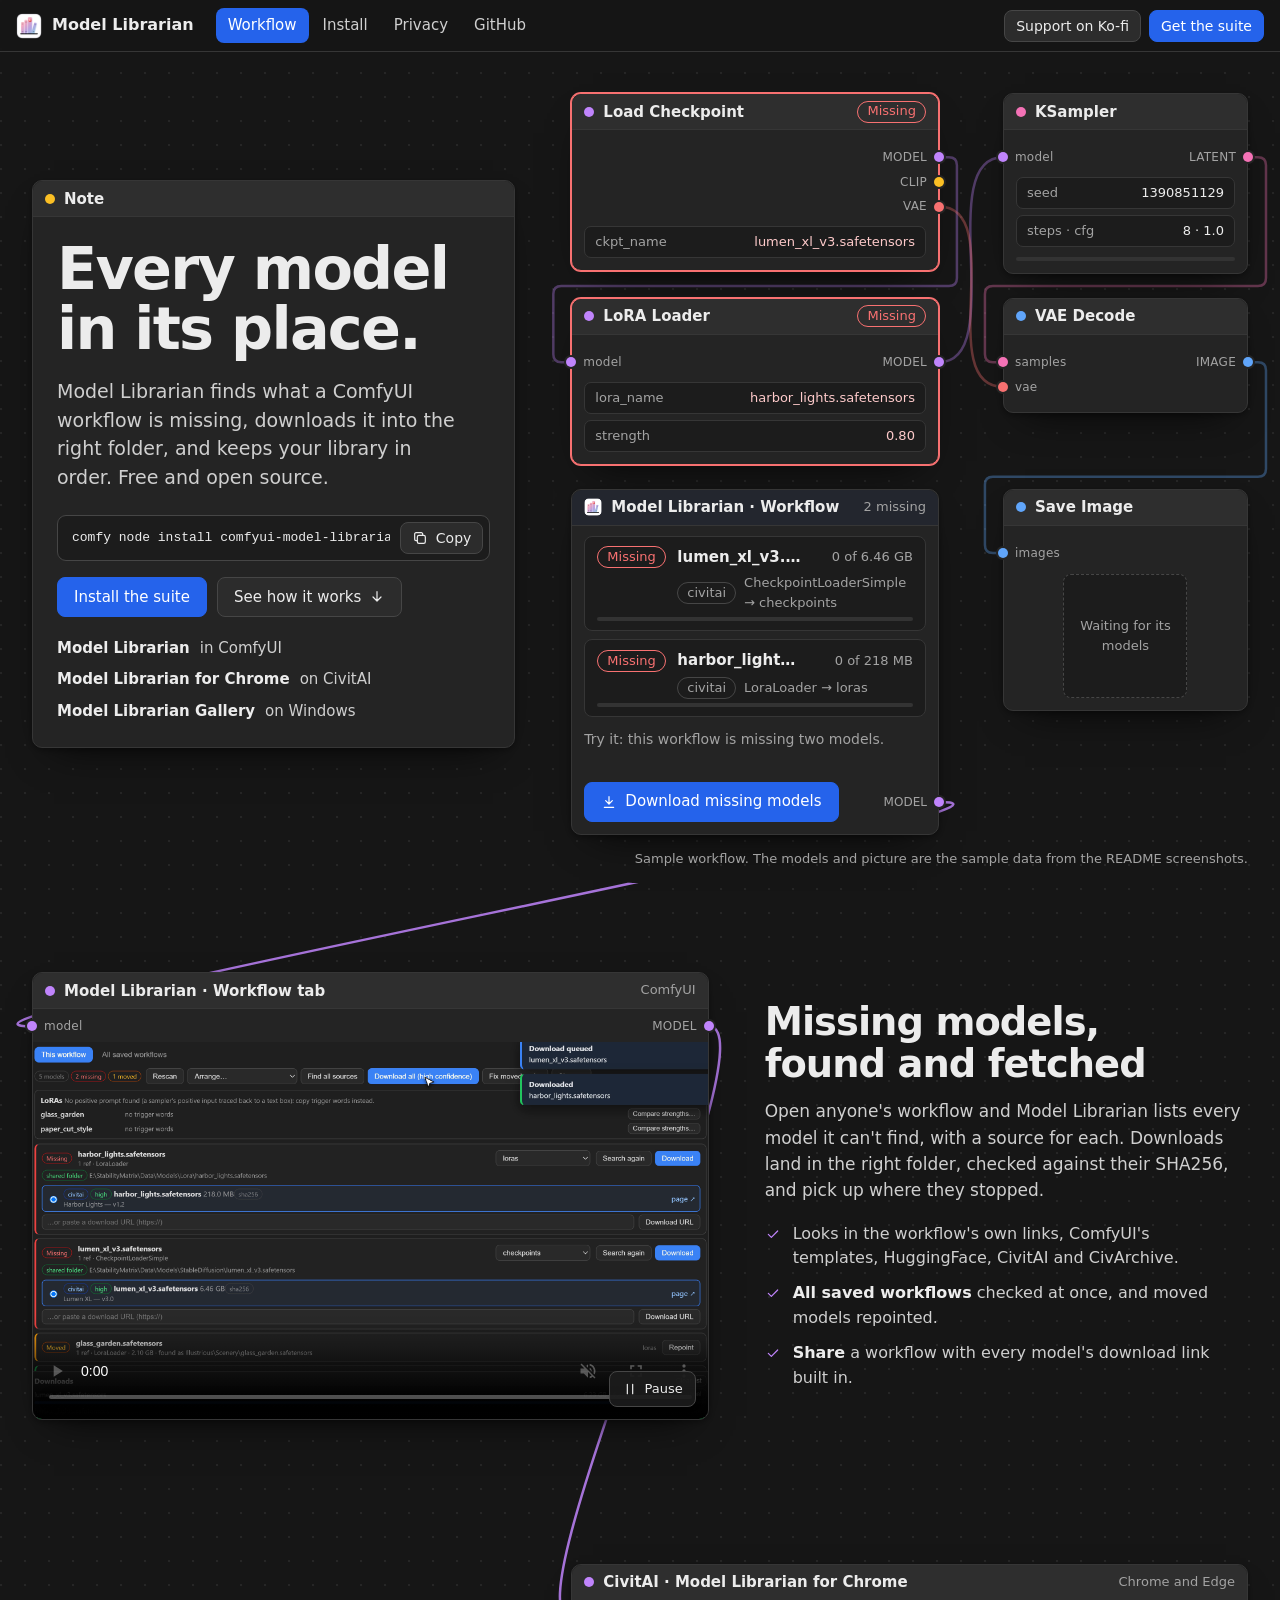
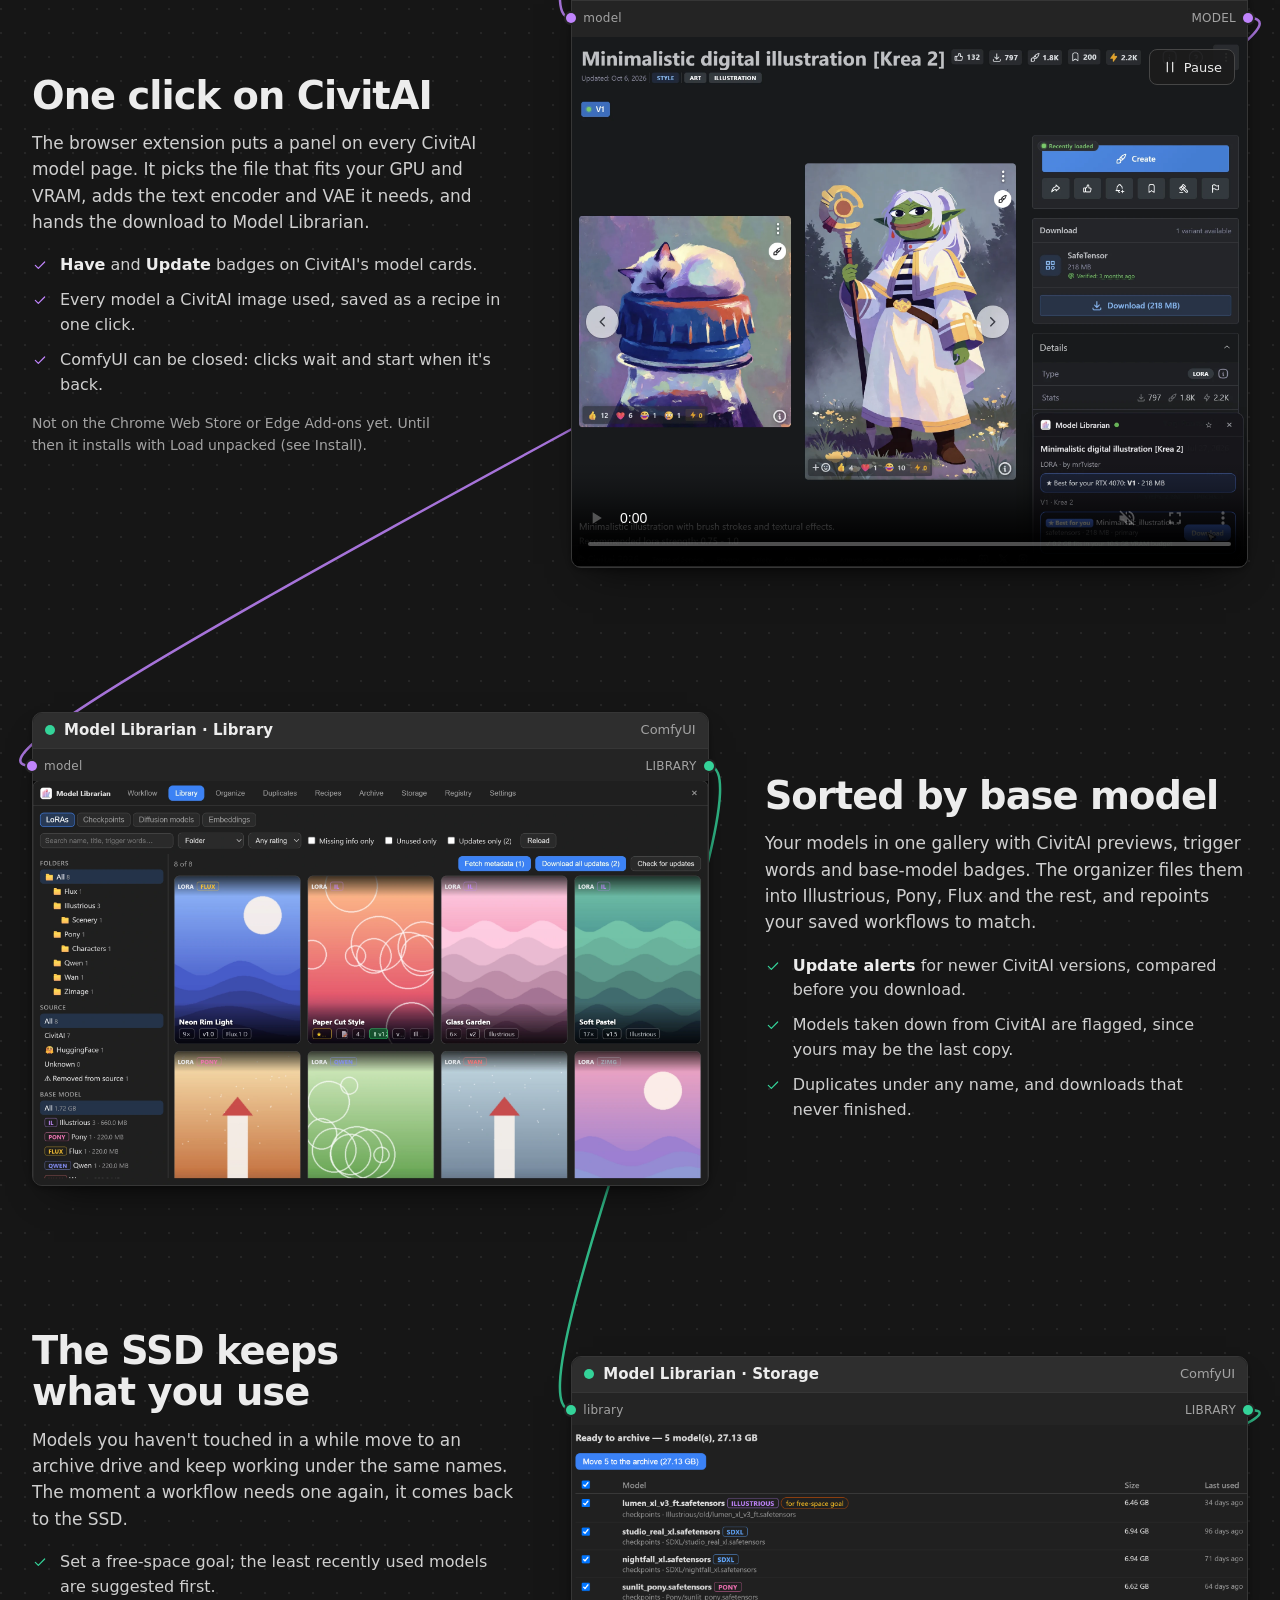
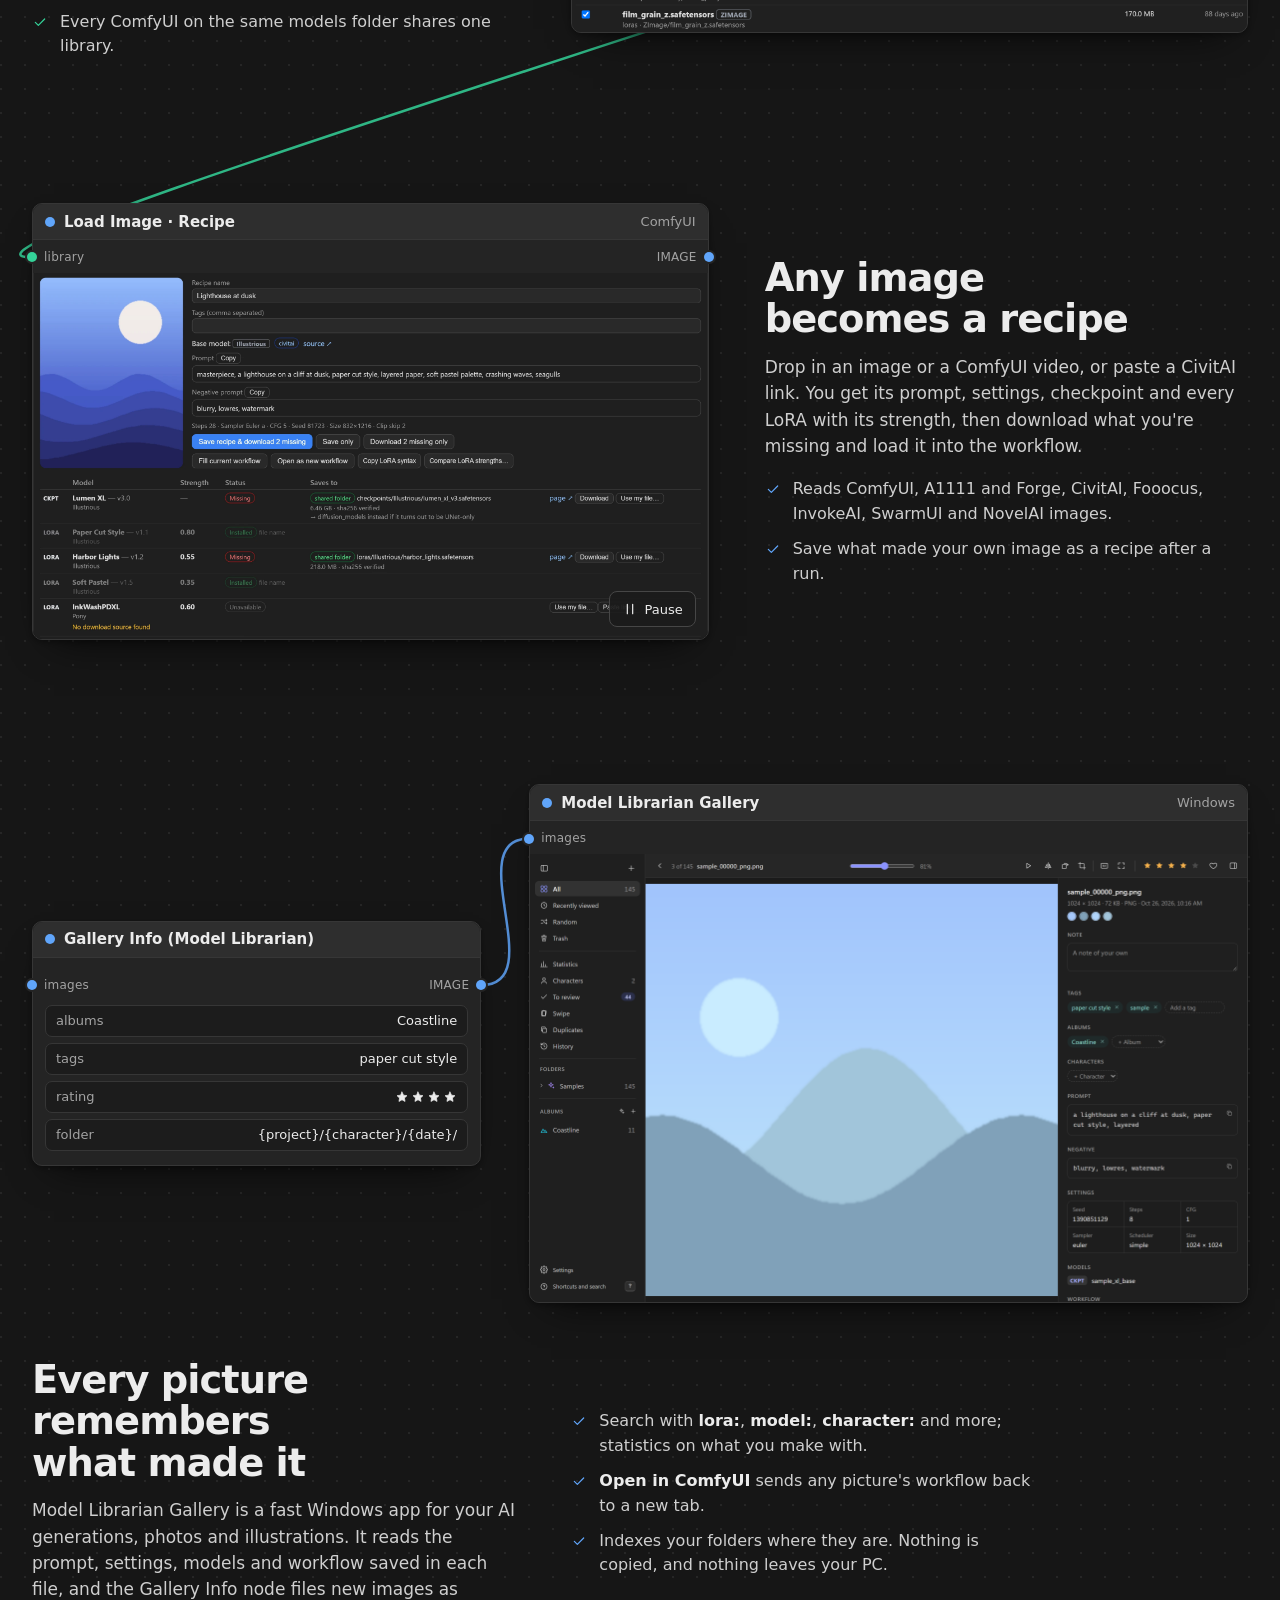
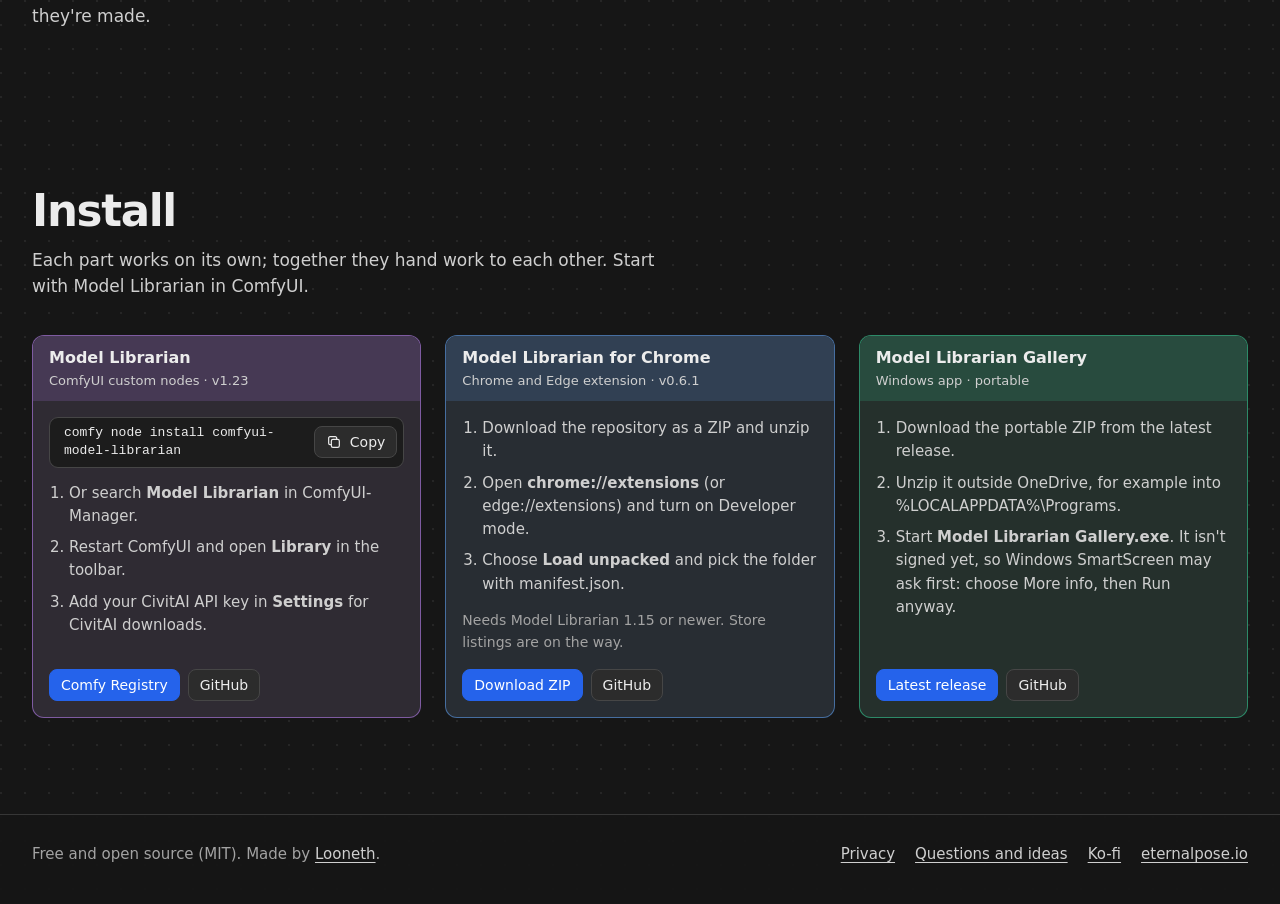
==== docs/index.html @ d8a7b583 "Site: the extension section shows it on a real CivitAI page A clip in place of the panel screenshot:" ====
<!doctype html>
<html lang="en">
<head>
<meta charset="utf-8">
<meta name="viewport" content="width=device-width, initial-scale=1">
<title>Model Librarian · Every model in its place</title>
<meta name="description" content="A free, open-source model manager for ComfyUI that finds and downloads what a workflow is missing, with a browser extension for CivitAI and a gallery for everything you make.">
<link rel="canonical" href="https://librarian.eternalpose.io/">
<meta property="og:title" content="Model Librarian · Every model in its place">
<meta property="og:description" content="Finds and downloads what a ComfyUI workflow is missing, sorts your models, and traces every picture back to what made it. Free and open source.">
<meta property="og:image" content="https://librarian.eternalpose.io/site/og.png">
<meta property="og:image:width" content="1200">
<meta property="og:image:height" content="630">
<meta property="og:image:alt" content="Model Librarian's sample workflow: two missing models found, downloaded and the workflow run.">
<meta property="og:url" content="https://librarian.eternalpose.io/">
<meta name="twitter:card" content="summary_large_image">
<meta name="theme-color" content="#161616">
<link rel="icon" href="site/icon-64.png">
<link rel="stylesheet" href="site/site.css">
</head>
<body>
<svg class="sprite" width="0" height="0" aria-hidden="true">
  <symbol id="i-check" viewBox="0 0 24 24"><path d="M5 12.5l4.5 4.5L19 7.5"/></symbol>
  <symbol id="i-copy" viewBox="0 0 24 24"><rect x="8" y="8" width="12" height="12" rx="2.5"/><path d="M16 8V6a2 2 0 0 0-2-2H6a2 2 0 0 0-2 2v8a2 2 0 0 0 2 2h2"/></symbol>
  <symbol id="i-down" viewBox="0 0 24 24"><path d="M12 4v14M6 12l6 6 6-6"/></symbol>
  <symbol id="i-star" viewBox="0 0 24 24"><path d="M12 3.5l2.6 5.4 5.9.8-4.3 4.1 1 5.8-5.2-2.8-5.2 2.8 1-5.8-4.3-4.1 5.9-.8z"/></symbol>
  <symbol id="i-pause" viewBox="0 0 24 24"><path d="M8 5v14M16 5v14"/></symbol>
  <symbol id="i-resume" viewBox="0 0 24 24"><path d="M7 5l12 7-12 7z"/></symbol>
  <symbol id="i-play" viewBox="0 0 24 24"><path d="M12 4v11M7 10l5 5 5-5M5 20h14"/></symbol>
</svg>

<header class="bar">
  <a class="brand" href="#top" aria-label="Model Librarian home"><img src="site/icon-64.png" alt="" width="26" height="26"><span>Model Librarian</span></a>
  <nav aria-label="Site">
    <ul class="tabs">
      <li><a href="#top" aria-current="location">Workflow</a></li>
      <li><a href="#install">Install</a></li>
      <li><a href="privacy.html">Privacy</a></li>
      <li><a href="https://github.com/EY4O/ComfyUI-Model-Librarian">GitHub</a></li>
    </ul>
  </nav>
  <div class="bar-end">
    <a class="btn small" href="https://ko-fi.com/looneth">Support on Ko-fi</a>
    <a class="btn small primary" href="#install">Get the suite</a>
  </div>
</header>

<main id="top">
  <svg class="wires" aria-hidden="true"></svg>

  <section class="hero" aria-labelledby="hero-title">
    <article class="node note">
      <header class="node-head"><span class="dot"></span><span class="title">Note</span></header>
      <div class="node-body">
        <h1 id="hero-title">Every model in its place.</h1>
        <p class="lead">Model Librarian finds what a ComfyUI workflow is missing, downloads it into the right folder, and keeps your library in order. Free and open source.</p>
        <div class="cmd">
          <code id="cmd-hero">comfy node install comfyui-model-librarian</code>
          <button class="btn small" type="button" data-copy="cmd-hero"><svg class="i"><use href="#i-copy"/></svg>Copy</button>
        </div>
        <div class="hero-actions">
          <a class="btn primary" href="#install">Install the suite</a>
          <a class="btn" href="#workflow">See how it works <svg class="i"><use href="#i-down"/></svg></a>
        </div>
        <ul class="parts" aria-label="The suite">
          <li><b>Model Librarian</b> in ComfyUI</li>
          <li><b>Model Librarian for Chrome</b> on CivitAI</li>
          <li><b>Model Librarian Gallery</b> on Windows</li>
        </ul>
      </div>
    </article>

    <div class="graph" id="graph" role="group" aria-label="Sample workflow with two missing models">
      <article class="node g-ckpt is-missing" id="n-ckpt" data-missing>
        <header class="node-head"><span class="dot"></span><span class="title">Load Checkpoint</span><span class="tag pill missing" data-pill>Missing</span></header>
        <div class="node-body">
          <div class="ports"><div class="col in"></div><div class="col out">
            <span class="port t-model">MODEL<span class="pin" id="p-ckpt-model"></span></span>
            <span class="port t-clip">CLIP<span class="pin" id="p-ckpt-clip"></span></span>
            <span class="port t-vae">VAE<span class="pin" id="p-ckpt-vae"></span></span>
          </div></div>
          <div class="widget"><span class="k">ckpt_name</span><span class="v">lumen_xl_v3.safetensors</span></div>
        </div>
      </article>

      <article class="node g-lora is-missing" id="n-lora" data-missing>
        <header class="node-head"><span class="dot"></span><span class="title">LoRA Loader</span><span class="tag pill missing" data-pill>Missing</span></header>
        <div class="node-body">
          <div class="ports"><div class="col in">
            <span class="port t-model"><span class="pin" id="p-lora-in"></span>model</span>
          </div><div class="col out">
            <span class="port t-model">MODEL<span class="pin" id="p-lora-model"></span></span>
          </div></div>
          <div class="widget"><span class="k">lora_name</span><span class="v">harbor_lights.safetensors</span></div>
          <div class="widget"><span class="k">strength</span><span class="v">0.80</span></div>
        </div>
      </article>

      <article class="node g-ks">
        <header class="node-head"><span class="dot"></span><span class="title">KSampler</span></header>
        <div class="node-body">
          <div class="ports"><div class="col in">
            <span class="port t-model"><span class="pin" id="p-ks-in"></span>model</span>
          </div><div class="col out">
            <span class="port t-latent">LATENT<span class="pin" id="p-ks-out"></span></span>
          </div></div>
          <div class="widget"><span class="k">seed</span><span class="v">1390851129</span></div>
          <div class="widget"><span class="k">steps · cfg</span><span class="v">8 · 1.0</span></div>
          <div class="ks-progress" aria-hidden="true"><span id="ks-bar"></span></div>
        </div>
      </article>

      <article class="node g-dec">
        <header class="node-head"><span class="dot"></span><span class="title">VAE Decode</span></header>
        <div class="node-body">
          <div class="ports"><div class="col in">
            <span class="port t-latent"><span class="pin" id="p-dec-samples"></span>samples</span>
            <span class="port t-vae"><span class="pin" id="p-dec-vae"></span>vae</span>
          </div><div class="col out">
            <span class="port t-image">IMAGE<span class="pin" id="p-dec-out"></span></span>
          </div></div>
        </div>
      </article>

      <article class="node g-save">
        <header class="node-head"><span class="dot"></span><span class="title">Save Image</span></header>
        <div class="node-body">
          <div class="ports"><div class="col in">
            <span class="port t-image"><span class="pin" id="p-save-in"></span>images</span>
          </div><div class="col out"></div></div>
          <div class="preview"><span>Waiting for its models</span><img src="site/sample-image.webp" alt="The sample picture this workflow makes: pale mountains under a full moon." width="384" height="384"></div>
        </div>
      </article>

      <article class="node ml-panel g-panel">
        <header class="node-head"><img src="site/icon-64.png" alt="" width="18" height="18"><span class="title">Model Librarian · Workflow</span><span class="tag" id="ml-count">2 missing</span></header>
        <div class="node-body">
          <div class="ml-rows">
            <div class="ml-row" data-row data-ms="5500" data-node="n-ckpt">
              <span class="pill missing" data-pill>Missing</span><span class="name">lumen_xl_v3.safetensors</span><span class="size" data-size="6.46 GB">0 of 6.46 GB</span>
              <span class="meta"><span class="pill quiet">civitai</span><span class="swap"><span>CheckpointLoaderSimple → checkpoints</span><span>Verifying SHA256…</span></span></span>
              <span class="bar-track"><span class="bar-fill"></span></span>
            </div>
            <div class="ml-row" data-row data-ms="3200" data-node="n-lora">
              <span class="pill missing" data-pill>Missing</span><span class="name">harbor_lights.safetensors</span><span class="size" data-size="218 MB">0 of 218 MB</span>
              <span class="meta"><span class="pill quiet">civitai</span><span class="swap"><span>LoraLoader → loras</span><span>Verifying SHA256…</span></span></span>
              <span class="bar-track"><span class="bar-fill"></span></span>
            </div>
          </div>
          <div class="ml-foot">
            <button class="btn primary" type="button" id="run"><svg class="i"><use href="#i-play"/></svg><span class="swap"><span>Download missing models</span><span>Run again</span></span></button>
            <span class="status"><span id="run-status" role="status">Try it: this workflow is missing two models.</span><span aria-hidden="true">Downloading from CivitAI into checkpoints and loras…</span><span aria-hidden="true">Both in place and checked. Queueing the workflow…</span><span aria-hidden="true">Done: the workflow runs.</span></span>
            <span class="port panel-out t-model">MODEL<span class="pin" id="p-panel-out"></span></span>
          </div>
        </div>
      </article>
      <p class="caption">Sample workflow. The models and picture are the sample data from the README screenshots.</p>
    </div>
  </section>

  <section class="step" id="workflow" aria-labelledby="h-workflow">
    <article class="node">
      <header class="node-head"><span class="dot"></span><span class="title">Model Librarian · Workflow tab</span><span class="tag">ComfyUI</span></header>
      <div class="ports edge"><div class="col in"><span class="port t-model"><span class="pin" id="p-wf-in"></span>model</span></div><div class="col out"><span class="port t-model">MODEL<span class="pin" id="p-wf-out"></span></span></div></div>
      <div class="shot has-toggle"><video poster="site/workflow-wide-poster.webp" data-poster-narrow="site/workflow-narrow-poster.webp" data-narrow-size="800x662" width="1184" height="662" muted loop playsinline preload="none" data-autoplay aria-label="In the Workflow tab, Find all sources finds a CivitAI source for each of the two missing models, then Download all fetches both into the right folders, checked by SHA256, and they turn OK."><source src="site/workflow-narrow.mp4" type="video/mp4" media="(max-width: 720px)"><source src="site/workflow-wide.mp4" type="video/mp4"></video><button class="media-toggle" type="button" aria-pressed="false" hidden><svg class="i"><use href="#i-pause"/></svg><span>Pause</span></button></div>
    </article>
    <div class="step-text">
      <h2 id="h-workflow">Missing models, found and fetched</h2>
      <p>Open anyone's workflow and Model Librarian lists every model it can't find, with a source for each. Downloads land in the right folder, checked against their SHA256, and pick up where they stopped.</p>
      <ul class="hue-model">
        <li><svg class="i"><use href="#i-check"/></svg><span>Looks in the workflow's own links, ComfyUI's templates, HuggingFace, CivitAI and CivArchive.</span></li>
        <li><svg class="i"><use href="#i-check"/></svg><span><b>All saved workflows</b> checked at once, and moved models repointed.</span></li>
        <li><svg class="i"><use href="#i-check"/></svg><span><b>Share</b> a workflow with every model's download link built in.</span></li>
      </ul>
    </div>
  </section>

  <section class="step flip" aria-labelledby="h-ext">
    <article class="node">
      <header class="node-head"><span class="dot"></span><span class="title">CivitAI · Model Librarian for Chrome</span><span class="tag">Chrome and Edge</span></header>
      <div class="ports edge"><div class="col in"><span class="port t-model"><span class="pin" id="p-ext-in"></span>model</span></div><div class="col out"><span class="port t-model">MODEL<span class="pin" id="p-ext-out"></span></span></div></div>
      <div class="shot panel-shot has-toggle"><video poster="site/extension-panel-poster.webp" data-poster-narrow="site/extension-panel-narrow-poster.webp" data-narrow-size="700x910" width="1160" height="910" muted loop playsinline preload="none" data-autoplay aria-label="On a CivitAI model page, the Model Librarian button opens the panel on the LoRA's best file for an RTX 4070; Download fetches it and it is marked Downloaded."><source src="site/extension-panel-narrow.mp4" type="video/mp4" media="(max-width: 720px)"><source src="site/extension-panel.mp4" type="video/mp4"></video><button class="media-toggle" type="button" aria-pressed="false" hidden><svg class="i"><use href="#i-pause"/></svg><span>Pause</span></button></div>
    </article>
    <div class="step-text">
      <h2 id="h-ext">One click on CivitAI</h2>
      <p>The browser extension puts a panel on every CivitAI model page. It picks the file that fits your GPU and VRAM, adds the text encoder and VAE it needs, and hands the download to Model Librarian.</p>
      <ul class="hue-model">
        <li><svg class="i"><use href="#i-check"/></svg><span><b>Have</b> and <b>Update</b> badges on CivitAI's model cards.</span></li>
        <li><svg class="i"><use href="#i-check"/></svg><span>Every model a CivitAI image used, saved as a recipe in one click.</span></li>
        <li><svg class="i"><use href="#i-check"/></svg><span>ComfyUI can be closed: clicks wait and start when it's back.</span></li>
      </ul>
      <p class="aside">Not on the Chrome Web Store or Edge Add-ons yet. Until then it installs with Load unpacked (see Install).</p>
    </div>
  </section>

  <section class="step" aria-labelledby="h-lib">
    <article class="node n-lib">
      <header class="node-head"><span class="dot"></span><span class="title">Model Librarian · Library</span><span class="tag">ComfyUI</span></header>
      <div class="ports edge"><div class="col in"><span class="port t-model"><span class="pin" id="p-lib-in"></span>model</span></div><div class="col out"><span class="port t-library">LIBRARY<span class="pin" id="p-lib-out"></span></span></div></div>
      <div class="shot"><picture><source media="(max-width: 720px)" srcset="site/library-narrow.webp" width="500" height="595"><img src="site/library-wide.webp" alt="The Library: LoRAs with previews, filtered by folder, source and base model, with Illustrious, Pony, Flux, Qwen and Wan badges." width="1204" height="720" loading="lazy"></picture></div>
    </article>
    <div class="step-text">
      <h2 id="h-lib">Sorted by base model</h2>
      <p>Your models in one gallery with CivitAI previews, trigger words and base-model badges. The organizer files them into Illustrious, Pony, Flux and the rest, and repoints your saved workflows to match.</p>
      <ul class="hue-library">
        <li><svg class="i"><use href="#i-check"/></svg><span><b>Update alerts</b> for newer CivitAI versions, compared before you download.</span></li>
        <li><svg class="i"><use href="#i-check"/></svg><span>Models taken down from CivitAI are flagged, since yours may be the last copy.</span></li>
        <li><svg class="i"><use href="#i-check"/></svg><span>Duplicates under any name, and downloads that never finished.</span></li>
      </ul>
    </div>
  </section>

  <section class="step flip" aria-labelledby="h-store">
    <article class="node n-store">
      <header class="node-head"><span class="dot"></span><span class="title">Model Librarian · Storage</span><span class="tag">ComfyUI</span></header>
      <div class="ports edge"><div class="col in"><span class="port t-library"><span class="pin" id="p-st-in"></span>library</span></div><div class="col out"><span class="port t-library">LIBRARY<span class="pin" id="p-st-out"></span></span></div></div>
      <div class="shot"><picture><source media="(max-width: 720px)" srcset="site/storage-narrow.webp" width="500" height="325"><img src="site/storage-wide.webp" alt="The Storage tab suggesting unused models to move to an archive drive, with a free-space goal for the SSD." width="1075" height="330" loading="lazy"></picture></div>
    </article>
    <div class="step-text">
      <h2 id="h-store">The SSD keeps what you use</h2>
      <p>Models you haven't touched in a while move to an archive drive and keep working under the same names. The moment a workflow needs one again, it comes back to the SSD.</p>
      <ul class="hue-library">
        <li><svg class="i"><use href="#i-check"/></svg><span>Set a free-space goal; the least recently used models are suggested first.</span></li>
        <li><svg class="i"><use href="#i-check"/></svg><span>Every ComfyUI on the same models folder shares one library.</span></li>
      </ul>
    </div>
  </section>

  <section class="step" aria-labelledby="h-recipe">
    <article class="node n-recipe">
      <header class="node-head"><span class="dot"></span><span class="title">Load Image · Recipe</span><span class="tag">ComfyUI</span></header>
      <div class="ports edge"><div class="col in"><span class="port t-library"><span class="pin" id="p-rec-in"></span>library</span></div><div class="col out"><span class="port t-image">IMAGE<span class="pin" id="p-rec-out"></span></span></div></div>
      <div class="shot has-toggle"><video poster="site/recipe-wide-poster.webp" data-poster-narrow="site/recipe-narrow-poster.webp" data-narrow-size="620x654" width="1204" height="654" muted loop playsinline preload="none" data-autoplay aria-label="An image dropped into Recipes shows its prompt, settings, checkpoint and LoRAs; the missing ones download."><source src="site/recipe-narrow.mp4" type="video/mp4" media="(max-width: 720px)"><source src="site/recipe-wide.mp4" type="video/mp4"></video><button class="media-toggle" type="button" aria-pressed="false" hidden><svg class="i"><use href="#i-pause"/></svg><span>Pause</span></button></div>
    </article>
    <div class="step-text">
      <h2 id="h-recipe">Any image becomes a recipe</h2>
      <p>Drop in an image or a ComfyUI video, or paste a CivitAI link. You get its prompt, settings, checkpoint and every LoRA with its strength, then download what you're missing and load it into the workflow.</p>
      <ul class="hue-image">
        <li><svg class="i"><use href="#i-check"/></svg><span>Reads ComfyUI, A1111 and Forge, CivitAI, Fooocus, InvokeAI, SwarmUI and NovelAI images.</span></li>
        <li><svg class="i"><use href="#i-check"/></svg><span>Save what made your own image as a recipe after a run.</span></li>
      </ul>
    </div>
  </section>

  <section class="step single" aria-labelledby="h-gal">
    <div class="pair">
      <article class="node n-info">
        <header class="node-head"><span class="dot"></span><span class="title">Gallery Info (Model Librarian)</span></header>
        <div class="node-body">
          <div class="ports"><div class="col in"><span class="port t-image"><span class="pin" id="p-info-in"></span>images</span></div><div class="col out"><span class="port t-image">IMAGE<span class="pin" id="p-info-out"></span></span></div></div>
          <div class="widget"><span class="k">albums</span><span class="v">Coastline</span></div>
          <div class="widget"><span class="k">tags</span><span class="v">paper cut style</span></div>
          <div class="widget"><span class="k">rating</span><span class="v stars" role="img" aria-label="4 of 5 stars"><svg class="i star"><use href="#i-star"/></svg><svg class="i star"><use href="#i-star"/></svg><svg class="i star"><use href="#i-star"/></svg><svg class="i star"><use href="#i-star"/></svg></span></div>
          <div class="widget"><span class="k">folder</span><span class="v">{project}/{character}/{date}/</span></div>
        </div>
      </article>
      <article class="node n-gallery">
        <header class="node-head"><span class="dot"></span><span class="title">Model Librarian Gallery</span><span class="tag">Windows</span></header>
        <div class="ports edge"><div class="col in"><span class="port t-image"><span class="pin" id="p-gal-in"></span>images</span></div><div class="col out"></div></div>
        <div class="shot"><img src="site/gallery-viewer.webp" alt="The Gallery's viewer: a generated picture beside its tags, albums, prompt, settings and the checkpoint that made it." width="1440" height="900" loading="lazy"></div>
      </article>
    </div>
    <div class="step-text gal-text">
      <h2 id="h-gal">Every picture remembers what made it</h2>
      <div>
        <p>Model Librarian Gallery is a fast Windows app for your AI generations, photos and illustrations. It reads the prompt, settings, models and workflow saved in each file, and the Gallery Info node files new images as they're made.</p>
        <ul class="hue-image">
          <li><svg class="i"><use href="#i-check"/></svg><span>Search with <b>lora:</b>, <b>model:</b>, <b>character:</b> and more; statistics on what you make with.</span></li>
          <li><svg class="i"><use href="#i-check"/></svg><span><b>Open in ComfyUI</b> sends any picture's workflow back to a new tab.</span></li>
          <li><svg class="i"><use href="#i-check"/></svg><span>Indexes your folders where they are. Nothing is copied, and nothing leaves your PC.</span></li>
        </ul>
      </div>
    </div>
  </section>

  <section class="install" id="install" aria-labelledby="h-install">
    <h2 id="h-install">Install</h2>
    <p>Each part works on its own; together they hand work to each other. Start with Model Librarian in ComfyUI.</p>
    <div class="groups">
      <section class="group g-ml" aria-labelledby="g1">
        <header><h3 id="g1">Model Librarian</h3><span>ComfyUI custom nodes · v1.23</span></header>
        <div class="body">
          <div class="cmd"><code id="cmd-ml">comfy node install comfyui-model-librarian</code><button class="btn small" type="button" data-copy="cmd-ml"><svg class="i"><use href="#i-copy"/></svg>Copy</button></div>
          <ol>
            <li>Or search <b>Model Librarian</b> in ComfyUI-Manager.</li>
            <li>Restart ComfyUI and open <b>Library</b> in the toolbar.</li>
            <li>Add your CivitAI API key in <b>Settings</b> for CivitAI downloads.</li>
          </ol>
          <div class="links"><a class="btn small primary" href="https://registry.comfy.org/nodes/comfyui-model-librarian">Comfy Registry</a><a class="btn small" href="https://github.com/EY4O/ComfyUI-Model-Librarian">GitHub</a></div>
        </div>
      </section>
      <section class="group g-ext" aria-labelledby="g2">
        <header><h3 id="g2">Model Librarian for Chrome</h3><span>Chrome and Edge extension · v0.6.1</span></header>
        <div class="body">
          <ol>
            <li>Download the repository as a ZIP and unzip it.</li>
            <li>Open <b>chrome://extensions</b> (or edge://extensions) and turn on Developer mode.</li>
            <li>Choose <b>Load unpacked</b> and pick the folder with manifest.json.</li>
          </ol>
          <p class="needs">Needs Model Librarian 1.15 or newer. Store listings are on the way.</p>
          <div class="links"><a class="btn small primary" href="https://github.com/EY4O/Chrome-Model-Librarian/archive/refs/heads/main.zip">Download ZIP</a><a class="btn small" href="https://github.com/EY4O/Chrome-Model-Librarian">GitHub</a></div>
        </div>
      </section>
      <section class="group g-gal" aria-labelledby="g3">
        <header><h3 id="g3">Model Librarian Gallery</h3><span>Windows app · portable</span></header>
        <div class="body">
          <ol>
            <li>Download the portable ZIP from the latest release.</li>
            <li>Unzip it outside OneDrive, for example into %LOCALAPPDATA%\Programs.</li>
            <li>Start <b>Model Librarian Gallery.exe</b>. It isn't signed yet, so Windows SmartScreen may ask first: choose More info, then Run anyway.</li>
          </ol>
          <div class="links"><a class="btn small primary" href="https://github.com/EY4O/Model-Librarian-Gallery/releases/latest">Latest release</a><a class="btn small" href="https://github.com/EY4O/Model-Librarian-Gallery">GitHub</a></div>
        </div>
      </section>
    </div>
  </section>
</main>

<footer class="foot">
  <div class="in">
    <span>Free and open source (MIT). Made by <a href="https://eternalpose.io/">Looneth</a>.</span>
    <nav aria-label="Footer">
      <a href="privacy.html">Privacy</a>
      <a href="https://github.com/EY4O/ComfyUI-Model-Librarian/discussions">Questions and ideas</a>
      <a href="https://ko-fi.com/looneth">Ko-fi</a>
      <a href="https://eternalpose.io/">eternalpose.io</a>
    </nav>
  </div>
</footer>

<span class="sr" role="status" id="copy-status"></span>
<script src="site/site.js" defer></script>
</body>
</html>
---- docs/site/site.css ----
/* librarian.eternalpose.io: the Model Librarian suite as a workflow you scroll through.
   The apps' own world: charcoal, hairlines, Segoe UI Variable, ML blue for actions, status pills,
   base-model colours on wires. */
:root {
  --canvas: #161616;
  --grid: #262626;
  --node: #242424;
  --node-head: #2e2e2e;
  --panel: #1c1c1c;
  --control: #2c2c2c;
  --line: #363636;
  --line-2: #464646;
  --text: #ececec;
  --text-2: #cfcfcf;
  --dim: #a3a3a3;
  --accent: #2563eb;
  --accent-hover: #1d4fd0;
  --link: #8cb8ff;
  --missing: #f87171;
  --missing-ink: #fecaca;
  --moved: #fbbf24;
  --ok: #4ade80;
  --w-model: #c084fc;
  --w-clip: #fbbf24;
  --w-vae: #f87171;
  --w-latent: #f472b6;
  --w-image: #60a5fa;
  --w-library: #34d399;
  --note: #fbbf24;
  --on-accent: #ffffff;
  --link-hover: #b4d0ff;
  --control-hover: #343434;
  --line-hover: #555555;
  --panel-head: #23262e;
  --track: #333333;
  --shot-bg: #111111;
  --scroll: #3a3a3a;
  --selection: rgba(37, 99, 235, 0.45);
  --canvas-glass: rgba(22, 22, 22, 0.94);
  --panel-glass: rgba(28, 28, 28, 0.92);
  --shadow-node: 0 18px 40px -22px rgba(0, 0, 0, 0.9), 0 2px 6px rgba(0, 0, 0, 0.35);
  --shadow-node-soft: 0 18px 40px -22px rgba(0, 0, 0, 0.9);
  --ease-out: cubic-bezier(0.23, 1, 0.32, 1);
  --radius: 10px;
  --r-code: 5px;
  --r-widget: 7px;
  --r-control: 8px;
  --r-inset: 9px;
  --r-group: 12px;
  --r-pill: 999px;
  --sans: "Segoe UI Variable Text", "Segoe UI Variable", "Segoe UI", system-ui, -apple-system, sans-serif;
  --display: "Segoe UI Variable Display", "Segoe UI Variable", "Segoe UI", system-ui, -apple-system, sans-serif;
  --mono: "Cascadia Mono", "JetBrains Mono", Consolas, ui-monospace, monospace;
  color-scheme: dark;
}

* { box-sizing: border-box; }
html { background: var(--canvas); scroll-padding-top: 72px; }
body {
  margin: 0; color: var(--text); font: 400 1rem/1.55 var(--sans); -webkit-font-smoothing: antialiased;
  background: var(--canvas) radial-gradient(circle at 1px 1px, var(--grid) 1.2px, transparent 1.6px) 0 0 / 24px 24px;
}
::selection { background: var(--selection); color: var(--on-accent); }
a { color: var(--link); text-underline-offset: 3px; text-decoration-thickness: 1px; }
a:hover { color: var(--link-hover); }
:focus-visible { outline: 2px solid var(--link); outline-offset: 2px; border-radius: var(--r-widget); }
img, video { display: block; max-width: 100%; height: auto; }
html { scrollbar-color: var(--scroll) var(--canvas); }
::-webkit-scrollbar { width: 12px; }
::-webkit-scrollbar-track { background: var(--canvas); }
::-webkit-scrollbar-thumb { background: var(--scroll); border: 3px solid var(--canvas); border-radius: var(--r-control); }
.sr { position: absolute; width: 1px; height: 1px; overflow: hidden; clip: rect(0 0 0 0); white-space: nowrap; }
svg.i { width: 16px; height: 16px; fill: none; stroke: currentColor; stroke-width: 1.8; stroke-linecap: round; stroke-linejoin: round; flex: none; }

/* ---------------------------------------------------------------- top bar, like the app's tab strip */
.bar {
  position: sticky; top: 0; z-index: 20; display: flex; align-items: center; gap: 4px; height: 52px; padding: 0 16px;
  background: var(--canvas-glass); border-bottom: 1px solid var(--line); backdrop-filter: saturate(1.2) blur(8px);
}
.brand { display: flex; align-items: center; gap: 10px; margin-right: 18px; color: var(--text); font-weight: 600; text-decoration: none; white-space: nowrap; }
.brand img { width: 26px; height: 26px; border-radius: var(--r-widget); }
.tabs { display: flex; gap: 2px; margin: 0; padding: 0; list-style: none; }
.tabs a { display: block; padding: 6px 12px; border-radius: var(--r-control); color: var(--text-2); text-decoration: none; font-size: 0.9375rem; transition: background-color 150ms ease, color 150ms ease; }
.tabs a:hover { background: var(--control); color: var(--text); }
.tabs a[aria-current] { background: var(--accent); color: var(--on-accent); }
.bar-end { margin-left: auto; display: flex; align-items: center; gap: 8px; }

/* ---------------------------------------------------------------- buttons and pills */
.btn {
  display: inline-flex; align-items: center; justify-content: center; gap: 8px; min-height: 40px; padding: 0 16px;
  border: 1px solid var(--line-2); border-radius: var(--r-control); background: var(--control); color: var(--text);
  font: 500 0.9375rem/1 var(--sans); text-decoration: none; cursor: pointer; white-space: nowrap;
  transition: background-color 150ms ease, border-color 150ms ease, transform 160ms var(--ease-out);
}
.btn:active:not(:disabled) { transform: scale(0.97); }
.btn:hover { background: var(--control-hover); border-color: var(--line-hover); color: var(--text); }
.btn.primary { background: var(--accent); border-color: var(--accent); color: var(--on-accent); }
.btn.primary:hover { background: var(--accent-hover); border-color: var(--accent-hover); }
.btn:disabled { opacity: 0.55; cursor: default; }
.btn.small { min-height: 32px; padding: 0 11px; font-size: 0.875rem; }
.pill {
  display: inline-flex; align-items: center; height: 22px; padding: 0 9px; border: 1px solid currentColor; border-radius: var(--r-pill);
  font-size: 0.8125rem; font-weight: 500; white-space: nowrap; background: transparent;
}
.pill.missing { color: var(--missing); }
.pill.moved { color: var(--moved); }
.pill.ok { color: var(--ok); }
.pill.quiet { color: var(--dim); border-color: var(--line-2); }

/* ---------------------------------------------------------------- nodes */
.node {
  position: relative; background: var(--node); border: 1px solid var(--line); border-radius: var(--radius);
  box-shadow: var(--shadow-node);
}
.node-head {
  display: flex; align-items: center; gap: 9px; min-height: 36px; padding: 0 12px; background: var(--node-head);
  border-bottom: 1px solid var(--line); border-radius: var(--radius) var(--radius) 0 0;
}
.node-head .dot { width: 10px; height: 10px; border-radius: 50%; background: var(--hue, var(--dim)); flex: none; }
.node-head h3, .node-head .title { margin: 0; font: 600 0.9375rem/1.2 var(--sans); color: var(--text); }
.node-head .tag { margin-left: auto; font-size: 0.8125rem; white-space: nowrap; }
.node-head .tag:not(.pill) { color: var(--dim); }
.node-body { padding: 10px 12px 12px; }
.ports { display: flex; justify-content: space-between; gap: 12px; padding: 8px 0 4px; font-size: 0.75rem; letter-spacing: 0.02em; color: var(--dim); }
.ports .col { display: flex; flex-direction: column; gap: 6px; }
.ports .col.out { align-items: flex-end; text-align: right; }
.port { display: flex; align-items: center; gap: 7px; }
.pin { width: 10px; height: 10px; border-radius: 50%; background: var(--c, var(--dim)); box-shadow: 0 0 0 2px var(--node); flex: none; }
.col.in .pin { margin-left: -18px; }
.col.out .pin { margin-right: -18px; }
.widget {
  display: flex; align-items: center; gap: 10px; min-height: 30px; margin-top: 6px; padding: 5px 10px; background: var(--panel);
  border: 1px solid var(--line); border-radius: var(--r-widget); font-size: 0.8125rem;
}
.widget .k { color: var(--dim); }
.widget .v { margin-left: auto; color: var(--text); font-weight: 500; overflow: hidden; text-overflow: ellipsis; white-space: nowrap; }
.node { transition: border-color 250ms var(--ease-out), box-shadow 250ms var(--ease-out); }
.pill { transition: color 200ms ease, border-color 200ms ease; }
.node.is-missing { border-color: var(--missing); box-shadow: 0 0 0 1px var(--missing), var(--shadow-node-soft); }
.node.is-missing .widget .v { color: var(--missing-ink); }
.node .shot { border-radius: 0 0 calc(var(--radius) - 1px) calc(var(--radius) - 1px); overflow: hidden; background: var(--shot-bg); }
.node .shot img, .node .shot video { width: 100%; }

/* ---------------------------------------------------------------- wires */
.wires { position: absolute; inset: 0; width: 100%; height: 100%; pointer-events: none; overflow: visible; z-index: 0; }
.wires path { fill: none; stroke-width: 2.5; stroke-linecap: round; opacity: 0.85; transition: opacity 300ms var(--ease-out); }
.wires path.dim { opacity: 0.35; }
.wires path.drawing { transition: stroke-dashoffset 1.1s var(--ease-out), opacity 300ms var(--ease-out); }
main { position: relative; }
main > :not(.wires) { position: relative; z-index: 1; }

/* ---------------------------------------------------------------- hero */
.hero {
  display: grid; grid-template-columns: minmax(0, 5fr) minmax(0, 7fr); gap: 56px; align-items: center;
  max-width: 1320px; min-height: calc(100vh - 52px); min-height: calc(100svh - 52px); margin: 0 auto; padding: 40px 32px 64px;
}
.note { --hue: var(--note); }
.note .node-body { padding: 22px 24px 24px; }
.note h1 {
  margin: 0; font-family: var(--display); font-weight: 650; font-size: clamp(2.5rem, 4.6vw, 4.25rem); line-height: 1.02; letter-spacing: -0.03em; text-wrap: balance;
}
.note .lead { margin: 18px 0 0; max-width: 34ch; font-size: 1.1875rem; line-height: 1.5; color: var(--text-2); text-wrap: pretty; }
.cmd {
  display: flex; align-items: center; gap: 10px; margin-top: 24px; padding: 6px 6px 6px 14px; background: var(--panel);
  border: 1px solid var(--line-2); border-radius: var(--r-inset);
}
.cmd code { flex: 1; min-width: 0; overflow-x: auto; font: 500 0.8125rem/1.4 var(--mono); color: var(--text); white-space: nowrap; scrollbar-width: none; }
.cmd .btn { flex: none; }
.hero-actions { display: flex; flex-wrap: wrap; gap: 10px; margin-top: 16px; }
.parts { margin: 20px 0 0; padding: 0; list-style: none; display: grid; gap: 8px; font-size: 0.9375rem; color: var(--text-2); }
.parts li { display: flex; gap: 10px; align-items: baseline; }
.parts b { color: var(--text); font-weight: 600; }

.graph {
  position: relative; display: grid; gap: 24px 64px; align-items: start;
  grid-template-columns: minmax(0, 1.2fr) minmax(0, 0.8fr);
  grid-template-areas: "ckpt ks" "lora dec" "panel save";
}
.g-ckpt { grid-area: ckpt; --hue: var(--w-model); }
.g-lora { grid-area: lora; --hue: var(--w-model); }
.g-ks { grid-area: ks; --hue: var(--w-latent); }
.g-dec { grid-area: dec; --hue: var(--w-image); }
.g-save { grid-area: save; --hue: var(--w-image); }
.g-panel { grid-area: panel; }
.preview span { position: absolute; padding: 8px; text-align: center; }
.preview { position: relative; }
.graph .caption { position: absolute; right: 0; bottom: -34px; margin: 0; font-size: 0.8125rem; color: var(--dim); }

.ml-panel .node-head { background: var(--panel-head); }
.ml-panel .node-head img { width: 18px; height: 18px; border-radius: var(--r-code); }
.ml-rows { display: grid; gap: 8px; }
.ml-row { display: grid; grid-template-columns: 4.25rem minmax(0, 1fr) auto; align-items: center; gap: 4px 12px; padding: 9px 12px; background: var(--panel); border: 1px solid var(--line); border-radius: var(--r-control); }
.ml-row .name { font-weight: 600; font-size: 0.9375rem; overflow: hidden; text-overflow: ellipsis; white-space: nowrap; }
.ml-row .meta { grid-column: 2 / 4; display: flex; gap: 8px; align-items: center; font-size: 0.8125rem; color: var(--dim); }
.ml-row .size { min-width: 6.25rem; text-align: right; font-size: 0.8125rem; color: var(--dim); font-variant-numeric: tabular-nums; }
.bar-track { grid-column: 1 / -1; height: 4px; border-radius: var(--r-pill); background: var(--track); overflow: hidden; }
.bar-fill { display: block; height: 100%; transform: scaleX(0); transform-origin: left; background: var(--accent); border-radius: var(--r-pill); }
.ml-foot { display: flex; flex-wrap: wrap; align-items: center; gap: 10px 12px; margin-top: 12px; }
/* the demo changes words but never sizes: the status cell holds every message (only one visible),
   and the button, pills and counters keep one width, so nothing on the first screen moves */
.ml-foot .status { display: grid; order: -1; flex: 1 0 100%; min-width: 0; font-size: 0.875rem; color: var(--dim); }
.ml-foot .status > span { grid-area: 1 / 1; }
.ml-foot .status > [aria-hidden] { visibility: hidden; }
.ml-foot .btn { flex: none; position: relative; }
/* two labels stacked in one cell, one shown: the row says "Verifying" and the button "Run again" without resizing */
.swap { display: grid; }
.swap > span { grid-area: 1 / 1; }
.ml-row:not(.verifying) .swap > :last-child, .ml-row.verifying .swap > :first-child { visibility: hidden; }
.ml-row.verifying .swap > :last-child { color: var(--text-2); }
#run .swap { justify-items: start; }
#run:not(.ran) .swap > :last-child, #run.ran .swap > :first-child { visibility: hidden; }
/* one glow on the button the first time the panel is in view, to say it can be pressed */
#run.nudge::after { content: ""; position: absolute; inset: -5px; border: 2px solid var(--accent); border-radius: calc(var(--r-control) + 4px); opacity: 0; pointer-events: none; animation: nudge 1400ms var(--ease-out); }
@keyframes nudge { 0% { opacity: 0; transform: scale(0.94); } 30% { opacity: 0.9; } 100% { opacity: 0; transform: scale(1.08); } }
.ml-row > .pill:first-child { justify-self: start; }
.ml-foot .panel-out { margin-left: auto; font-size: 0.75rem; color: var(--dim); }
.ml-foot .panel-out .pin { margin-right: -18px; }
.ks-progress { height: 4px; margin-top: 10px; border-radius: var(--r-pill); background: var(--track); overflow: hidden; }
.ks-progress span { display: block; height: 100%; transform: scaleX(0); transform-origin: left; background: var(--w-latent); }
.preview { display: grid; place-items: center; aspect-ratio: 1; width: min(100%, 124px); margin: 8px auto 0; background: var(--panel); border: 1px dashed var(--line-2); border-radius: var(--r-control); color: var(--dim); font-size: 0.8125rem; overflow: hidden; }
.preview img { width: 100%; height: 100%; object-fit: cover; transition: opacity 400ms var(--ease-out), transform 400ms var(--ease-out); }
.preview span { display: none; }
.graph.armed:not(.done) .preview img { opacity: 0; transform: scale(0.97); }
.graph.armed:not(.done) .preview span { display: block; }
.graph.done .preview { border-style: solid; }
.graph.done .preview img { opacity: 1; }

/* ---------------------------------------------------------------- the flow below */
.step {
  display: grid; grid-template-columns: minmax(0, 7fr) minmax(0, 5fr); gap: 56px; align-items: center;
  max-width: 1320px; margin: 0 auto; padding: 72px 32px;
}
.step.flip { grid-template-columns: minmax(0, 5fr) minmax(0, 7fr); }
.step.flip > .node { order: 2; }
.step-text h2 { margin: 0; font-family: var(--display); font-weight: 650; font-size: clamp(1.875rem, 3vw, 2.625rem); line-height: 1.08; letter-spacing: -0.025em; text-wrap: balance; }
.step-text p { margin: 14px 0 0; max-width: 46ch; font-size: 1.0625rem; color: var(--text-2); text-wrap: pretty; }
.step-text ul { margin: 18px 0 0; padding: 0; list-style: none; display: grid; gap: 10px; max-width: 46ch; }
.step-text li { display: grid; grid-template-columns: 18px 1fr; gap: 10px; color: var(--text-2); font-size: 1rem; }
.step-text li svg { margin-top: 4px; color: var(--hue, var(--dim)); }
.step-text li b { color: var(--text); font-weight: 600; }
.step-text .links { display: flex; flex-wrap: wrap; gap: 10px; margin-top: 22px; }
.step-text .aside { margin-top: 16px; font-size: 0.875rem; color: var(--dim); }
:where(.step) .node { --hue: var(--w-model); }
.n-recipe { --hue: var(--w-image); }
.n-lib { --hue: var(--w-library); }
.node .shot picture { display: block; }
.t-model { --c: var(--w-model); }
.t-clip { --c: var(--w-clip); }
.t-vae { --c: var(--w-vae); }
.t-latent { --c: var(--w-latent); }
.t-image { --c: var(--w-image); }
.t-library { --c: var(--w-library); }
.hue-model { --hue: var(--w-model); }
.hue-image { --hue: var(--w-image); }
.hue-library { --hue: var(--w-library); }
.step.single { grid-template-columns: minmax(0, 1fr); }
.sprite { position: absolute; }
.node .shot.panel-shot { margin: 4px 0 0; background: none; }
/* the extension's Download button is bottom-right in its clip: the pause button goes top-right instead */
.node .shot.panel-shot .media-toggle { top: 12px; bottom: auto; }
.node .shot.has-toggle { position: relative; }
.media-toggle { position: absolute; right: 12px; bottom: 12px; display: inline-flex; align-items: center; gap: 6px; min-height: 36px; padding: 0 12px; border: 1px solid var(--line-2); border-radius: var(--r-control); background: var(--panel-glass); color: var(--text); font: 500 0.8125rem/1 var(--sans); cursor: pointer; }
.media-toggle:hover { background: var(--control); }
.n-store { --hue: var(--w-library); }
.n-info { --hue: var(--w-image); }
.n-gallery { --hue: var(--w-image); }
.node .ports.edge { padding: 8px 12px 6px; }

.pair { display: grid; grid-template-columns: minmax(0, 5fr) minmax(0, 8fr); gap: 48px; align-items: center; }
.pair .n-info .node-body { padding-bottom: 14px; }
.stars { display: inline-flex; gap: 2px; color: var(--moved); }
.stars .star { width: 14px; height: 14px; fill: currentColor; stroke-width: 1.2; }
.gal-text { max-width: none; display: grid; grid-template-columns: minmax(0, 5fr) minmax(0, 7fr); gap: 0 56px; align-content: start; }
.gal-text > div { display: contents; }
.gal-text h2, .gal-text p { grid-column: 1; }
.gal-text ul { grid-column: 2; grid-row: 1 / span 2; align-self: center; margin-top: 0; }


/* ---------------------------------------------------------------- install: group frames */
.install { max-width: 1320px; margin: 0 auto; padding: 88px 32px 96px; }
.install > h2 { margin: 0; font-family: var(--display); font-weight: 650; font-size: clamp(2rem, 3.4vw, 3rem); line-height: 1.05; letter-spacing: -0.03em; }
.install > p { margin: 12px 0 0; max-width: 60ch; color: var(--text-2); font-size: 1.0625rem; }
.groups { display: grid; grid-template-columns: repeat(3, minmax(0, 1fr)); gap: 24px; margin-top: 36px; }
.group { display: flex; flex-direction: column; border: 1px solid; border-color: color-mix(in srgb, var(--hue) 55%, transparent); border-radius: var(--r-group); background: color-mix(in srgb, var(--hue) 7%, var(--node)); overflow: hidden; }
.group header { padding: 10px 16px; background: color-mix(in srgb, var(--hue) 22%, var(--node)); font-weight: 600; }
.group header h3 { margin: 0; font: inherit; color: var(--text); }
.group header span { display: block; font-size: 0.8125rem; font-weight: 400; color: var(--text-2); }
.group .body { flex: 1; display: flex; flex-direction: column; padding: 16px; }
.group ol { margin: 0; padding-left: 1.25rem; display: grid; gap: 8px; color: var(--text-2); font-size: 0.9375rem; }
.group .cmd { margin-top: 0; margin-bottom: 14px; }
.group .cmd code { font-size: 0.8125rem; white-space: normal; overflow-wrap: anywhere; }
.group .needs { margin: 14px 0 0; font-size: 0.875rem; color: var(--dim); }
.group .links { display: flex; flex-wrap: wrap; gap: 8px; margin-top: auto; padding-top: 16px; }
.g-ml { --hue: var(--w-model); }
.g-ext { --hue: var(--w-image); }
.g-gal { --hue: var(--w-library); }

/* ---------------------------------------------------------------- footer */
.foot { border-top: 1px solid var(--line); background: var(--canvas-glass); }
.foot .in { display: flex; flex-wrap: wrap; align-items: center; gap: 12px 28px; max-width: 1320px; margin: 0 auto; padding: 28px 32px 36px; color: var(--dim); font-size: 0.9375rem; }
.foot nav { display: flex; flex-wrap: wrap; gap: 6px 20px; margin-left: auto; }
.foot a { color: var(--text-2); }

/* ---------------------------------------------------------------- privacy page */
.doc { max-width: 760px; margin: 0 auto; padding: 48px 24px 88px; }
.doc .node-body { padding: 28px 32px 32px; }
.doc h1 { margin: 0; font-family: var(--display); font-weight: 650; font-size: clamp(2rem, 4vw, 2.75rem); line-height: 1.08; letter-spacing: -0.025em; }
.doc .meta { margin: 8px 0 0; color: var(--dim); }
.doc h2 { margin: 36px 0 8px; font-family: var(--display); font-weight: 650; font-size: 1.375rem; line-height: 1.25; letter-spacing: -0.01em; }
.doc p, .doc li { color: var(--text-2); max-width: 68ch; }
.doc li { margin: 6px 0; }
.doc strong { color: var(--text); }
.doc code { font: 500 0.875em var(--mono); background: var(--panel); border: 1px solid var(--line); border-radius: var(--r-code); padding: 1px 5px; }
.doc .summary { margin-top: 24px; padding: 16px 20px; background: var(--panel); border: 1px solid var(--line); border-radius: var(--r-inset); }
.doc .summary ul { margin: 8px 0 0; padding-left: 1.2rem; }
.doc .table { overflow-x: auto; margin: 12px 0; padding: 4px 14px; background: var(--panel); border: 1px solid var(--line); border-radius: var(--r-inset); }
.doc .table table { margin: 0; }
.doc tr:last-child th, .doc tr:last-child td { border-bottom: 0; }
.doc h3 { margin: 26px 0 6px; font-size: 1.0625rem; font-weight: 600; color: var(--text); }
.doc table { width: 100%; border-collapse: collapse; margin: 12px 0; font-size: 0.9375rem; }
.doc th, .doc td { text-align: left; vertical-align: top; padding: 10px 12px; border-bottom: 1px solid var(--line); color: var(--text-2); }
.doc th { color: var(--text); font-weight: 600; width: 34%; }

/* ---------------------------------------------------------------- narrow screens */
@media (max-width: 960px) {
  .hero, .step, .step.flip { grid-template-columns: minmax(0, 1fr); gap: 36px; }
  .step.flip > .node { order: 0; }
  .hero { min-height: 0; padding-top: 28px; }
  .step { padding: 56px 20px; }
  .groups { grid-template-columns: minmax(0, 1fr); }
  .pair { grid-template-columns: minmax(0, 1fr); gap: 28px; }
  .gal-text { grid-template-columns: minmax(0, 1fr); gap: 0; }
  .gal-text ul { grid-column: 1; grid-row: auto; margin-top: 18px; }
}
@media (max-width: 720px) {
  .bar { padding: 0 10px; }
  .brand { margin-right: 6px; }
  .brand span { display: none; }
  .tabs a { display: flex; align-items: center; min-height: 44px; padding: 0 8px; font-size: 0.875rem; }
  .btn, .btn.small, .media-toggle { min-height: 44px; }
  .media-toggle { min-width: 44px; padding: 0; justify-content: center; right: 8px; bottom: 8px; }
  .media-toggle span { position: absolute; width: 1px; height: 1px; overflow: hidden; clip: rect(0 0 0 0); white-space: nowrap; }
  .foot nav a { min-width: 44px; justify-content: center; }
  .brand { min-height: 44px; min-width: 44px; justify-content: center; }
  .foot nav { gap: 0 18px; }
  .foot nav a { display: inline-flex; align-items: center; min-height: 44px; }
  .bar-end .btn { display: none; }
  .hero { padding: 24px 16px 56px; }
  .graph { grid-template-columns: minmax(0, 1fr); grid-template-areas: "ckpt" "lora" "panel" "ks" "dec" "save"; gap: 22px; padding: 0 12px; }
  .graph .caption { position: static; margin-top: 4px; }
  .step .node-head .tag { display: none; }
  .cmd code { white-space: normal; overflow-wrap: anywhere; }
  /* keep the Missing nodes inside the first screen */
  .note .node-body { padding: 18px 18px 20px; }
  .note h1 { font-size: 2.375rem; }
  .note .lead { margin-top: 12px; font-size: 1.0625rem; }
  .cmd { margin-top: 16px; }
  .hero-actions .btn:not(.primary), .parts { display: none; }
  .hero { gap: 28px; padding-top: 16px; }
  .step { padding: 48px 16px; }
  .install { padding: 64px 16px 72px; }
  .foot .in { padding: 24px 16px 32px; }
  .foot nav { margin-left: 0; }
  .doc { padding: 28px 12px 64px; }
  .doc .node-body { padding: 20px 18px 24px; }
}
@media (prefers-reduced-motion: no-preference) {
  html { scroll-behavior: smooth; }
}
@media (prefers-reduced-motion: reduce) {
  .btn:active:not(:disabled) { transform: none; }
  .graph.armed:not(.done) .preview img { transform: none; }
}
.media-toggle[hidden] { display: none; }
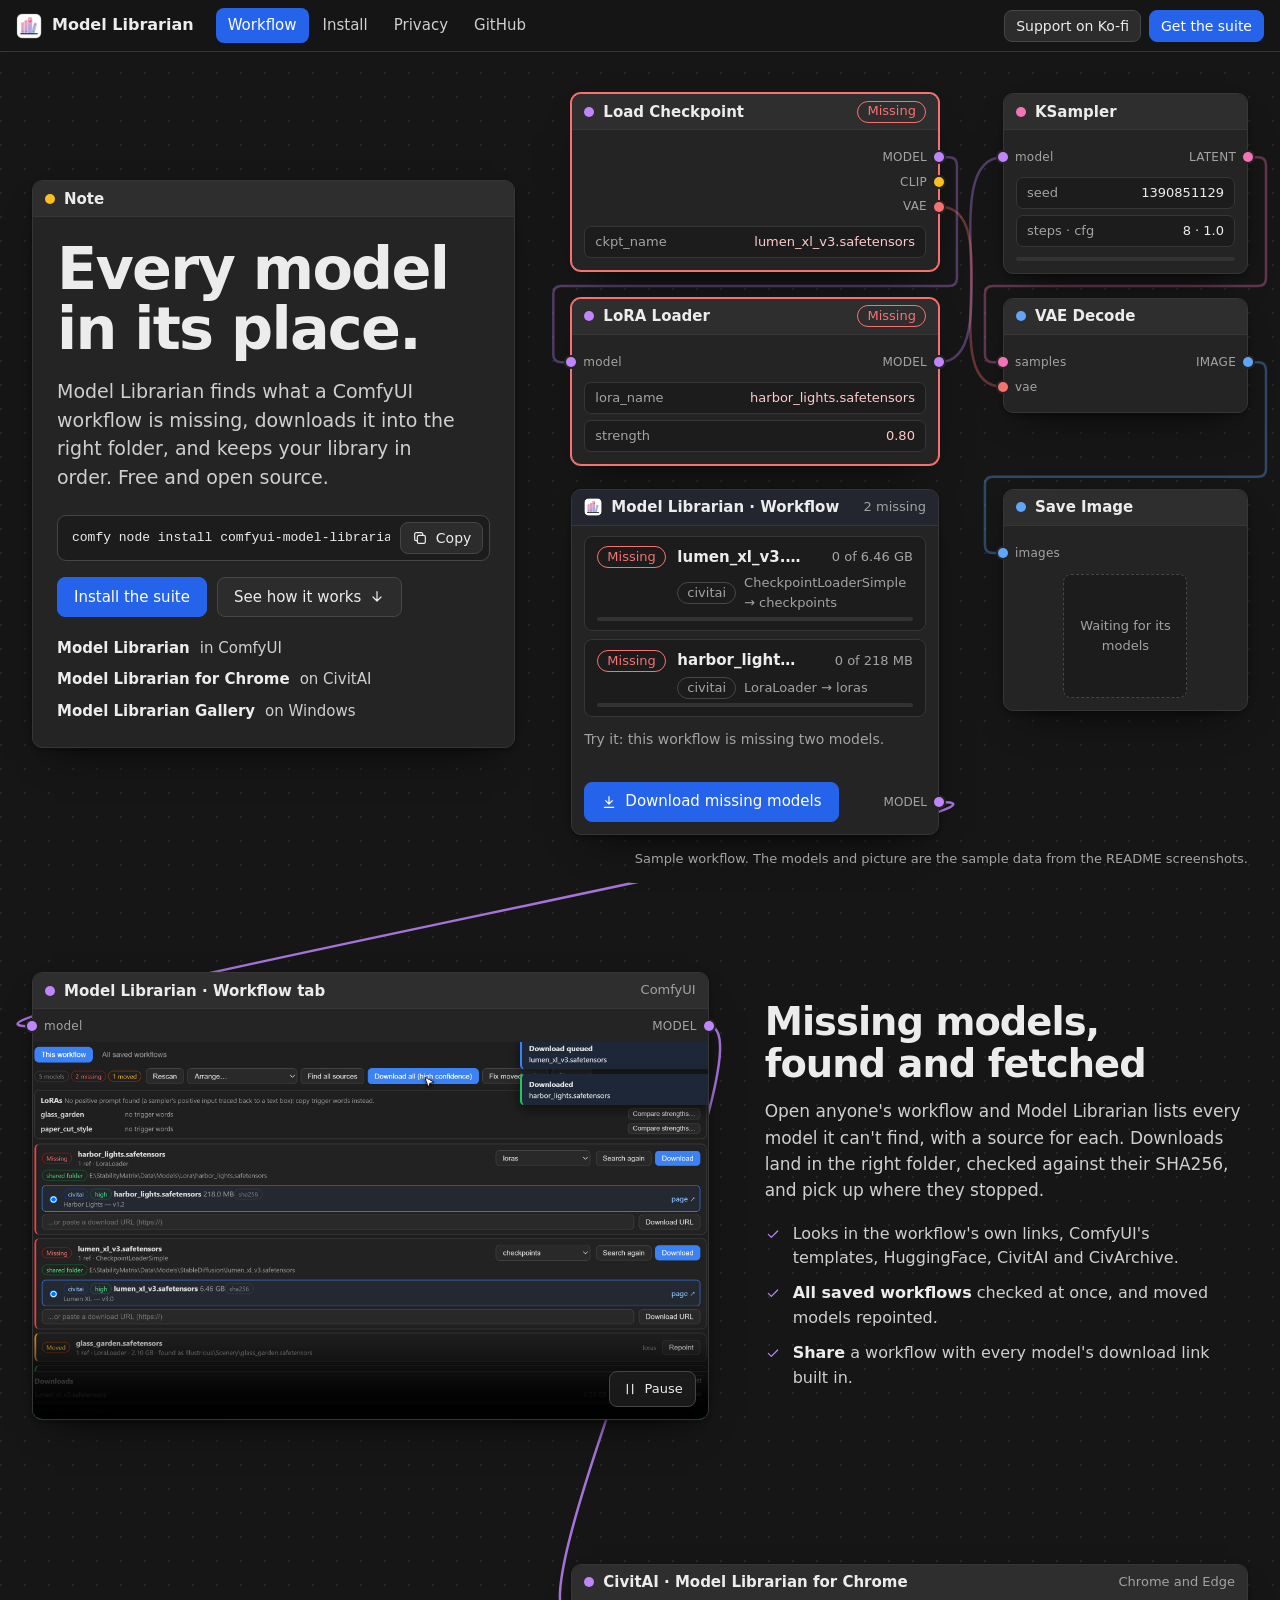
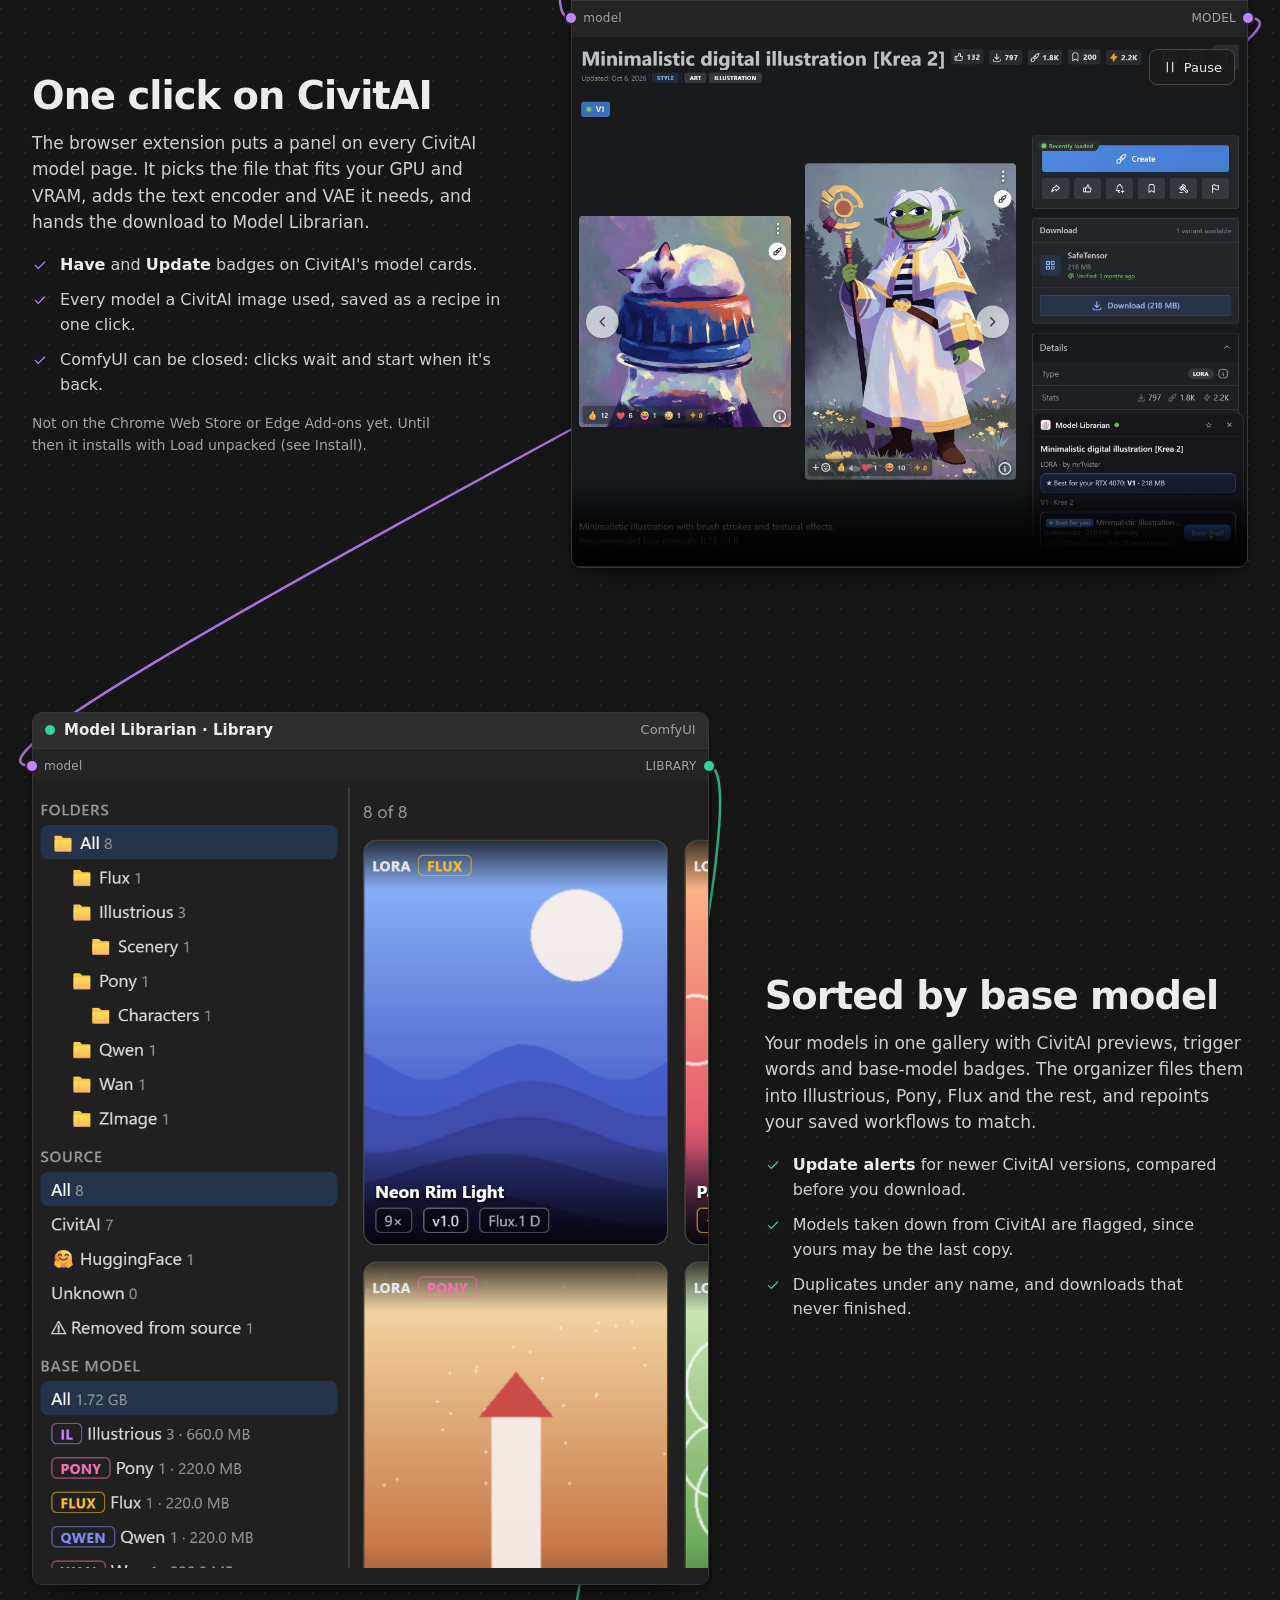
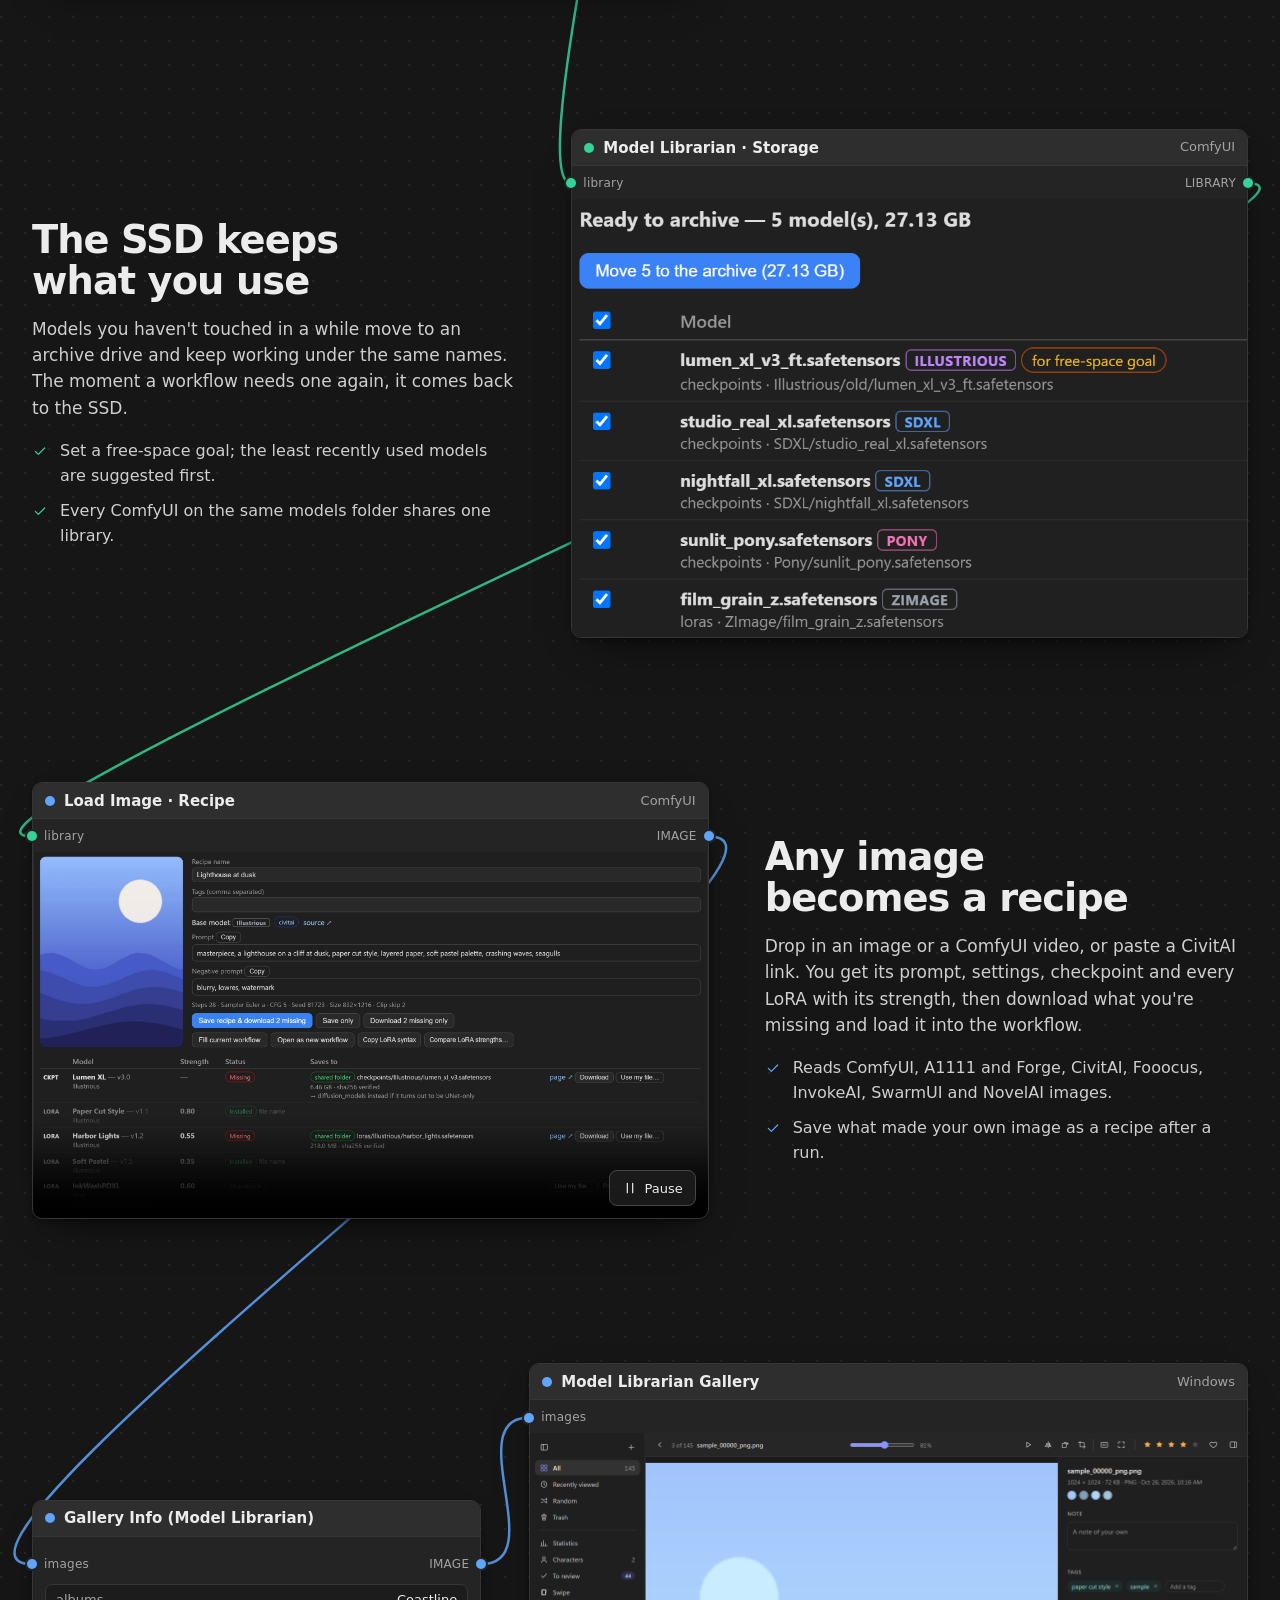
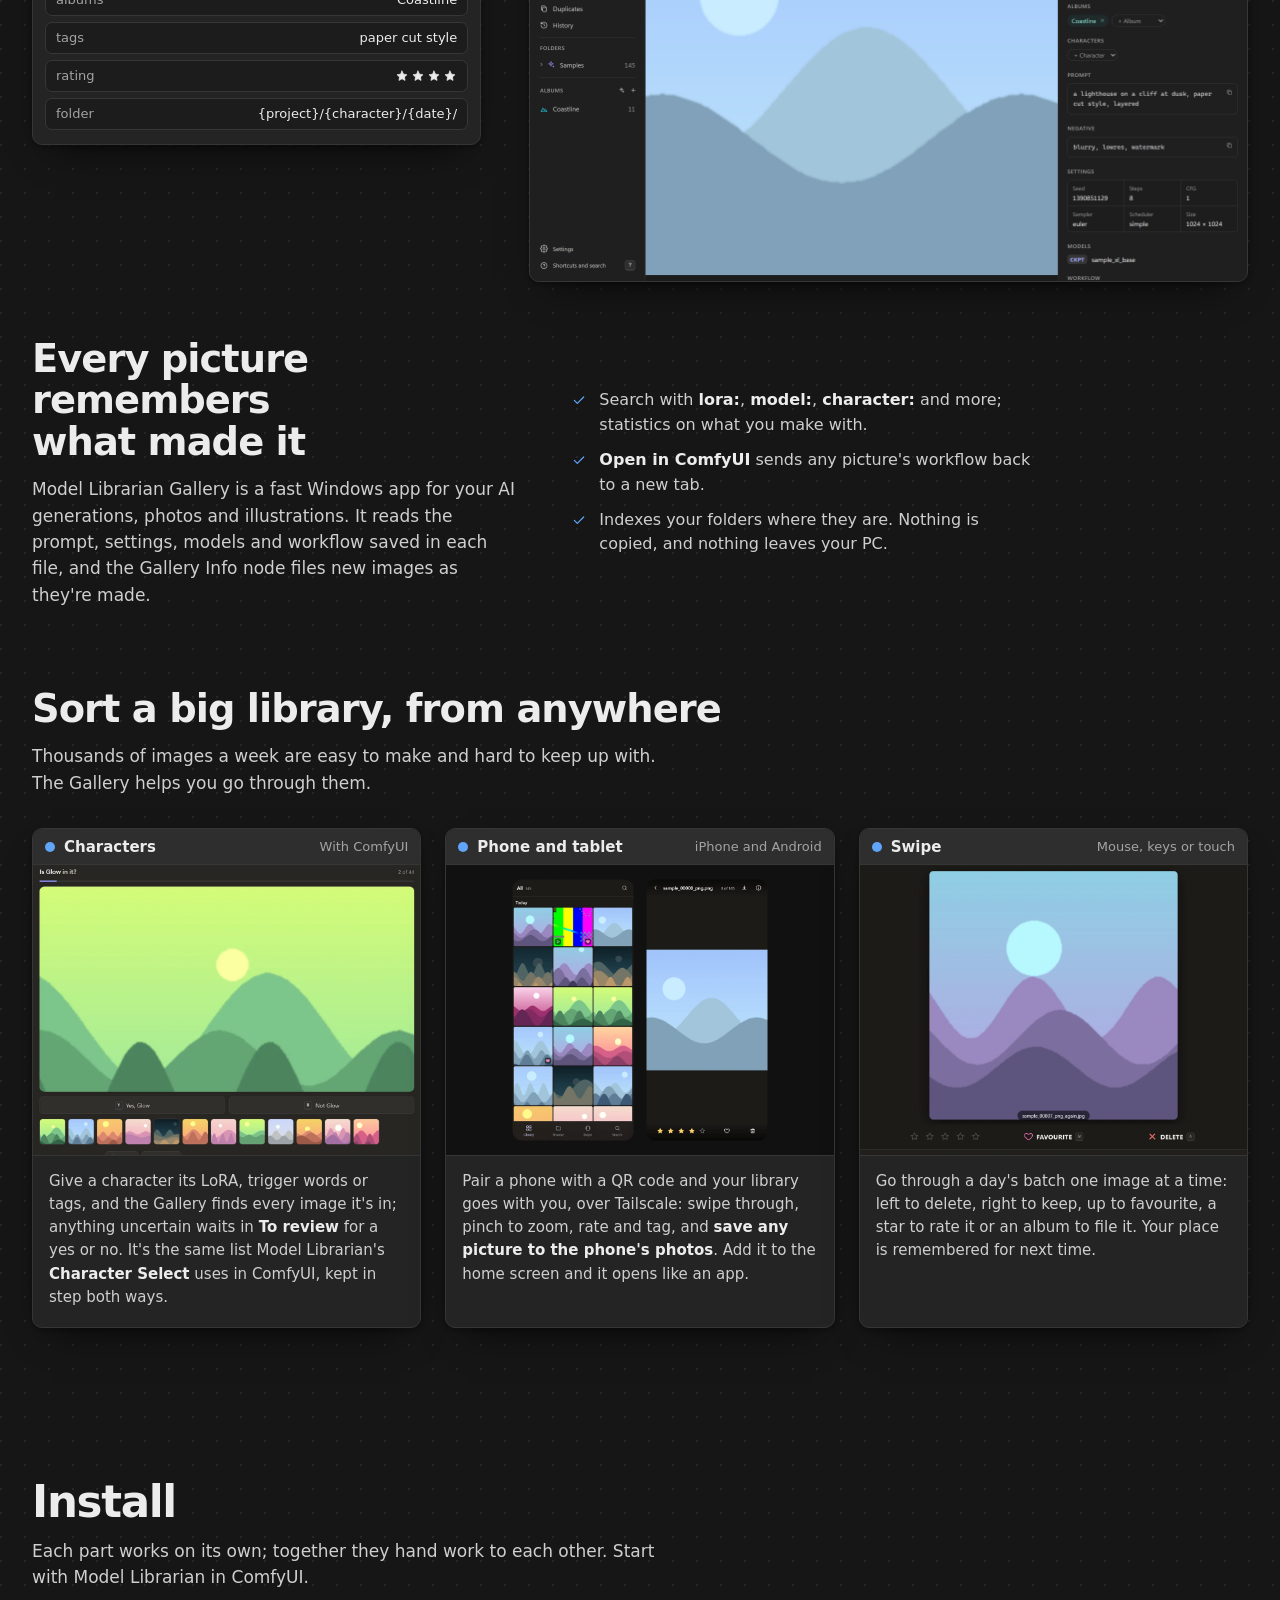
==== commit 666d36c3: "Site: the Gallery's characters, phone app and Swipe, in a row of their own" ====
--- a/docs/index.html
+++ b/docs/index.html
@@ -273,6 +273,28 @@
     </div>
   </section>
 
+  <section class="more" aria-labelledby="h-more">
+    <h2 id="h-more">Sort a big library, from anywhere</h2>
+    <p>Thousands of images a week are easy to make and hard to keep up with. The Gallery helps you go through them.</p>
+    <div class="cards">
+      <article class="node card">
+        <header class="node-head"><span class="dot"></span><h3>Characters</h3><span class="tag">With ComfyUI</span></header>
+        <div class="shot"><img src="site/gallery-review.webp" alt="To review asks: Is Glow in it? One image large, with Yes, Glow and Not Glow under it, and the next ones in a strip." width="1200" height="900" loading="lazy"></div>
+        <div class="node-body"><p>Give a character its LoRA, trigger words or tags, and the Gallery finds every image it's in; anything uncertain waits in <b>To review</b> for a yes or no. It's the same list Model Librarian's <b>Character Select</b> uses in ComfyUI, kept in step both ways.</p></div>
+      </article>
+      <article class="node card">
+        <header class="node-head"><span class="dot"></span><h3>Phone and tablet</h3><span class="tag">iPhone and Android</span></header>
+        <div class="shot"><img src="site/gallery-phone.webp" alt="The Gallery on a phone: a grid of the day's images with a bar at the bottom, and one image open with its stars, favourite and save buttons." width="1200" height="900" loading="lazy"></div>
+        <div class="node-body"><p>Pair a phone with a QR code and your library goes with you, over Tailscale: swipe through, pinch to zoom, rate and tag, and <b>save any picture to the phone's photos</b>. Add it to the home screen and it opens like an app.</p></div>
+      </article>
+      <article class="node card">
+        <header class="node-head"><span class="dot"></span><h3>Swipe</h3><span class="tag">Mouse, keys or touch</span></header>
+        <div class="shot"><img src="site/gallery-swipe.webp" alt="Swipe: one image large, with stars to rate it, Favourite and Delete under it, and albums to sort it into." width="1200" height="900" loading="lazy"></div>
+        <div class="node-body"><p>Go through a day's batch one image at a time: left to delete, right to keep, up to favourite, a star to rate it or an album to file it. Your place is remembered for next time.</p></div>
+      </article>
+    </div>
+  </section>
+
   <section class="install" id="install" aria-labelledby="h-install">
     <h2 id="h-install">Install</h2>
     <p>Each part works on its own; together they hand work to each other. Start with Model Librarian in ComfyUI.</p>
--- a/docs/site/site.css
+++ b/docs/site/site.css
@@ -275,6 +275,17 @@
 .gal-text h2, .gal-text p { grid-column: 1; }
 .gal-text ul { grid-column: 2; grid-row: 1 / span 2; align-self: center; margin-top: 0; }
 
+/* ---------------------------------------------------------------- more of the Gallery: three nodes side by side */
+.more { max-width: 1320px; margin: 0 auto; padding: 8px 32px 64px; }
+.more > h2 { margin: 0; font-family: var(--display); font-weight: 650; font-size: clamp(1.875rem, 3vw, 2.625rem); line-height: 1.08; letter-spacing: -0.025em; text-wrap: balance; }
+.more > p { margin: 14px 0 0; max-width: 60ch; font-size: 1.0625rem; color: var(--text-2); text-wrap: pretty; }
+.cards { display: grid; grid-template-columns: repeat(3, minmax(0, 1fr)); gap: 24px; margin-top: 32px; }
+.card { --hue: var(--w-image); display: flex; flex-direction: column; }
+.card .shot { aspect-ratio: 4 / 3; border-radius: 0; border-bottom: 1px solid var(--line); }
+.card .shot img { height: 100%; object-fit: cover; }
+.card .node-body { padding: 14px 16px 18px; }
+.card p { margin: 0; color: var(--text-2); font-size: 0.9375rem; text-wrap: pretty; }
+.card p b { color: var(--text); font-weight: 600; }
 
 /* ---------------------------------------------------------------- install: group frames */
 .install { max-width: 1320px; margin: 0 auto; padding: 88px 32px 96px; }
@@ -331,6 +342,8 @@
   .pair { grid-template-columns: minmax(0, 1fr); gap: 28px; }
   .gal-text { grid-template-columns: minmax(0, 1fr); gap: 0; }
   .gal-text ul { grid-column: 1; grid-row: auto; margin-top: 18px; }
+  .more { padding: 8px 20px 56px; }
+  .cards { grid-template-columns: minmax(0, 1fr); max-width: 600px; }
 }
 @media (max-width: 720px) {
   .bar { padding: 0 10px; }
@@ -359,6 +372,7 @@
   .hero { gap: 28px; padding-top: 16px; }
   .step { padding: 48px 16px; }
   .install { padding: 64px 16px 72px; }
+  .more { padding: 0 16px 48px; }
   .foot .in { padding: 24px 16px 32px; }
   .foot nav { margin-left: 0; }
   .doc { padding: 28px 12px 64px; }
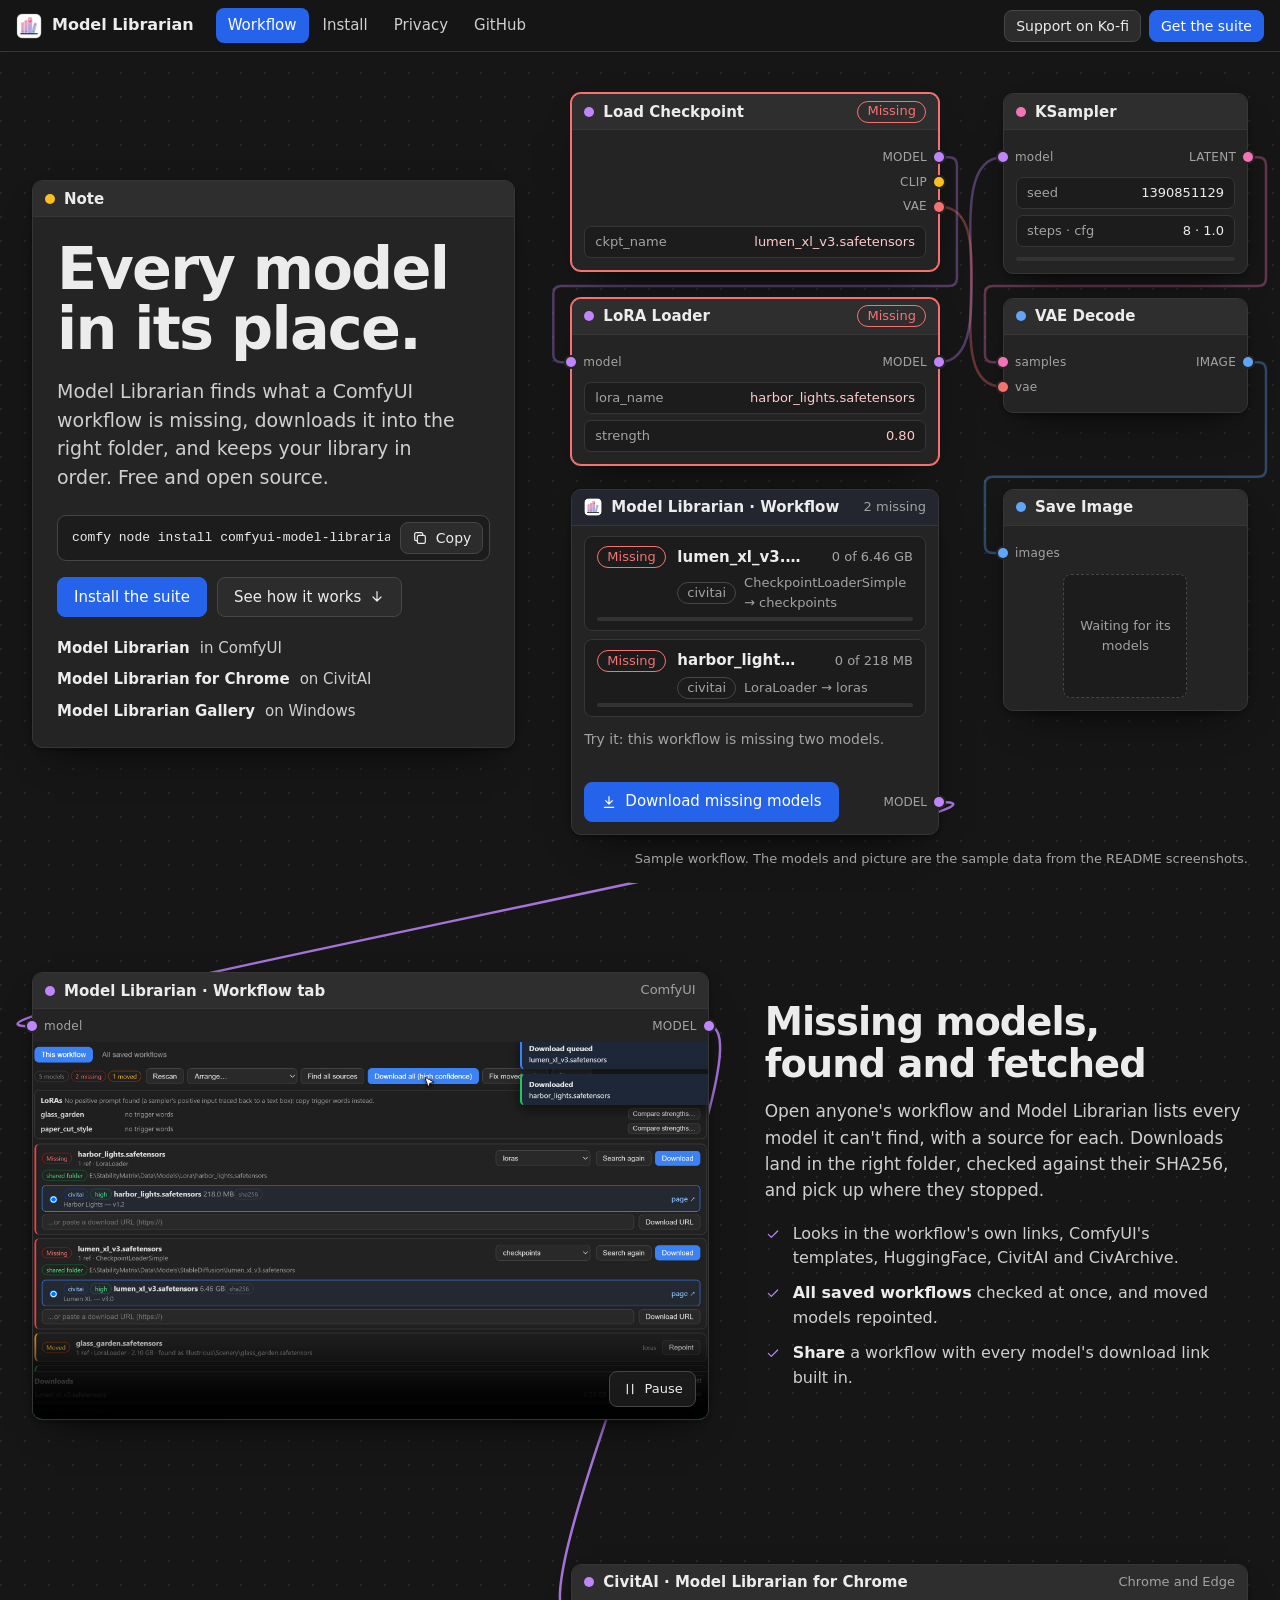
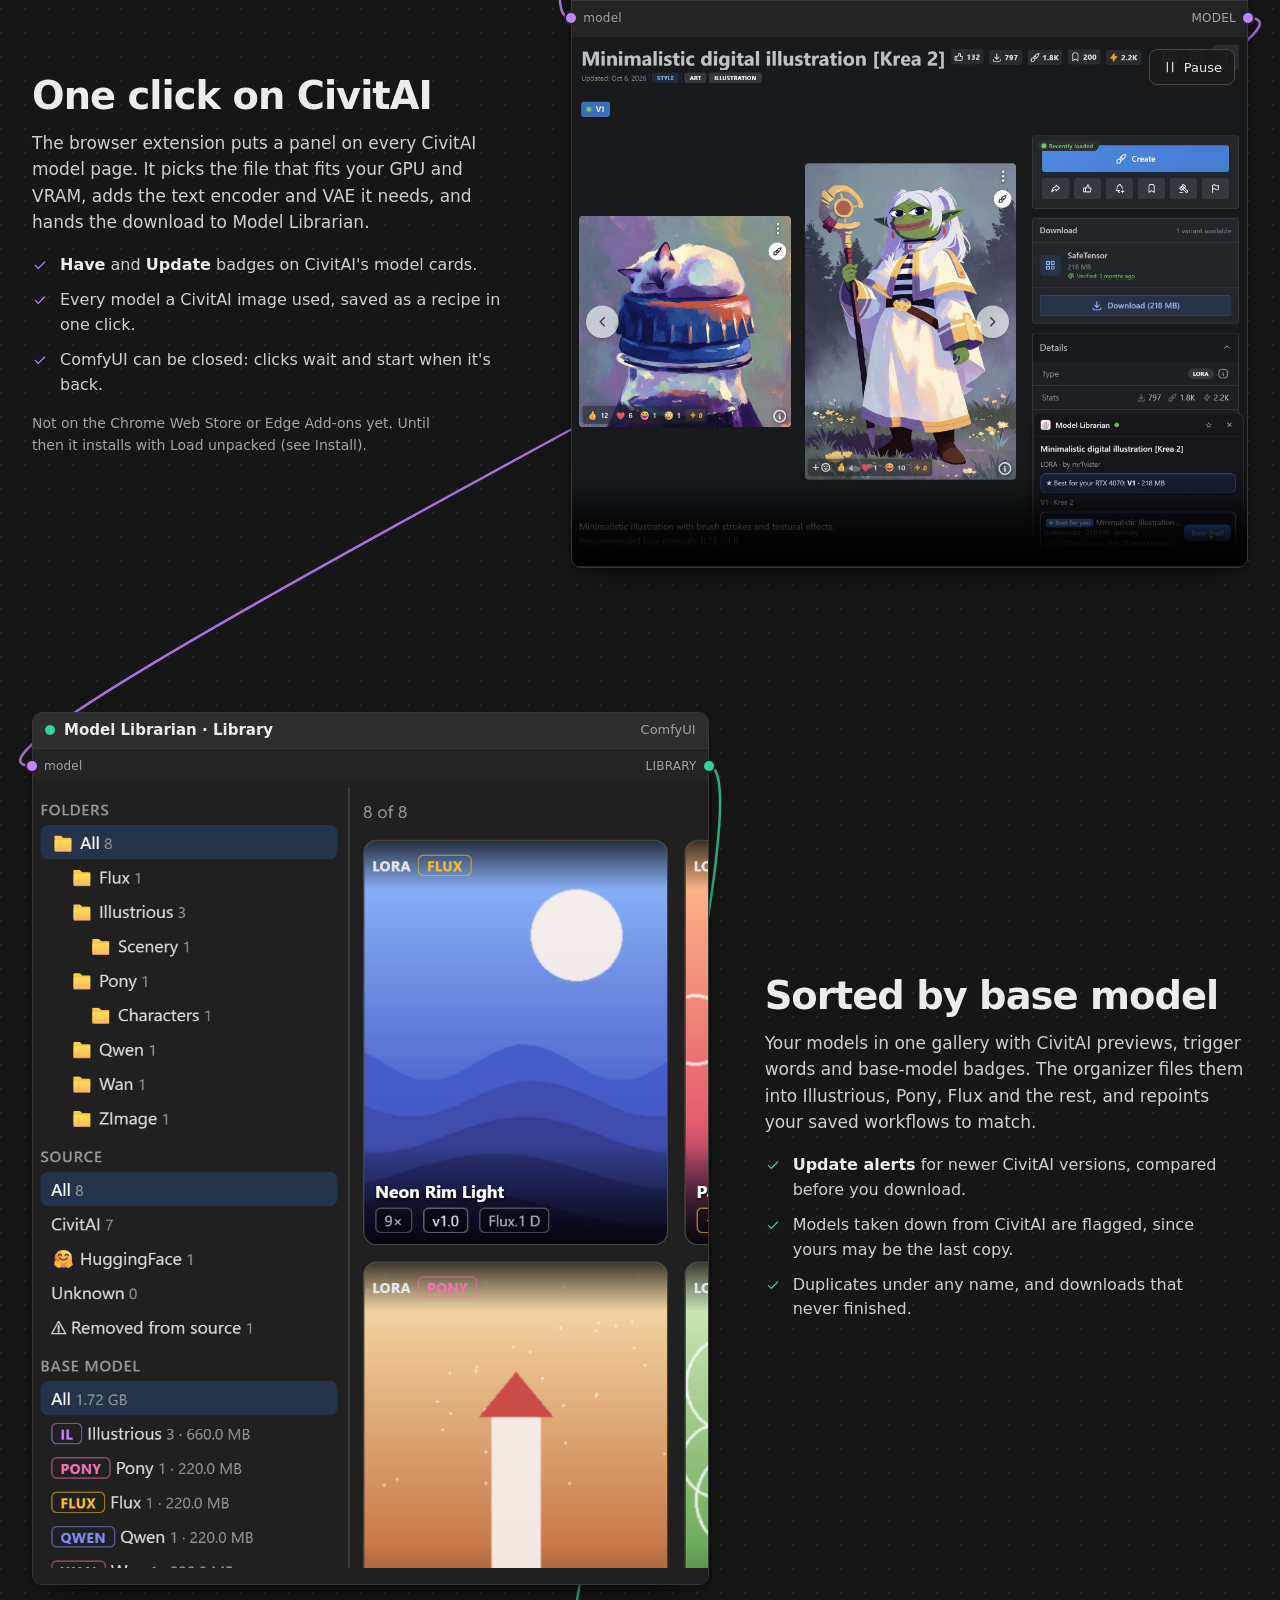
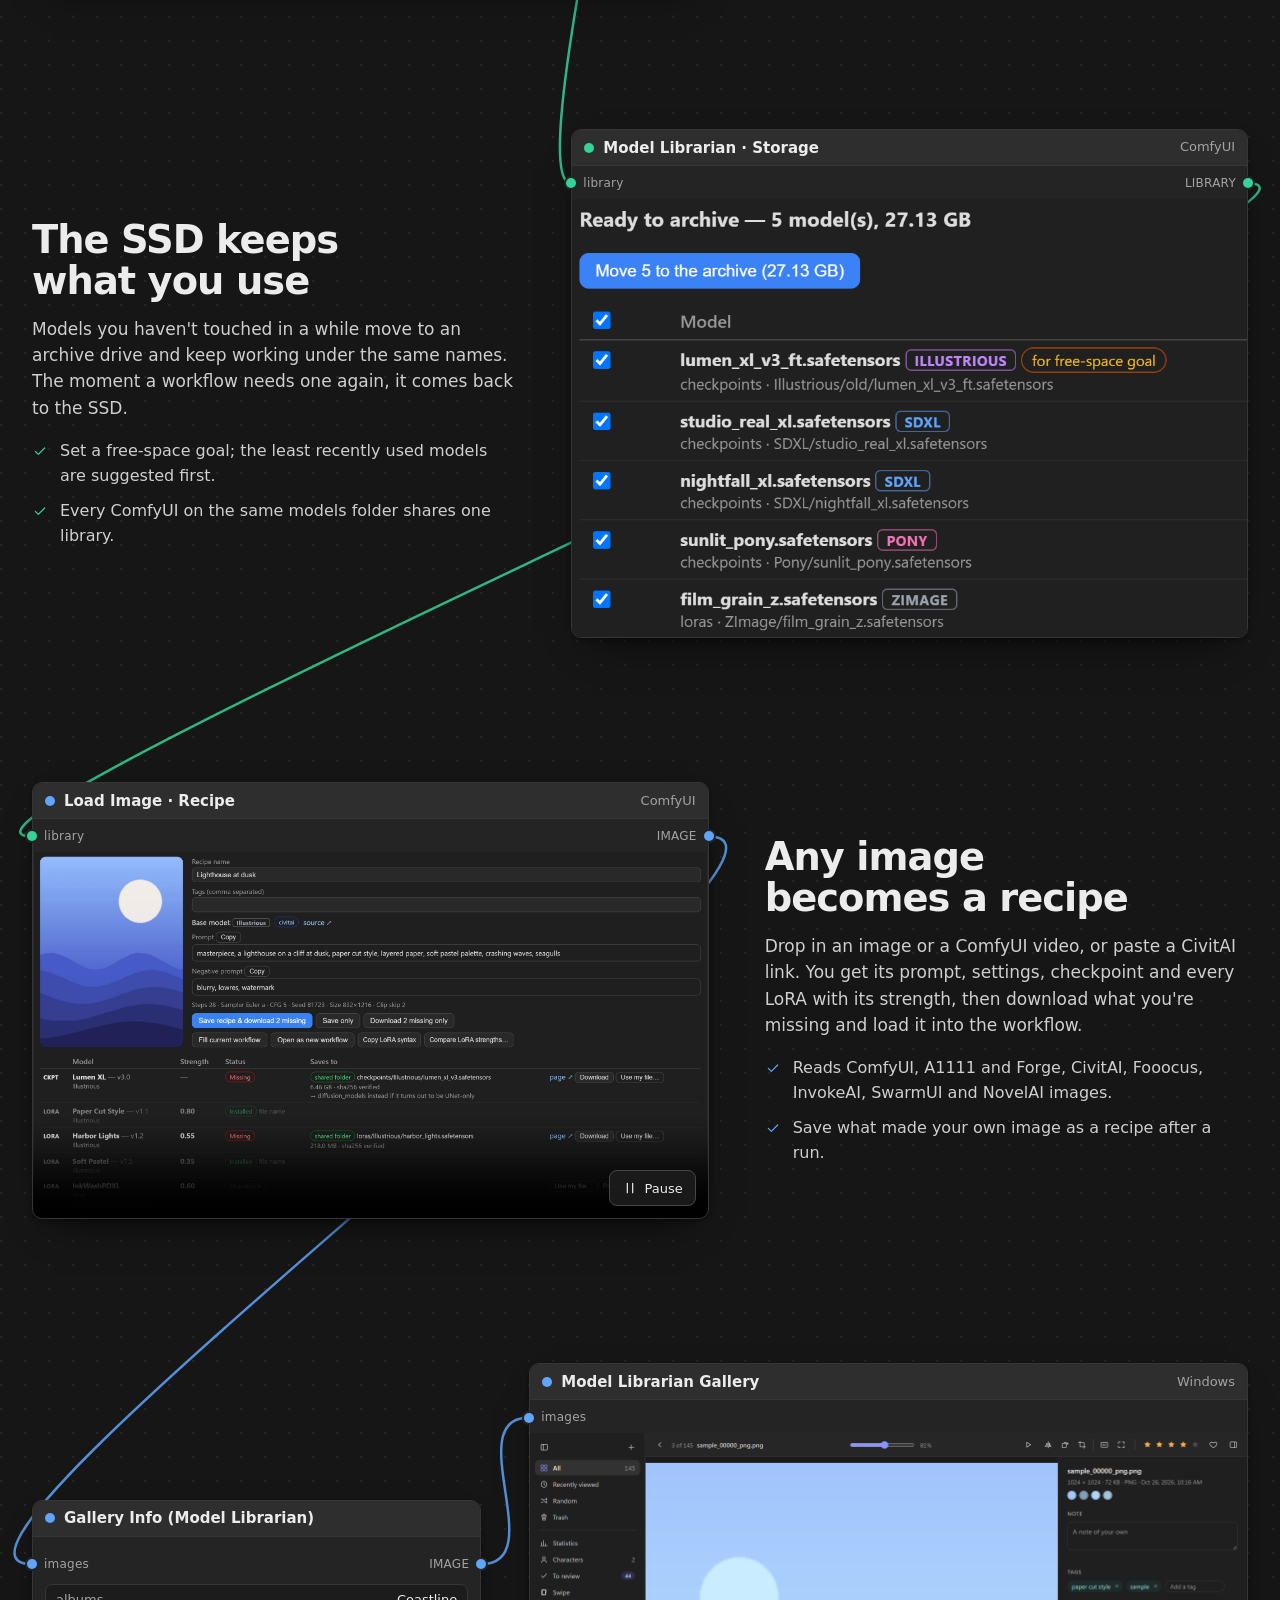
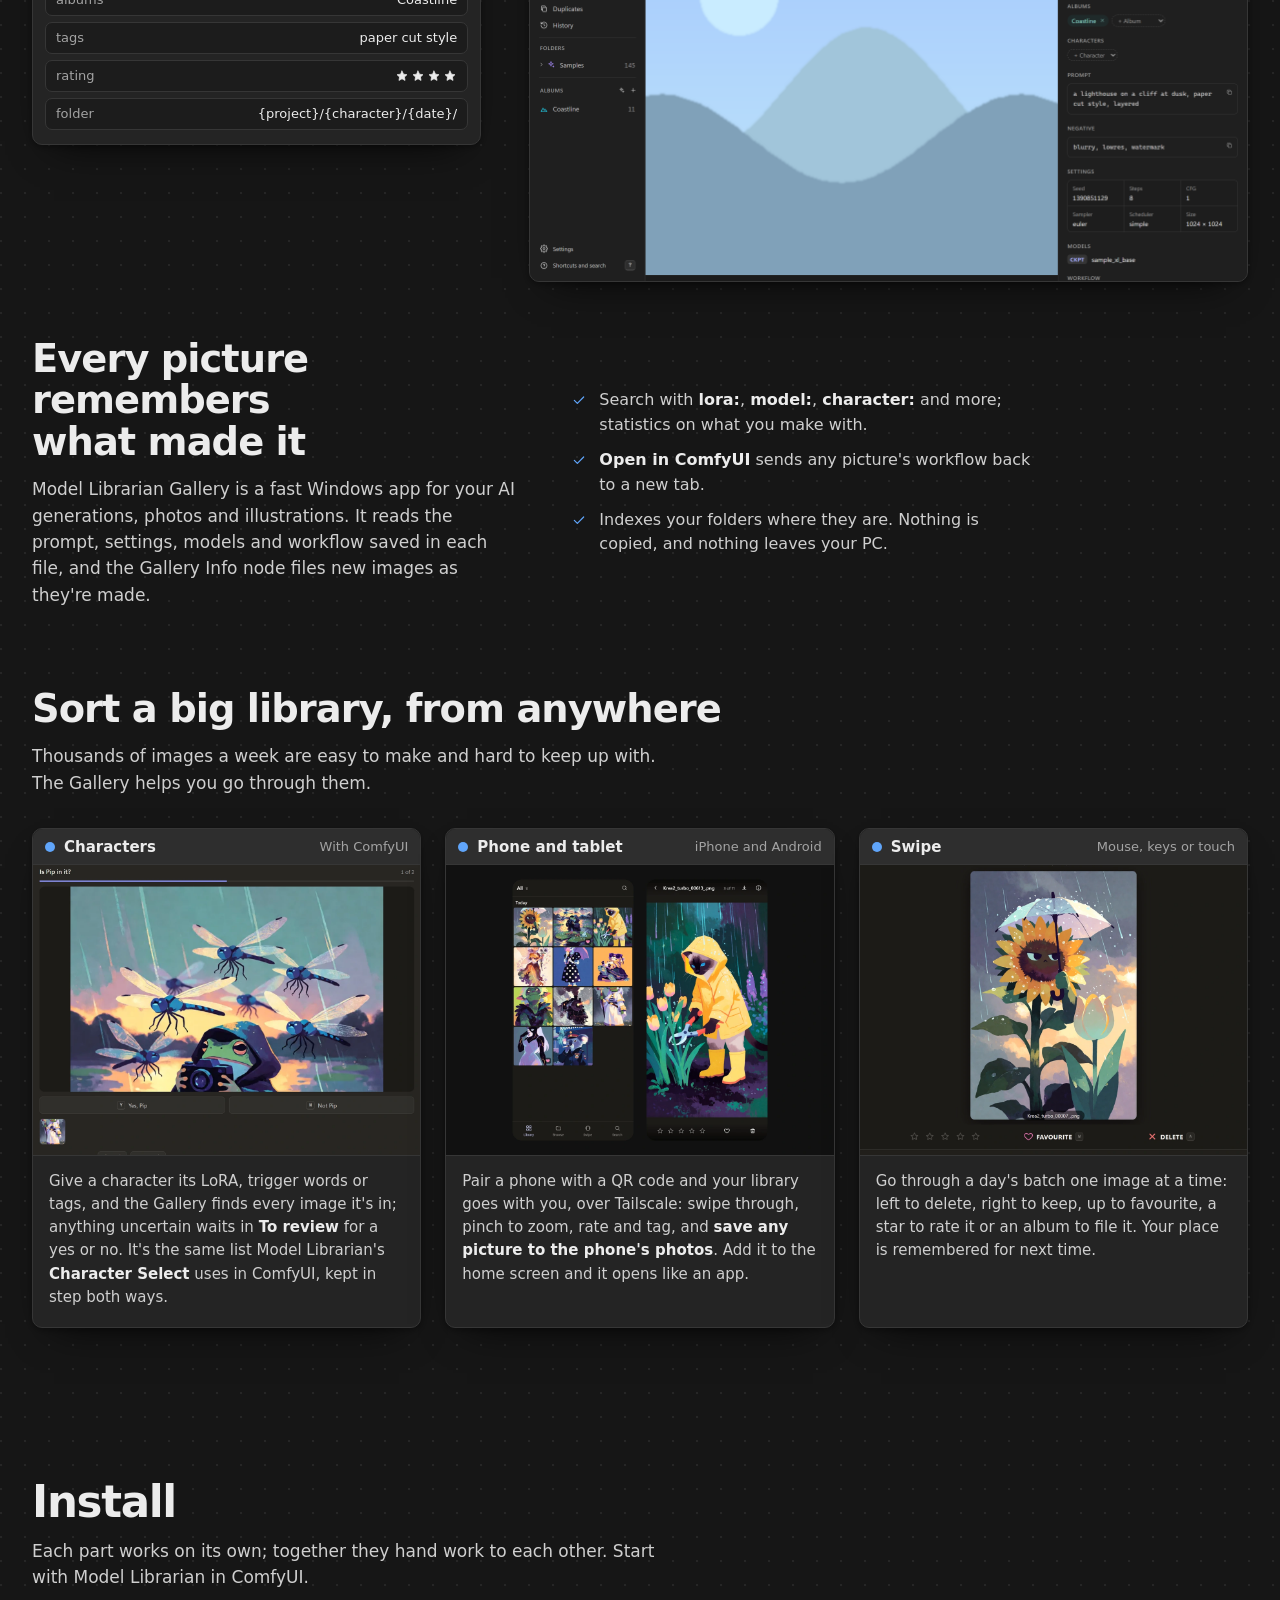
==== commit 384e443e: "Site: the Gallery's three cards show real Krea2 illustrations" ====
--- a/docs/index.html
+++ b/docs/index.html
@@ -279,17 +279,17 @@
     <div class="cards">
       <article class="node card">
         <header class="node-head"><span class="dot"></span><h3>Characters</h3><span class="tag">With ComfyUI</span></header>
-        <div class="shot"><img src="site/gallery-review.webp" alt="To review asks: Is Glow in it? One image large, with Yes, Glow and Not Glow under it, and the next ones in a strip." width="1200" height="900" loading="lazy"></div>
+        <div class="shot"><img src="site/gallery-review.webp" alt="To review asks: Is Pip in it? A frog in a raincoat photographing dragonflies in the rain, with Yes, Pip and Not Pip under it, and the next one waiting." width="1200" height="900" loading="lazy"></div>
         <div class="node-body"><p>Give a character its LoRA, trigger words or tags, and the Gallery finds every image it's in; anything uncertain waits in <b>To review</b> for a yes or no. It's the same list Model Librarian's <b>Character Select</b> uses in ComfyUI, kept in step both ways.</p></div>
       </article>
       <article class="node card">
         <header class="node-head"><span class="dot"></span><h3>Phone and tablet</h3><span class="tag">iPhone and Android</span></header>
-        <div class="shot"><img src="site/gallery-phone.webp" alt="The Gallery on a phone: a grid of the day's images with a bar at the bottom, and one image open with its stars, favourite and save buttons." width="1200" height="900" loading="lazy"></div>
+        <div class="shot"><img src="site/gallery-phone.webp" alt="The Gallery on a phone: a grid of the day's illustrations with a bar at the bottom, and a cat in a yellow raincoat open in the viewer with its stars, favourite and save buttons." width="1200" height="900" loading="lazy"></div>
         <div class="node-body"><p>Pair a phone with a QR code and your library goes with you, over Tailscale: swipe through, pinch to zoom, rate and tag, and <b>save any picture to the phone's photos</b>. Add it to the home screen and it opens like an app.</p></div>
       </article>
       <article class="node card">
         <header class="node-head"><span class="dot"></span><h3>Swipe</h3><span class="tag">Mouse, keys or touch</span></header>
-        <div class="shot"><img src="site/gallery-swipe.webp" alt="Swipe: one image large, with stars to rate it, Favourite and Delete under it, and albums to sort it into." width="1200" height="900" loading="lazy"></div>
+        <div class="shot"><img src="site/gallery-swipe.webp" alt="Swipe: a grumpy sunflower under an umbrella in the rain, large, with stars to rate it and Favourite and Delete under it." width="1200" height="900" loading="lazy"></div>
         <div class="node-body"><p>Go through a day's batch one image at a time: left to delete, right to keep, up to favourite, a star to rate it or an album to file it. Your place is remembered for next time.</p></div>
       </article>
     </div>
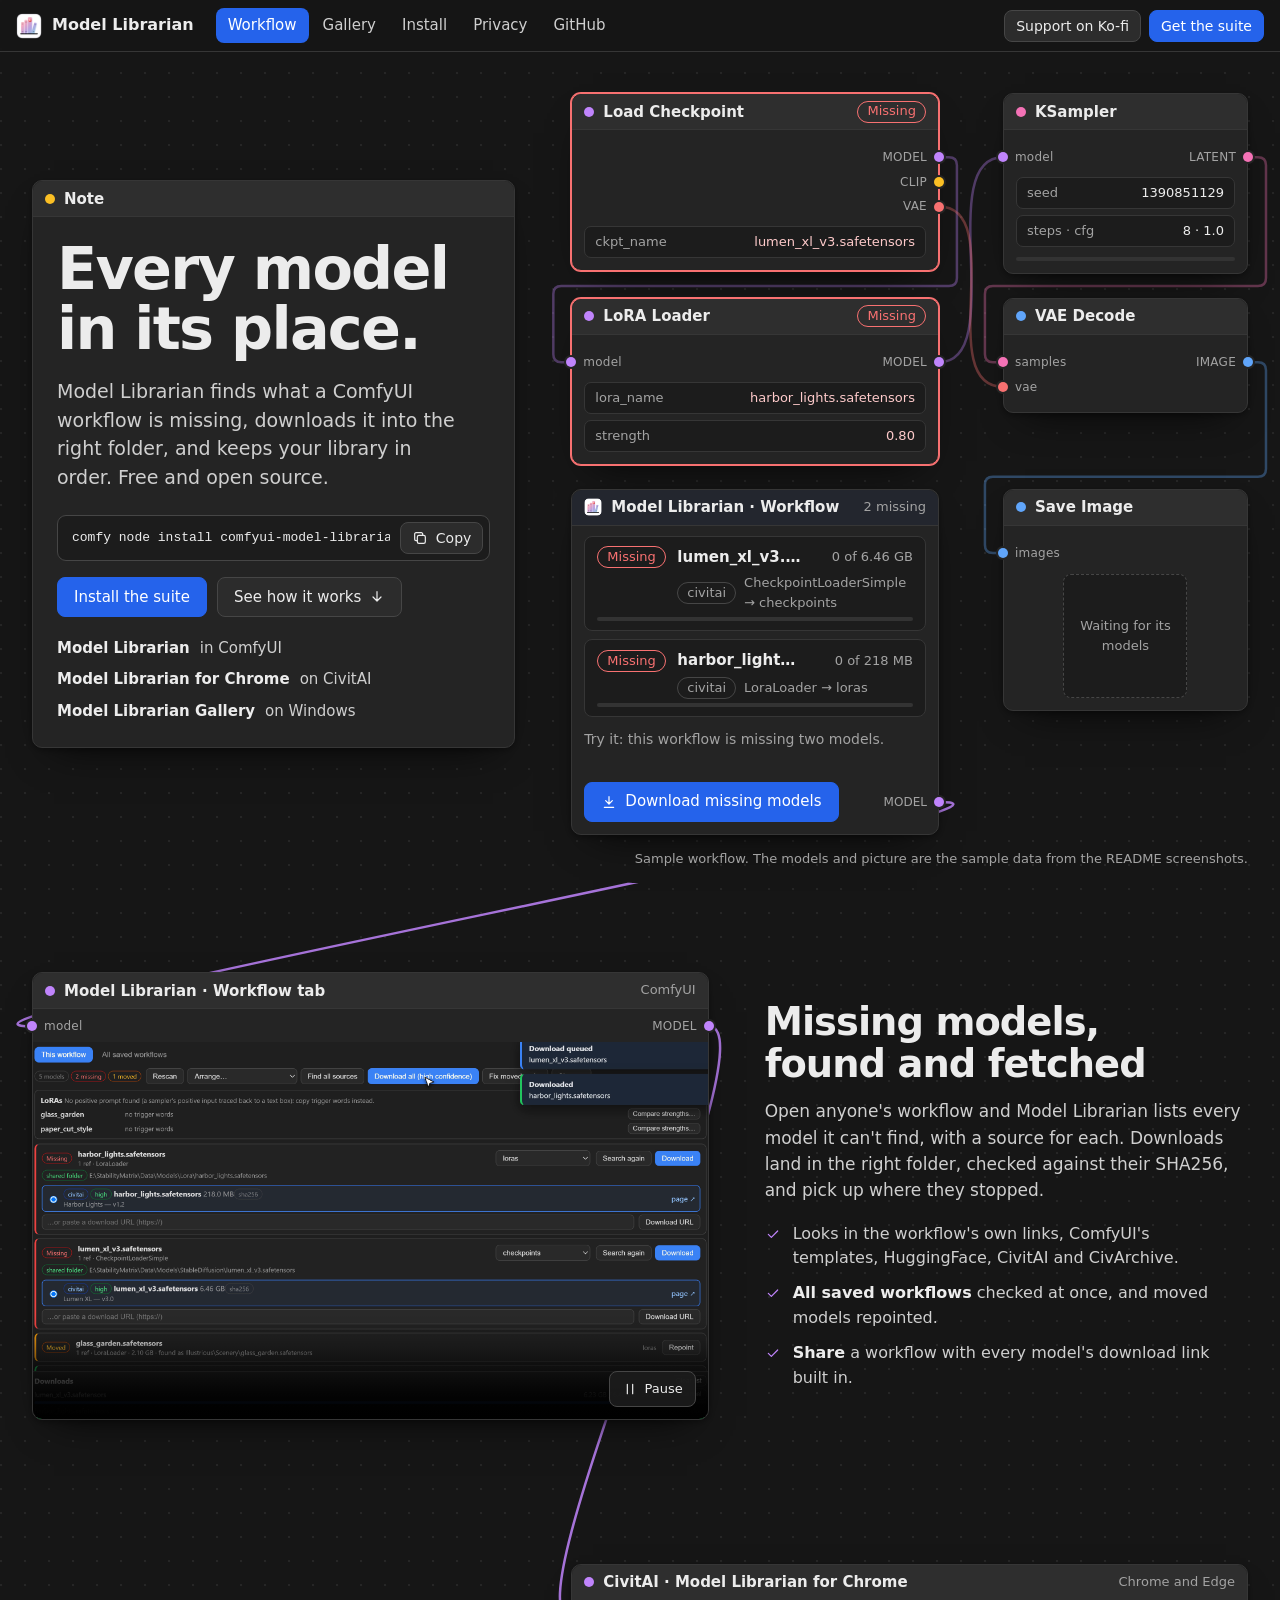
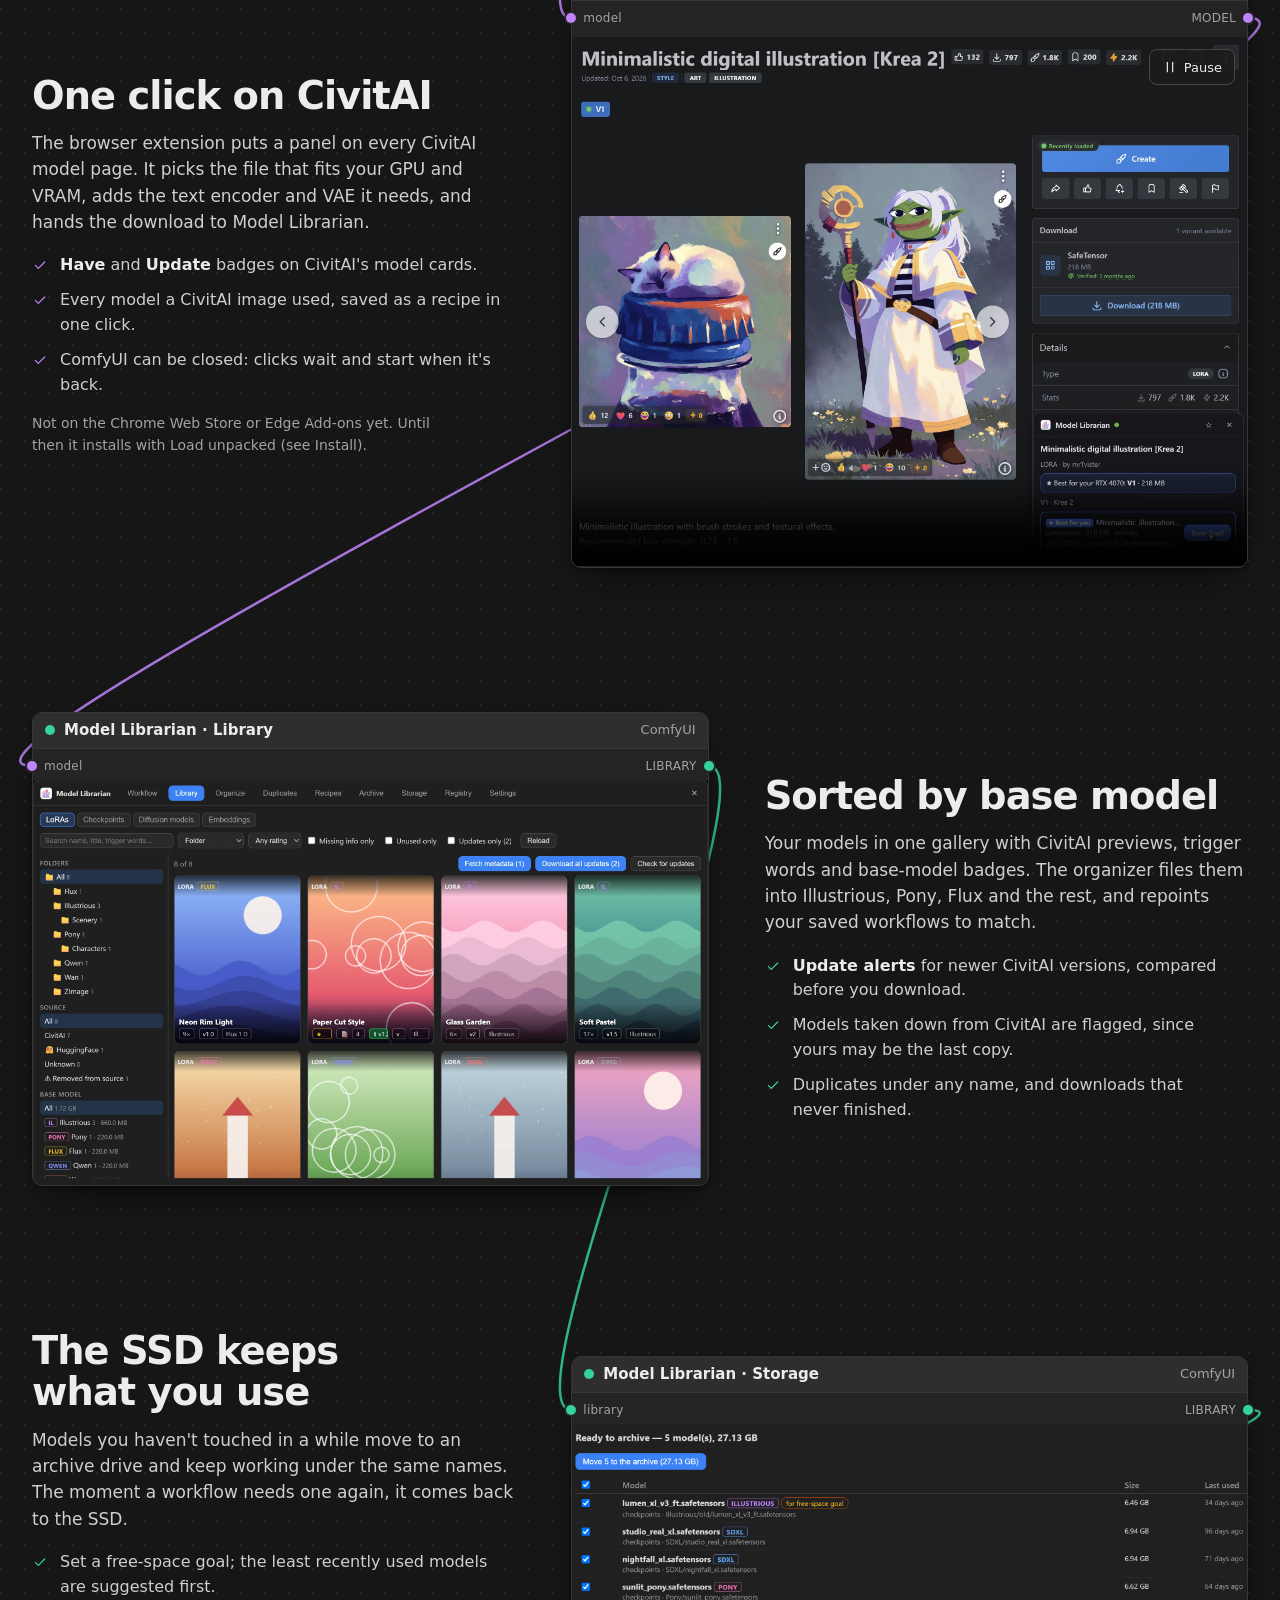
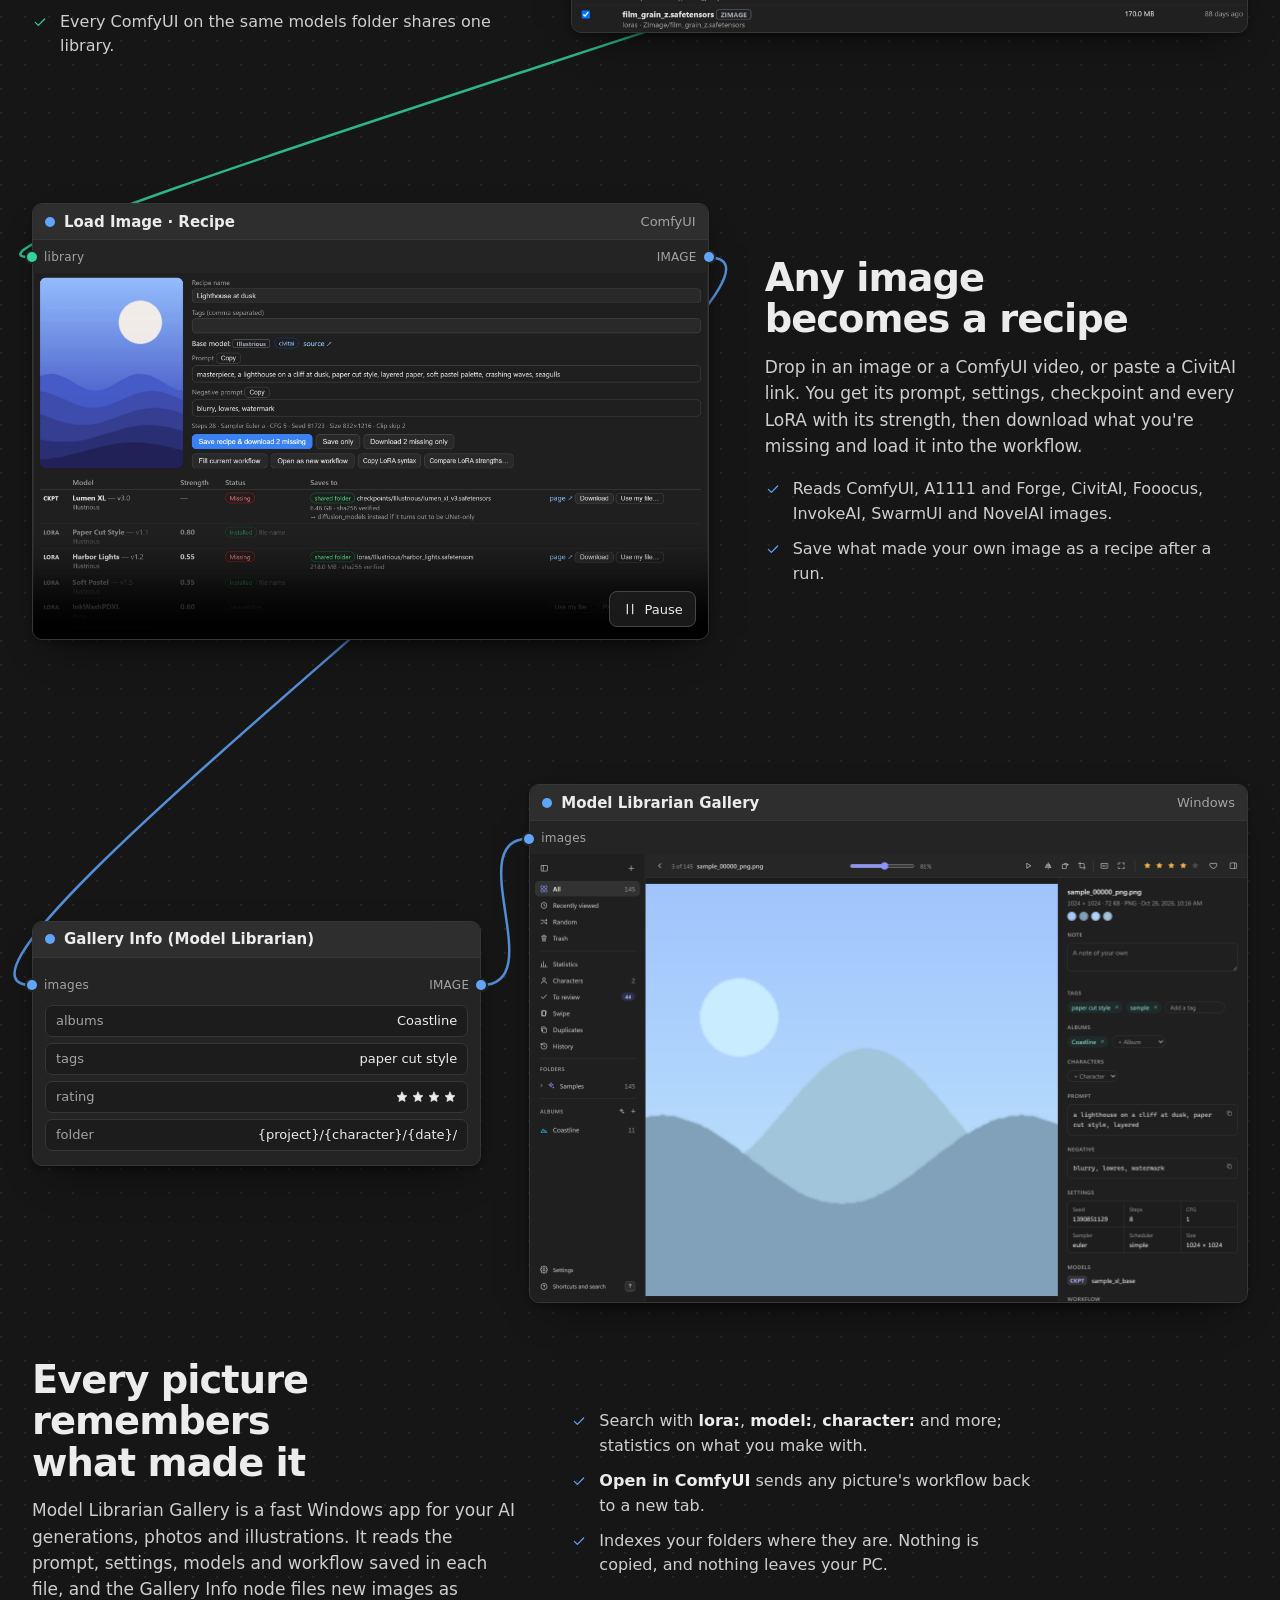
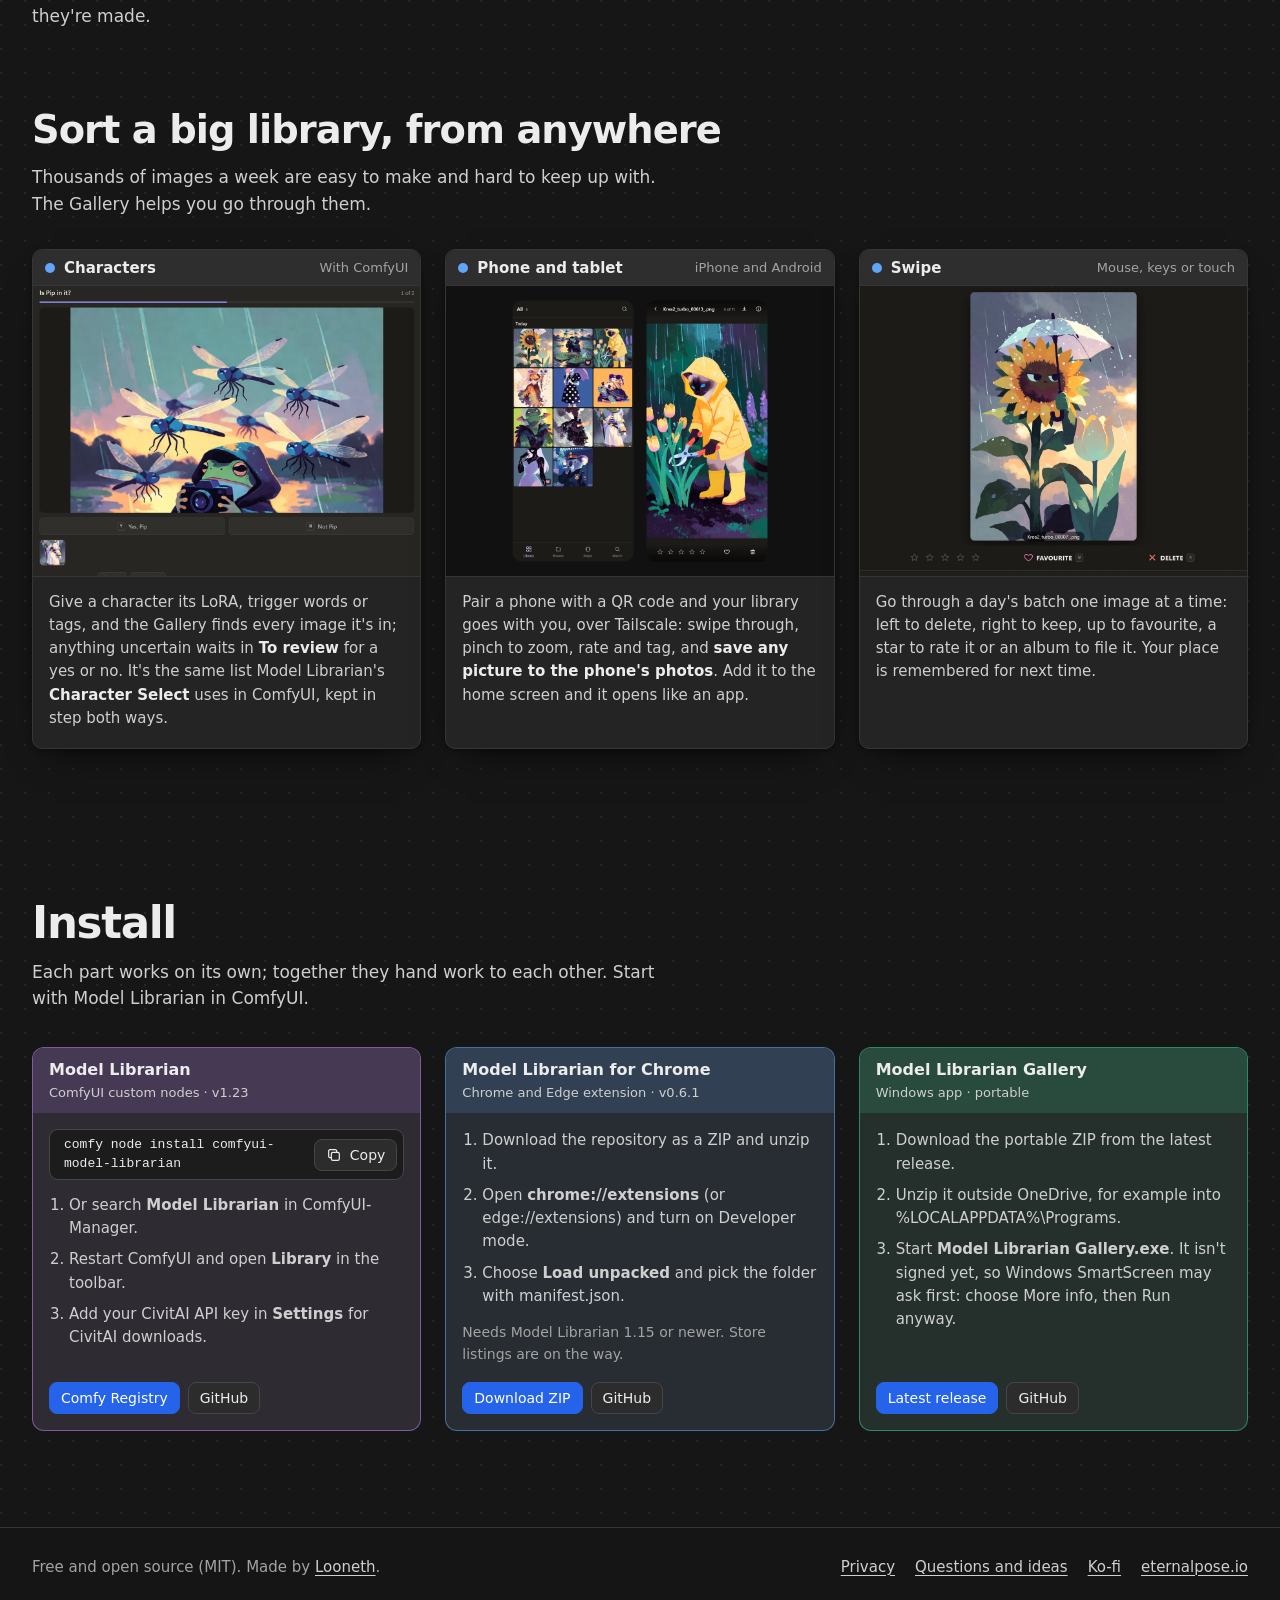
==== commit 7e43eeaf: "Site: a Gallery tab in the bar, which follows the page; the bar fits narrow windows and small phones" ====
--- a/docs/index.html
+++ b/docs/index.html
@@ -34,8 +34,9 @@
   <nav aria-label="Site">
     <ul class="tabs">
       <li><a href="#top" aria-current="location">Workflow</a></li>
+      <li><a href="#gallery">Gallery</a></li>
       <li><a href="#install">Install</a></li>
-      <li><a href="privacy.html">Privacy</a></li>
+      <li class="t-spare"><a href="privacy.html">Privacy</a></li>
       <li><a href="https://github.com/EY4O/ComfyUI-Model-Librarian">GitHub</a></li>
     </ul>
   </nav>
@@ -242,7 +243,7 @@
     </div>
   </section>
 
-  <section class="step single" aria-labelledby="h-gal">
+  <section class="step single" id="gallery" aria-labelledby="h-gal">
     <div class="pair">
       <article class="node n-info">
         <header class="node-head"><span class="dot"></span><span class="title">Gallery Info (Model Librarian)</span></header>
--- a/docs/site/site.css
+++ b/docs/site/site.css
@@ -346,10 +346,10 @@
   .cards { grid-template-columns: minmax(0, 1fr); max-width: 600px; }
 }
 @media (max-width: 720px) {
-  .bar { padding: 0 10px; }
-  .brand { margin-right: 6px; }
+  .bar { padding: 0 8px; }
+  .brand { margin-right: 2px; }
   .brand span { display: none; }
-  .tabs a { display: flex; align-items: center; min-height: 44px; padding: 0 8px; font-size: 0.875rem; }
+  .tabs a { display: flex; align-items: center; min-height: 44px; padding: 0 6px; font-size: 0.875rem; }
   .btn, .btn.small, .media-toggle { min-height: 44px; }
   .media-toggle { min-width: 44px; padding: 0; justify-content: center; right: 8px; bottom: 8px; }
   .media-toggle span { position: absolute; width: 1px; height: 1px; overflow: hidden; clip: rect(0 0 0 0); white-space: nowrap; }
@@ -378,6 +378,15 @@
   .doc { padding: 28px 12px 64px; }
   .doc .node-body { padding: 20px 18px 24px; }
 }
+/* a narrow window: the bar keeps Get the suite, and Ko-fi is in the footer */
+@media (max-width: 860px) {
+  .bar-end .btn:not(.primary) { display: none; }
+}
+/* five tabs don't fit a small phone (Android's wider type has no room to spare at 360px): one goes (on the home page
+   Privacy, which the footer has too) */
+@media (max-width: 379px) {
+  .tabs .t-spare { display: none; }
+}
 @media (prefers-reduced-motion: no-preference) {
   html { scroll-behavior: smooth; }
 }
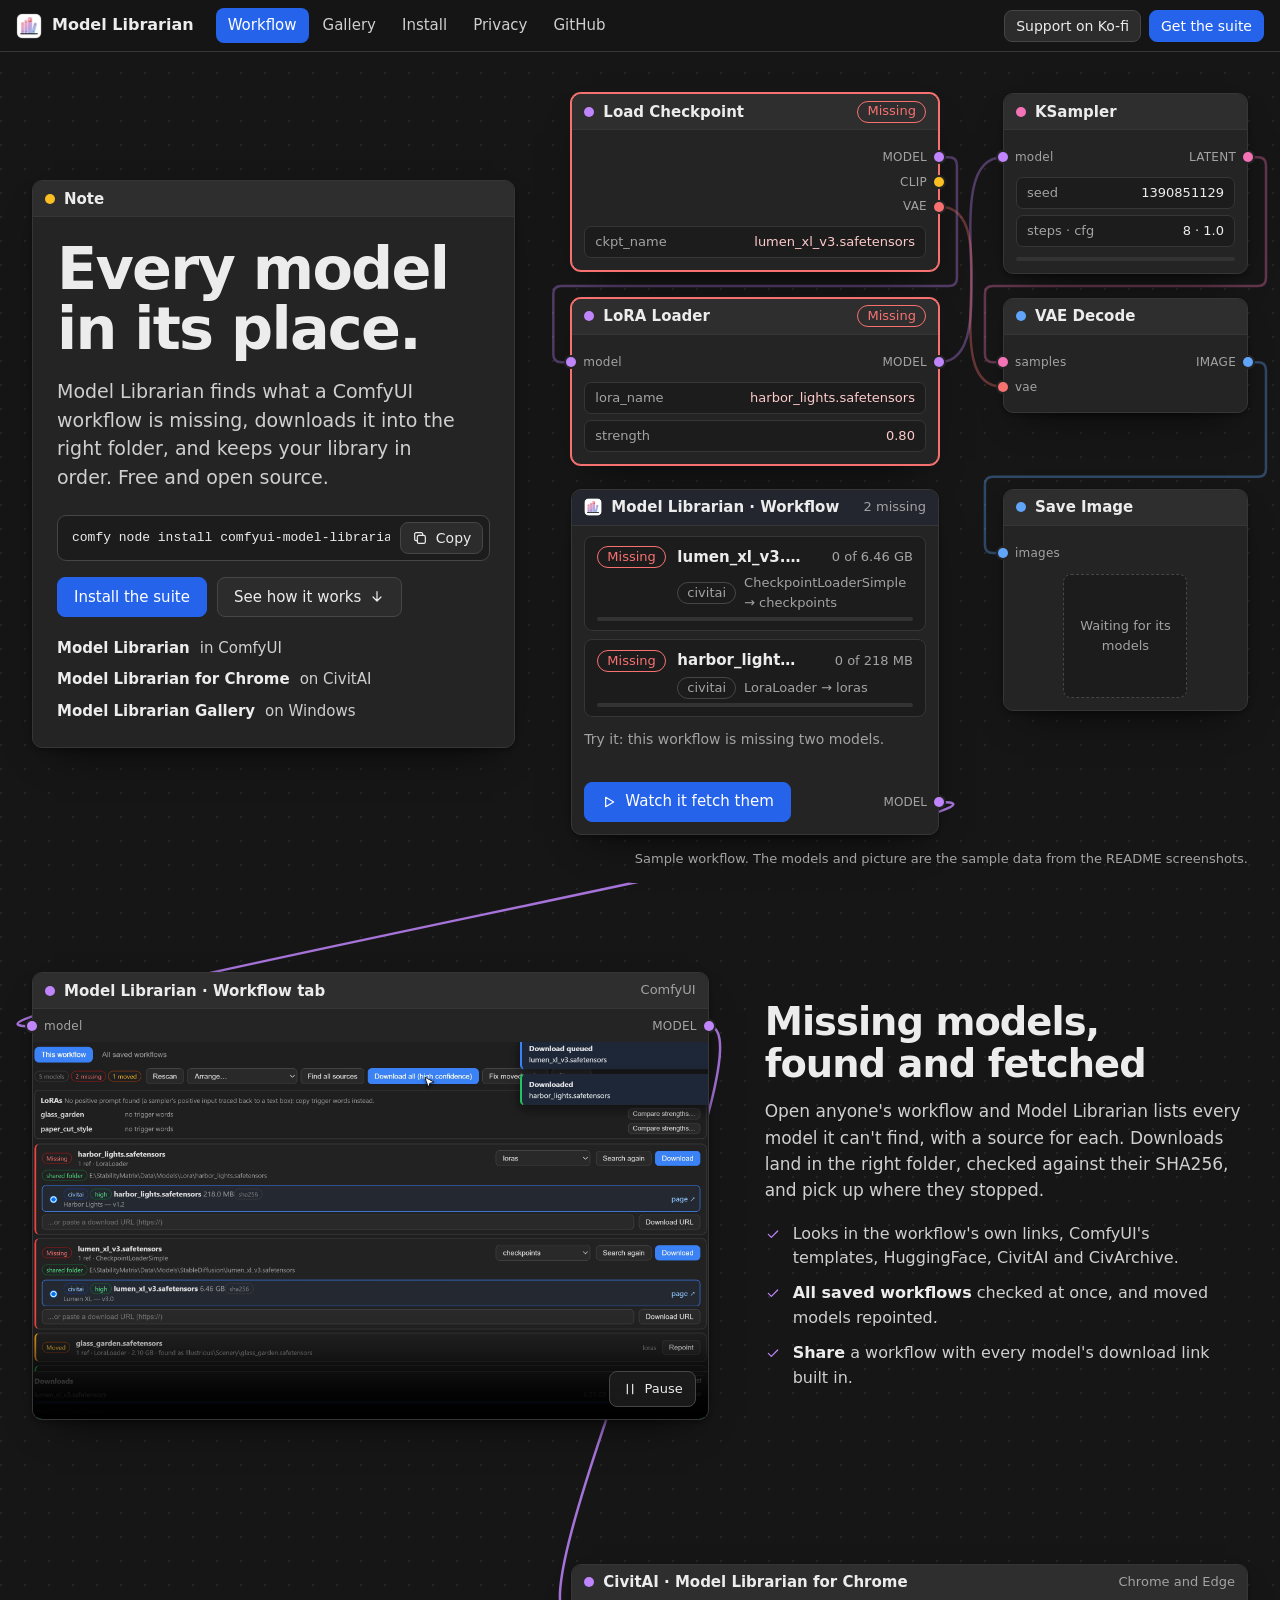
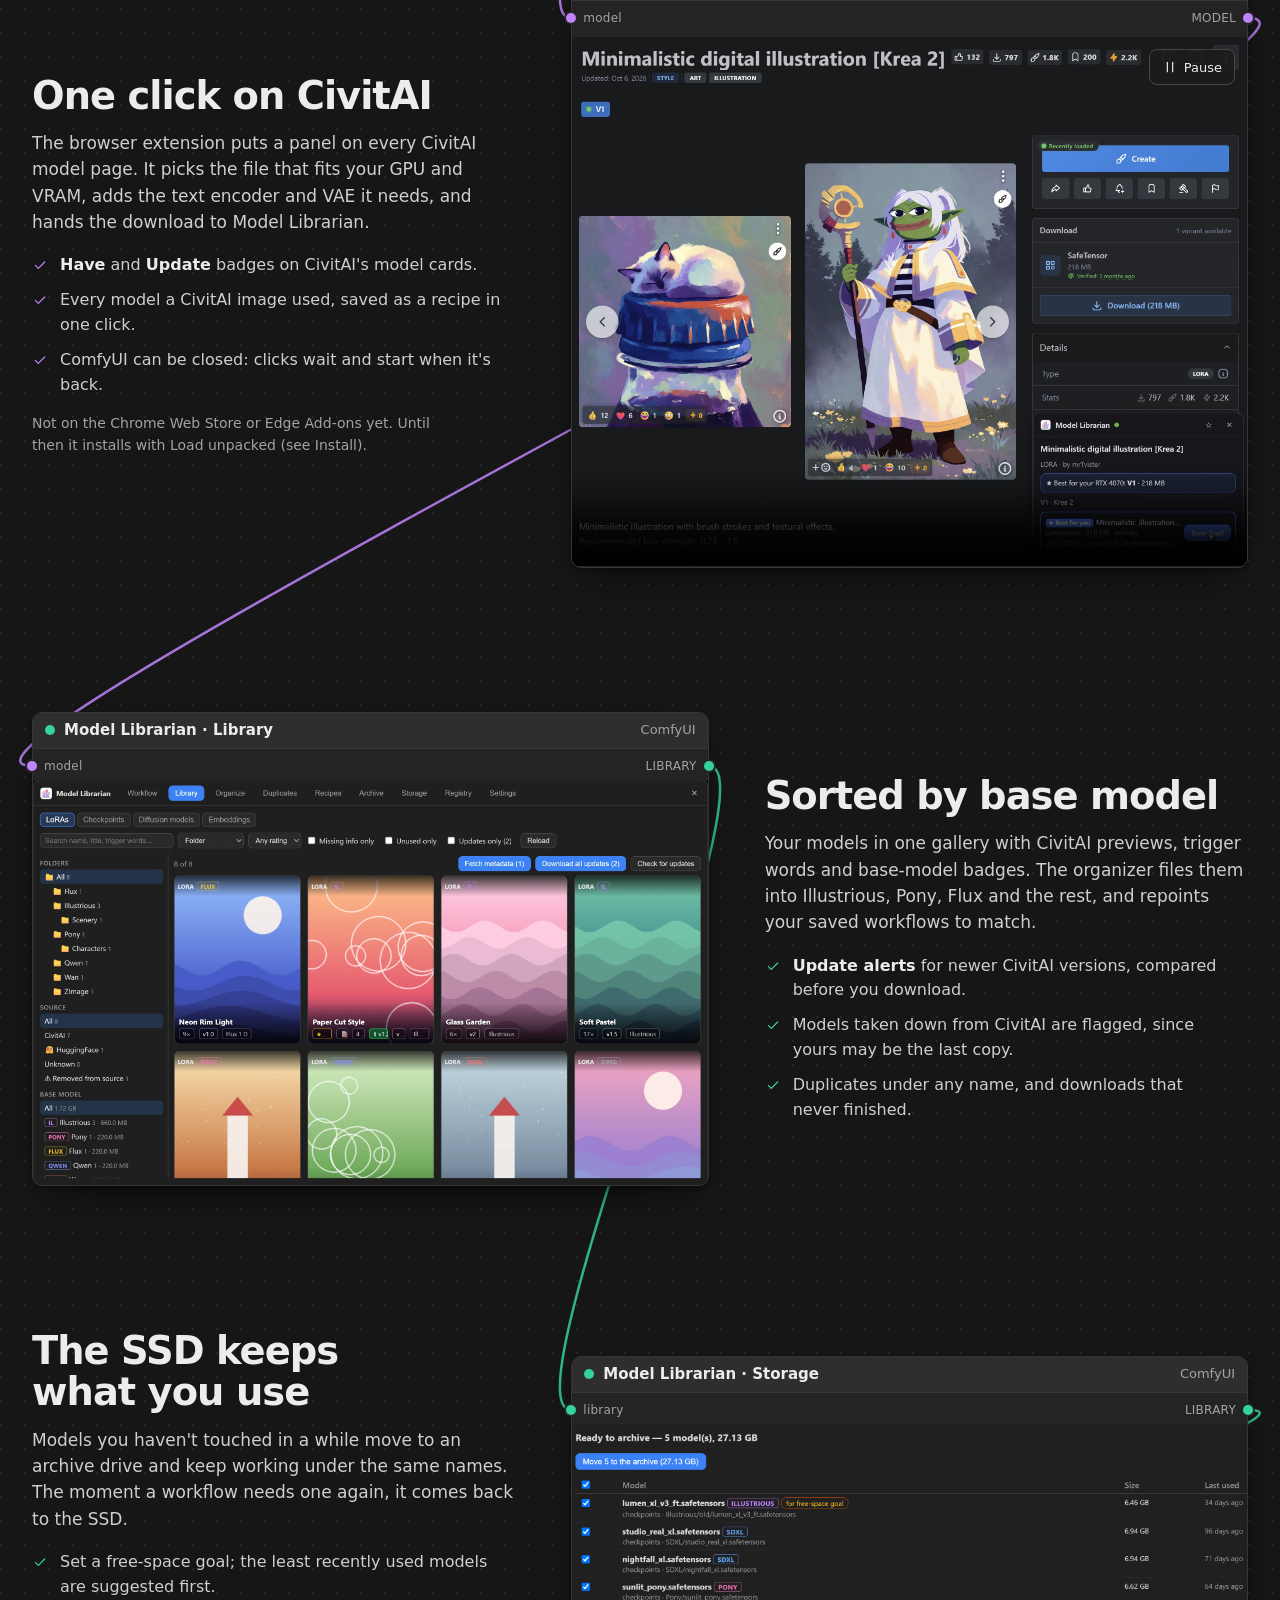
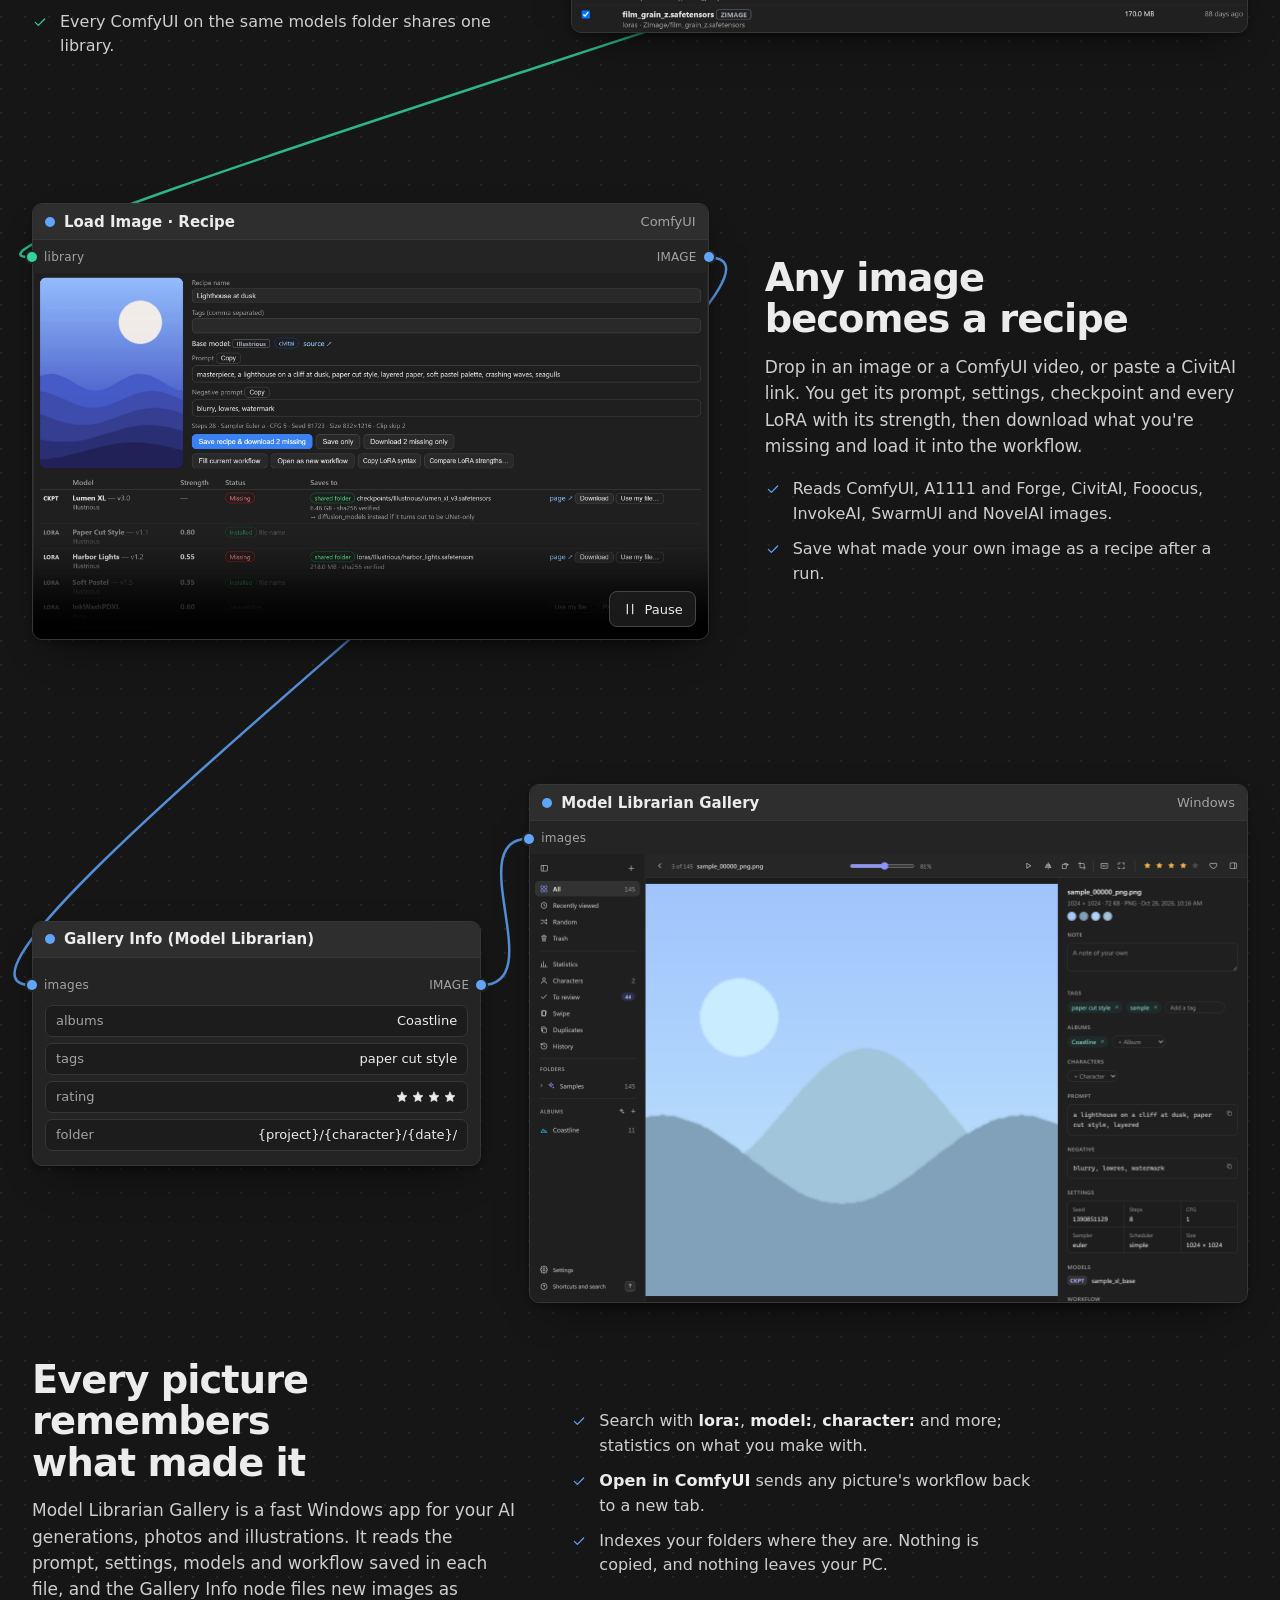
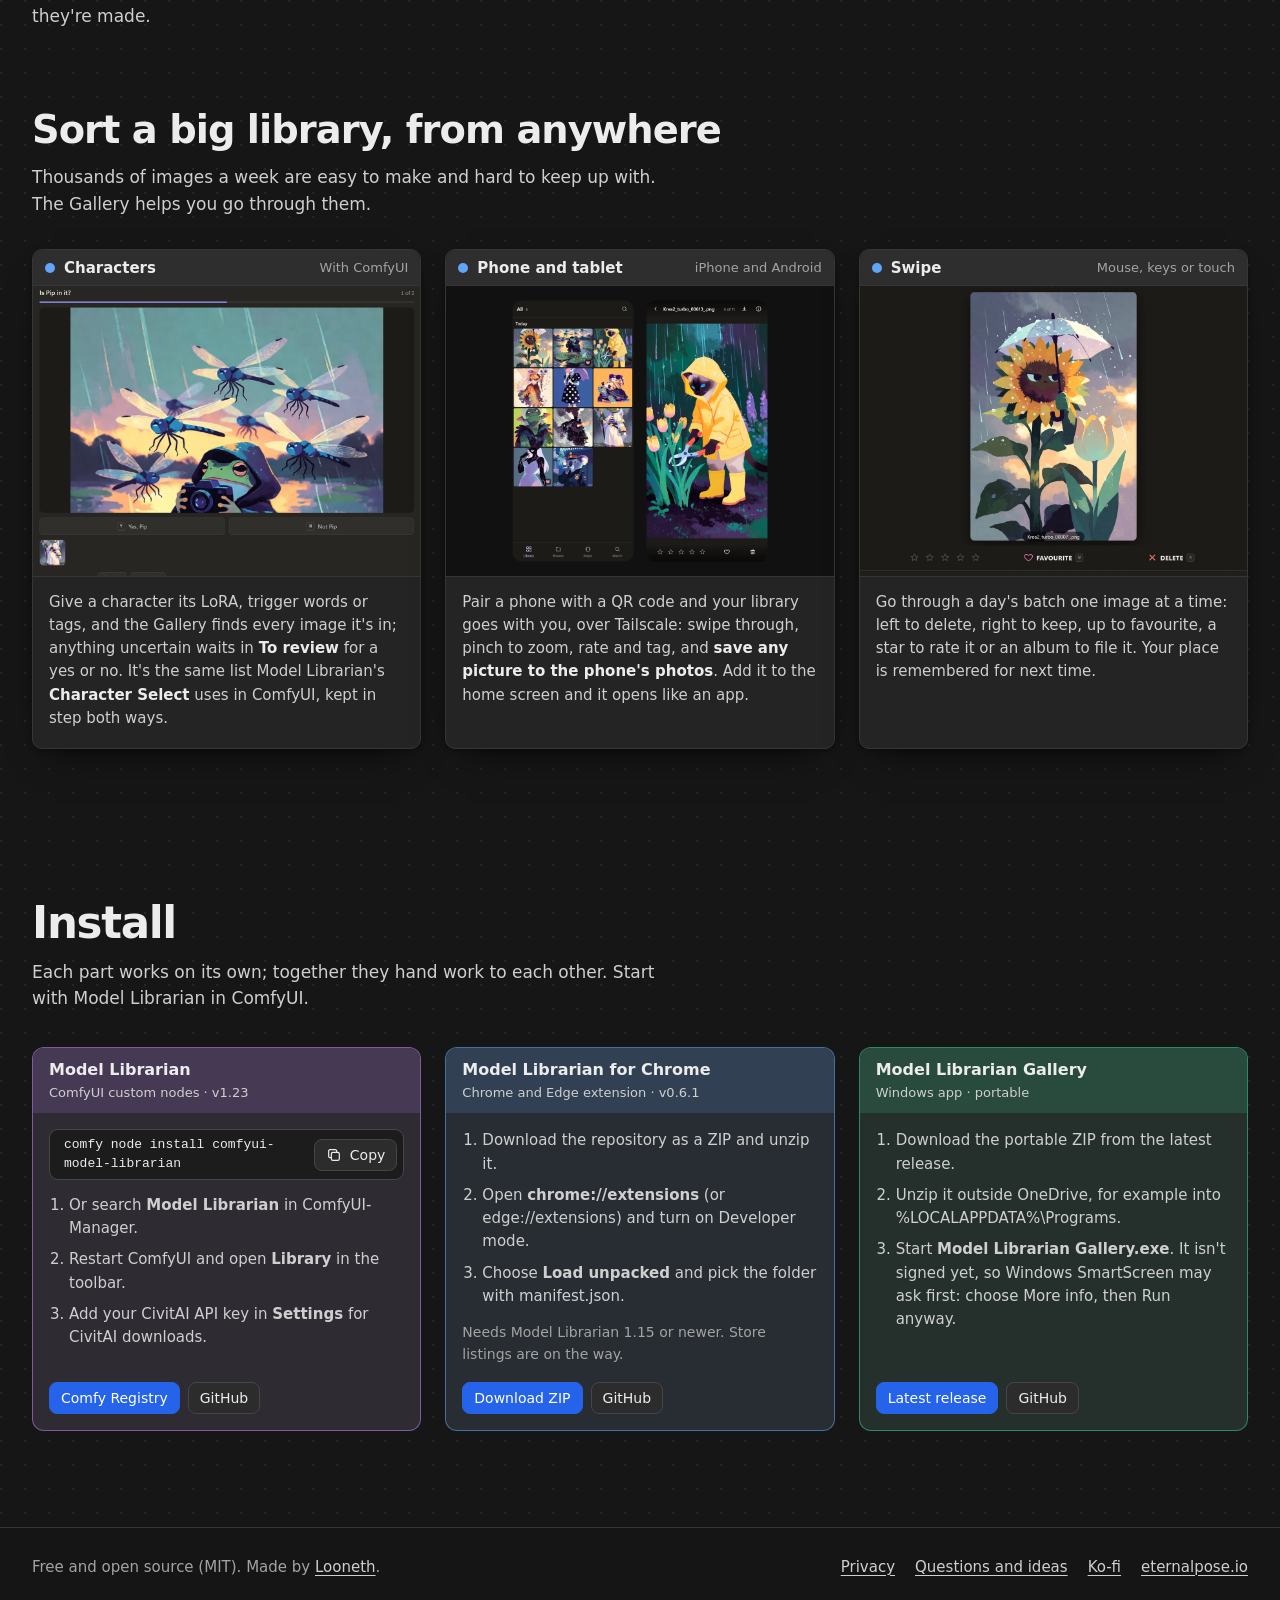
==== commit 29e3d1de: "Site: the hero's demo button says Watch it fetch them, and glows until it's first played" ====
--- a/docs/index.html
+++ b/docs/index.html
@@ -26,7 +26,6 @@
   <symbol id="i-star" viewBox="0 0 24 24"><path d="M12 3.5l2.6 5.4 5.9.8-4.3 4.1 1 5.8-5.2-2.8-5.2 2.8 1-5.8-4.3-4.1 5.9-.8z"/></symbol>
   <symbol id="i-pause" viewBox="0 0 24 24"><path d="M8 5v14M16 5v14"/></symbol>
   <symbol id="i-resume" viewBox="0 0 24 24"><path d="M7 5l12 7-12 7z"/></symbol>
-  <symbol id="i-play" viewBox="0 0 24 24"><path d="M12 4v11M7 10l5 5 5-5M5 20h14"/></symbol>
 </svg>
 
 <header class="bar">
@@ -149,7 +148,7 @@
             </div>
           </div>
           <div class="ml-foot">
-            <button class="btn primary" type="button" id="run"><svg class="i"><use href="#i-play"/></svg><span class="swap"><span>Download missing models</span><span>Run again</span></span></button>
+            <button class="btn primary" type="button" id="run"><svg class="i"><use href="#i-resume"/></svg><span class="swap"><span>Watch it fetch them</span><span>Run again</span></span></button>
             <span class="status"><span id="run-status" role="status">Try it: this workflow is missing two models.</span><span aria-hidden="true">Downloading from CivitAI into checkpoints and loras…</span><span aria-hidden="true">Both in place and checked. Queueing the workflow…</span><span aria-hidden="true">Done: the workflow runs.</span></span>
             <span class="port panel-out t-model">MODEL<span class="pin" id="p-panel-out"></span></span>
           </div>
--- a/docs/site/site.css
+++ b/docs/site/site.css
@@ -209,9 +209,12 @@
 .ml-row.verifying .swap > :last-child { color: var(--text-2); }
 #run .swap { justify-items: start; }
 #run:not(.ran) .swap > :last-child, #run.ran .swap > :first-child { visibility: hidden; }
-/* one glow on the button the first time the panel is in view, to say it can be pressed */
-#run.nudge::after { content: ""; position: absolute; inset: -5px; border: 2px solid var(--accent); border-radius: calc(var(--r-control) + 4px); opacity: 0; pointer-events: none; animation: nudge 1400ms var(--ease-out); }
+/* a glow on the button when the panel is in view, to say it can be pressed: again and again until it's first
+   played in this browser (.beckon), once on a visit after that (.nudge) */
+#run.nudge::after, #run.beckon::after { content: ""; position: absolute; inset: -5px; border: 2px solid var(--accent); border-radius: calc(var(--r-control) + 4px); opacity: 0; pointer-events: none; animation: nudge 1400ms var(--ease-out); }
+#run.beckon::after { animation: beckon 2400ms var(--ease-out) infinite; }
 @keyframes nudge { 0% { opacity: 0; transform: scale(0.94); } 30% { opacity: 0.9; } 100% { opacity: 0; transform: scale(1.08); } }
+@keyframes beckon { 0% { opacity: 0; transform: scale(0.94); } 17% { opacity: 0.9; } 58% { opacity: 0; transform: scale(1.08); } 100% { opacity: 0; transform: scale(1.08); } }
 .ml-row > .pill:first-child { justify-self: start; }
 .ml-foot .panel-out { margin-left: auto; font-size: 0.75rem; color: var(--dim); }
 .ml-foot .panel-out .pin { margin-right: -18px; }
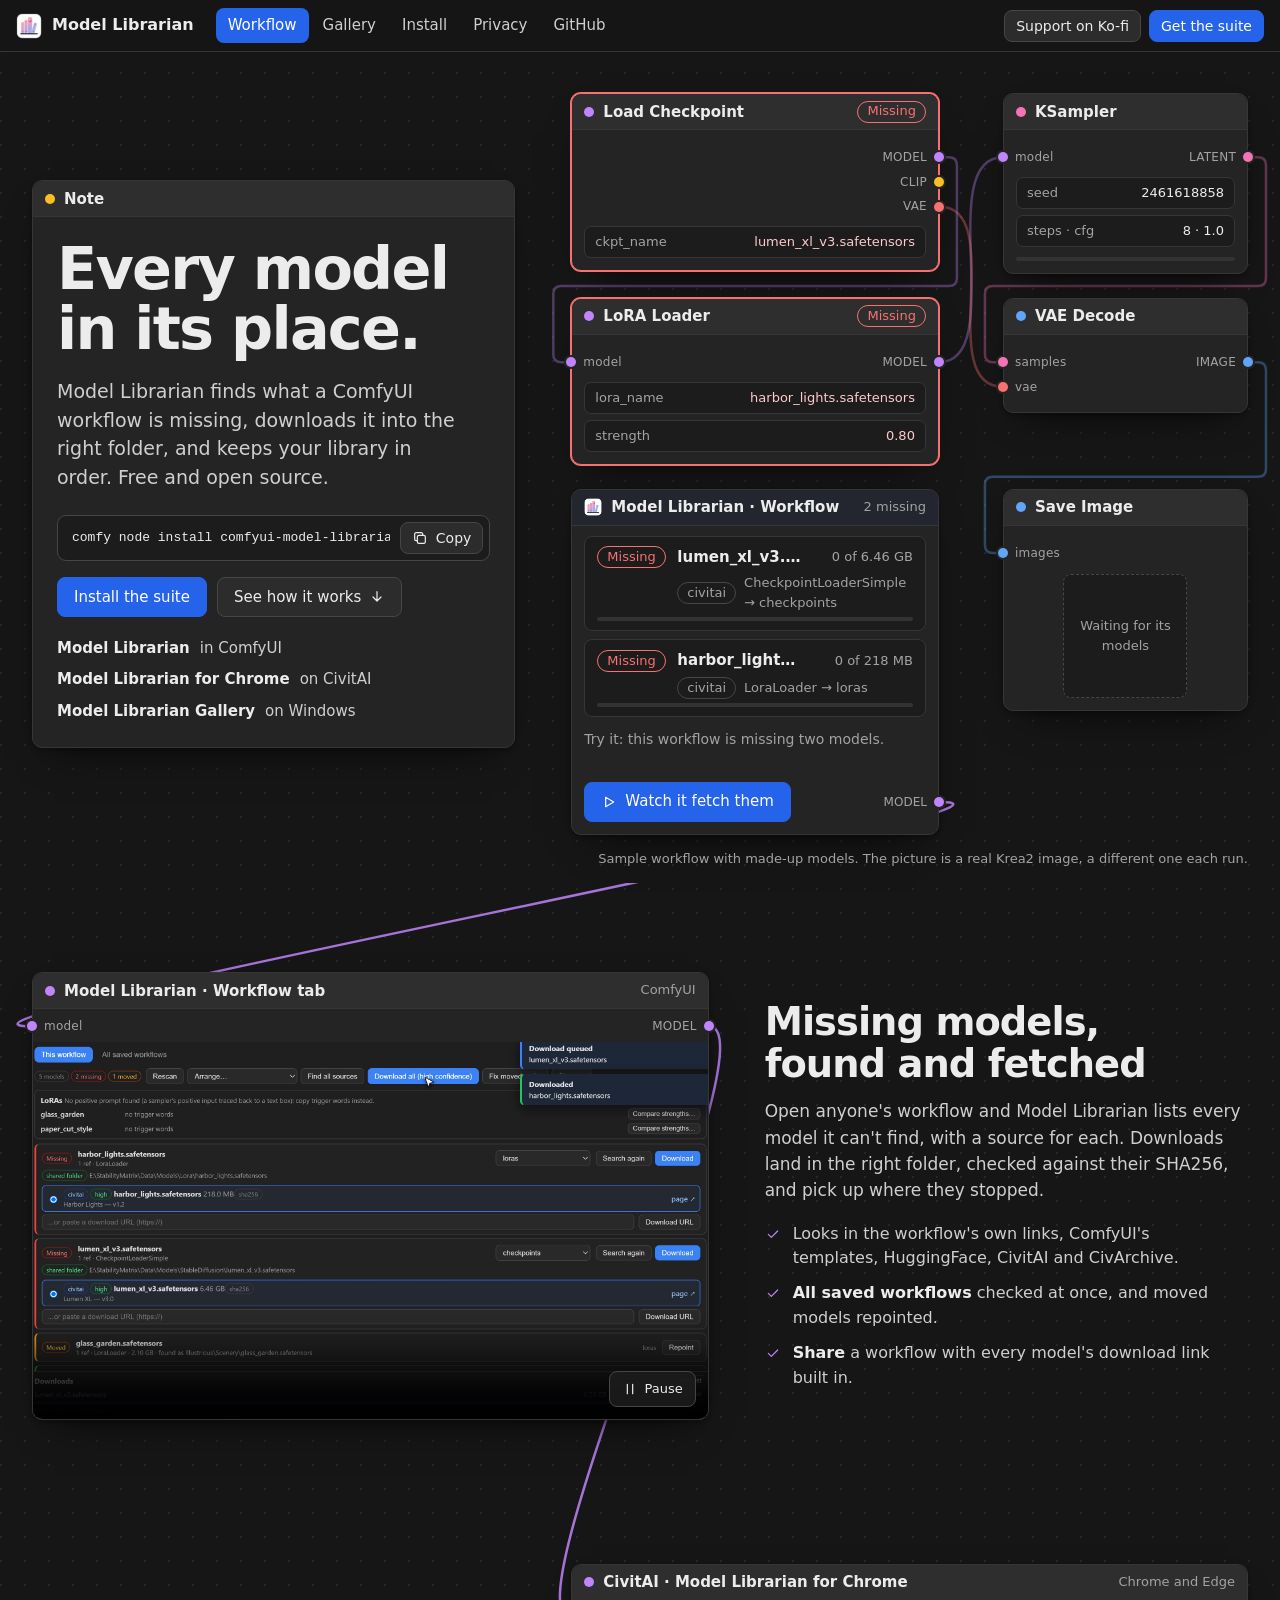
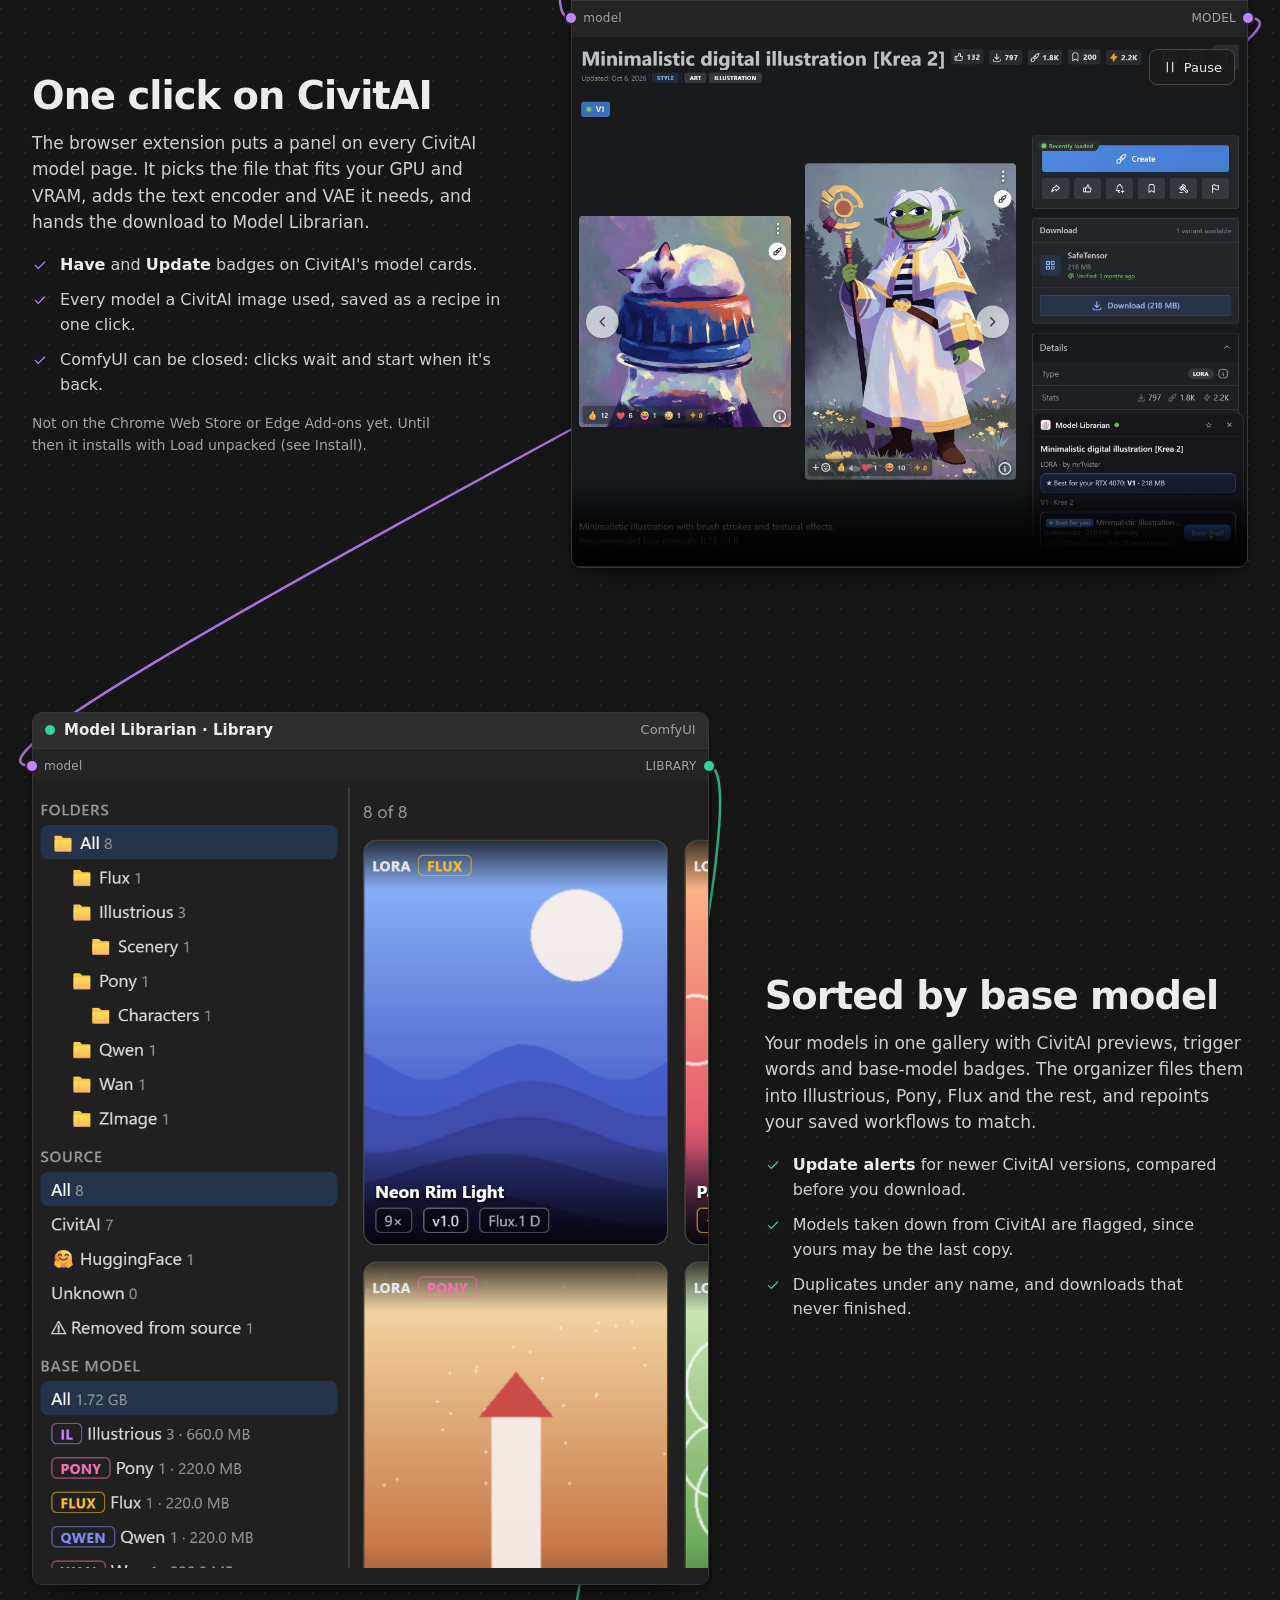
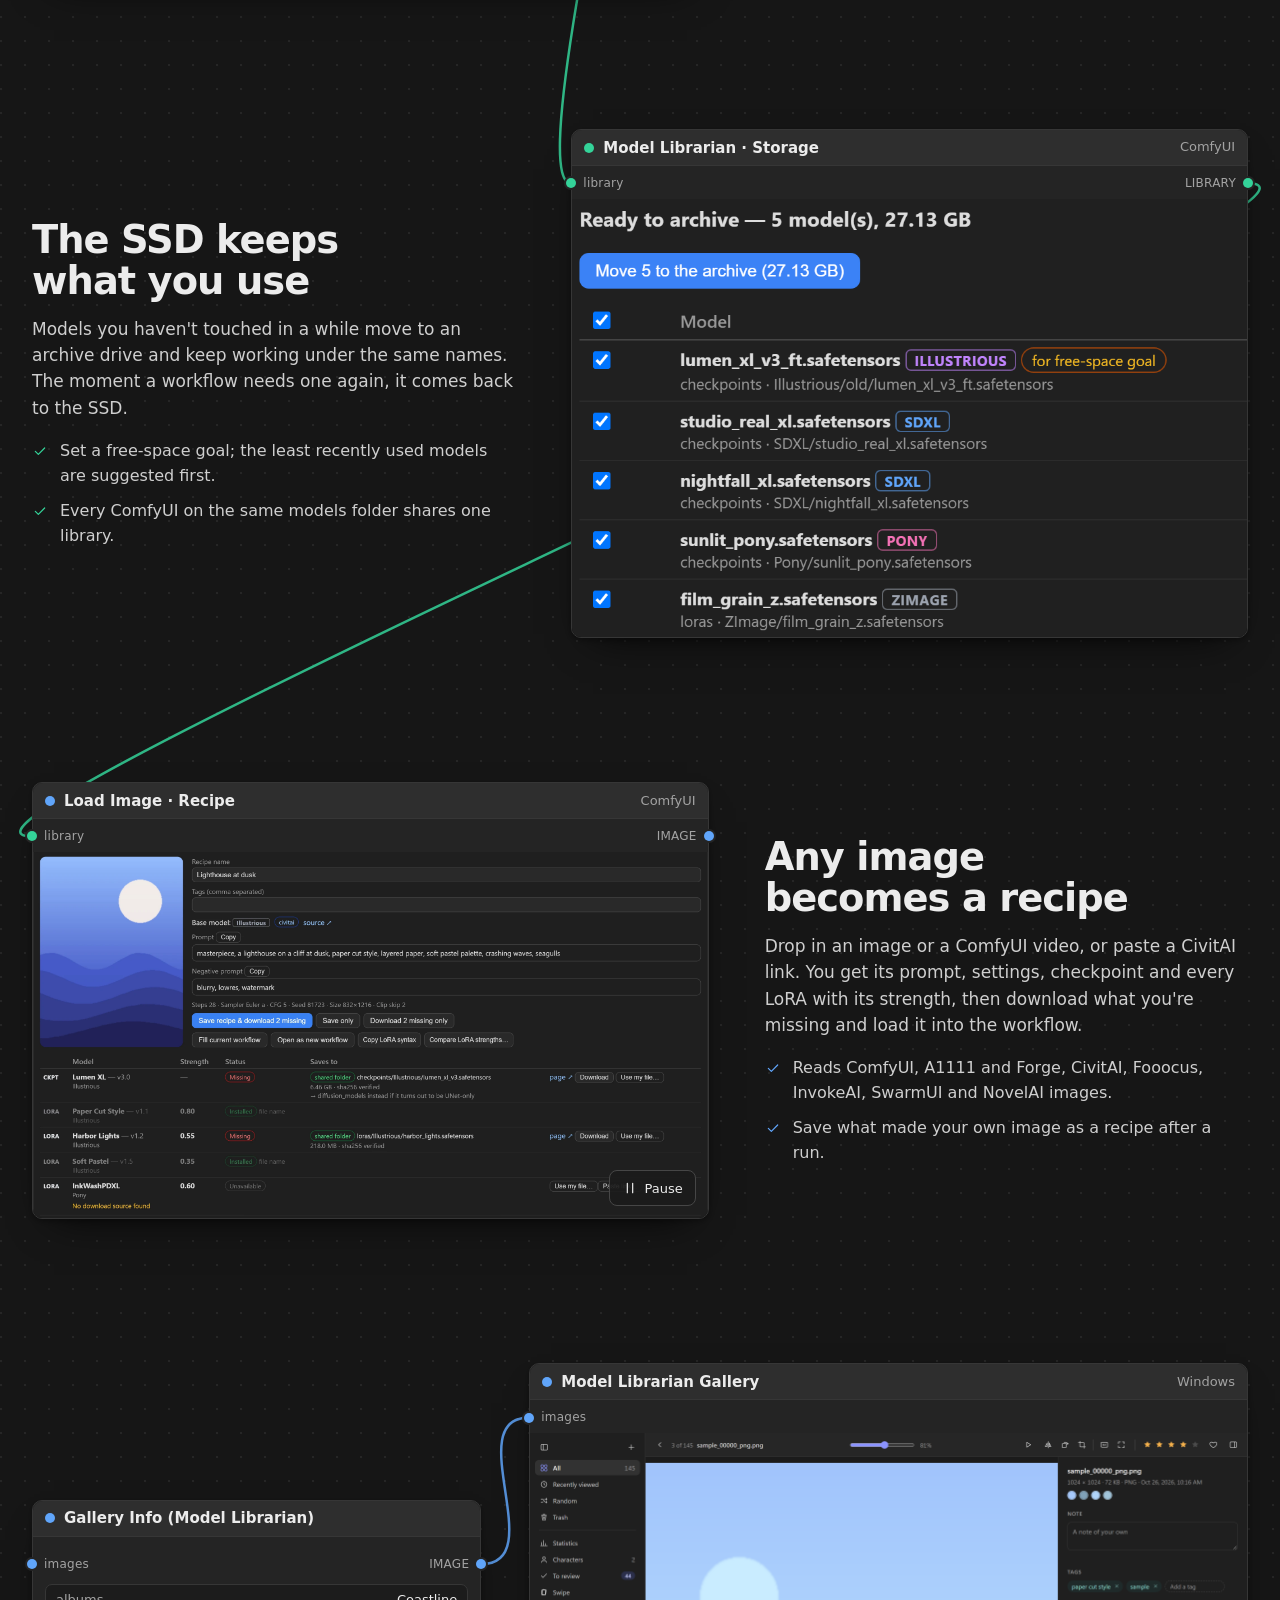
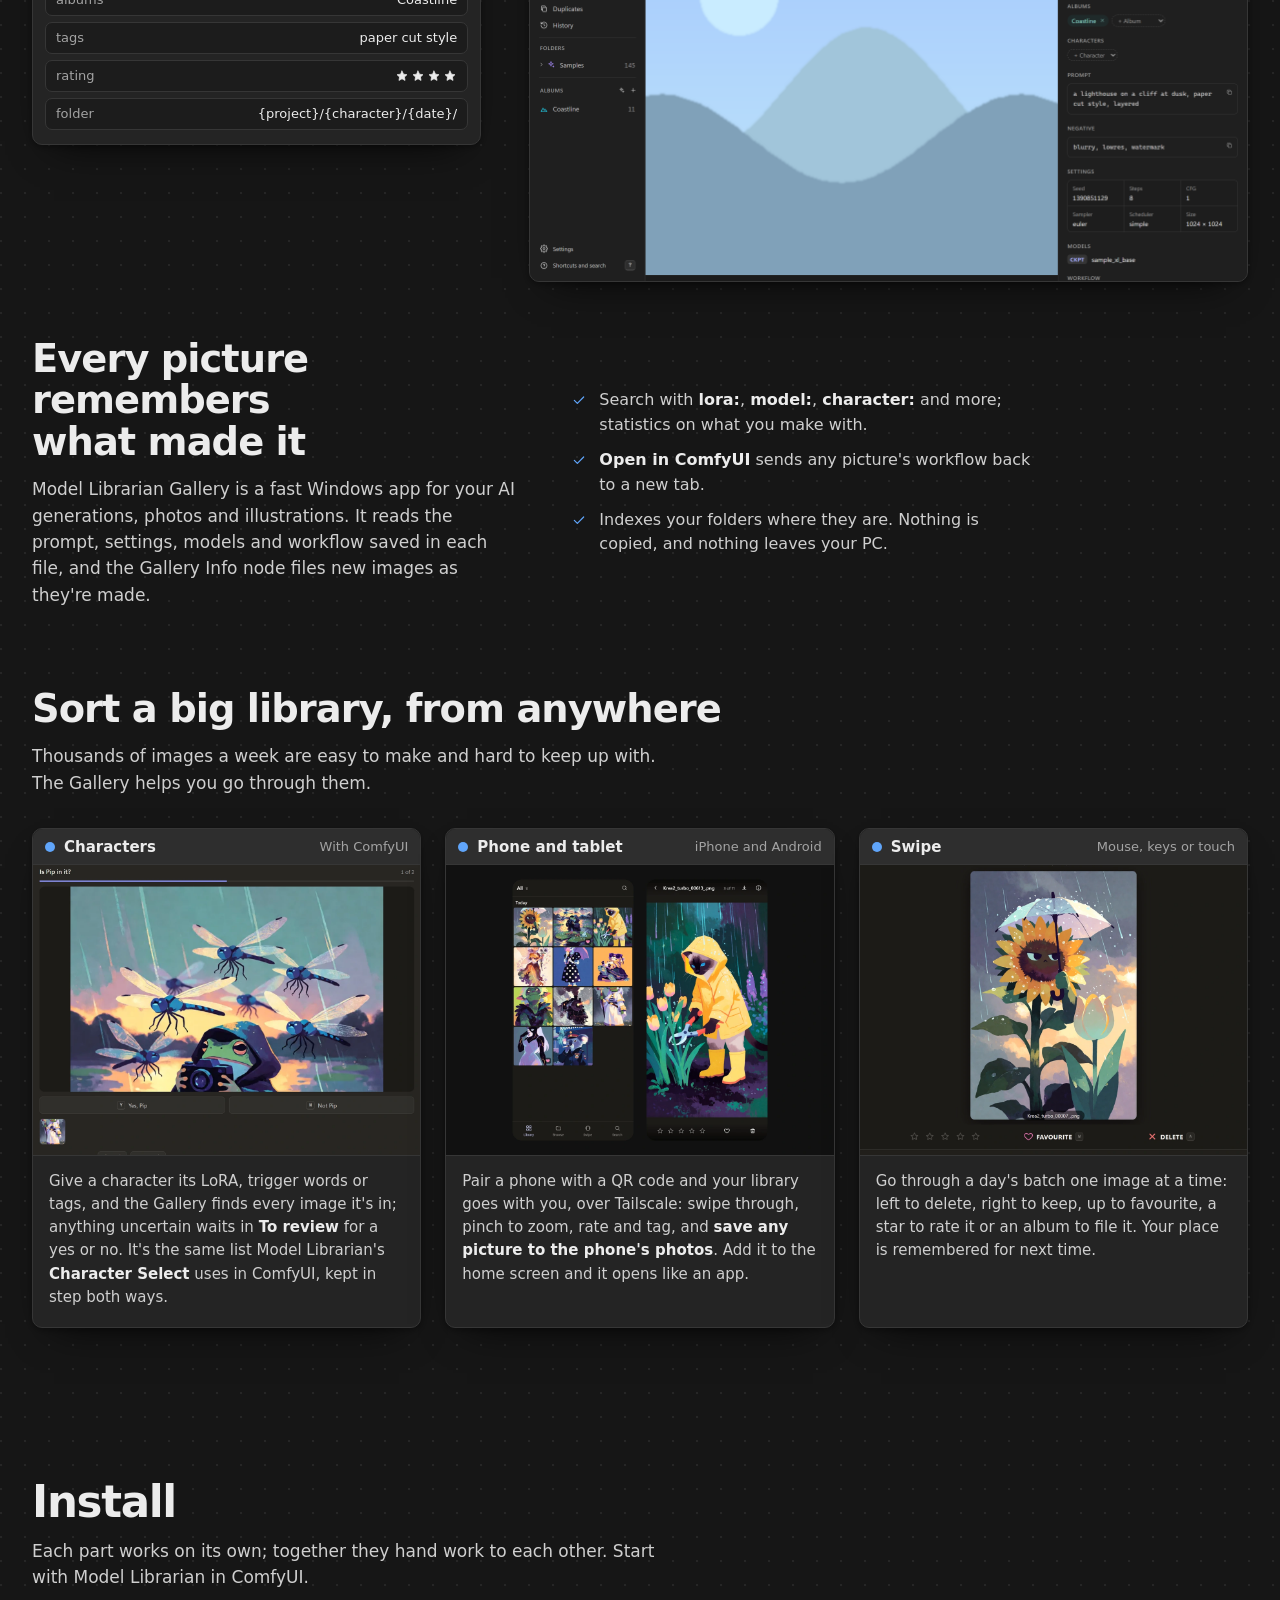
==== commit ce811cef: "Site: the hero workflow makes one of eleven Krea2 images at random, with a random seed, and another " ====
--- a/docs/index.html
+++ b/docs/index.html
@@ -104,7 +104,7 @@
           </div><div class="col out">
             <span class="port t-latent">LATENT<span class="pin" id="p-ks-out"></span></span>
           </div></div>
-          <div class="widget"><span class="k">seed</span><span class="v">1390851129</span></div>
+          <div class="widget"><span class="k">seed</span><span class="v" id="ks-seed">1390851129</span></div>
           <div class="widget"><span class="k">steps · cfg</span><span class="v">8 · 1.0</span></div>
           <div class="ks-progress" aria-hidden="true"><span id="ks-bar"></span></div>
         </div>
@@ -128,7 +128,7 @@
           <div class="ports"><div class="col in">
             <span class="port t-image"><span class="pin" id="p-save-in"></span>images</span>
           </div><div class="col out"></div></div>
-          <div class="preview"><span>Waiting for its models</span><img src="site/sample-image.webp" alt="The sample picture this workflow makes: pale mountains under a full moon." width="384" height="384"></div>
+          <div class="preview"><span>Waiting for its models</span><img id="ks-picture" src="site/hero/krea2-01.webp" alt="The picture this workflow makes: a grumpy sunflower holding an umbrella in the rain." width="384" height="384"></div>
         </div>
       </article>
 
@@ -154,7 +154,7 @@
           </div>
         </div>
       </article>
-      <p class="caption">Sample workflow. The models and picture are the sample data from the README screenshots.</p>
+      <p class="caption">Sample workflow with made-up models. The picture is a real Krea2 image, a different one each run.</p>
     </div>
   </section>
 
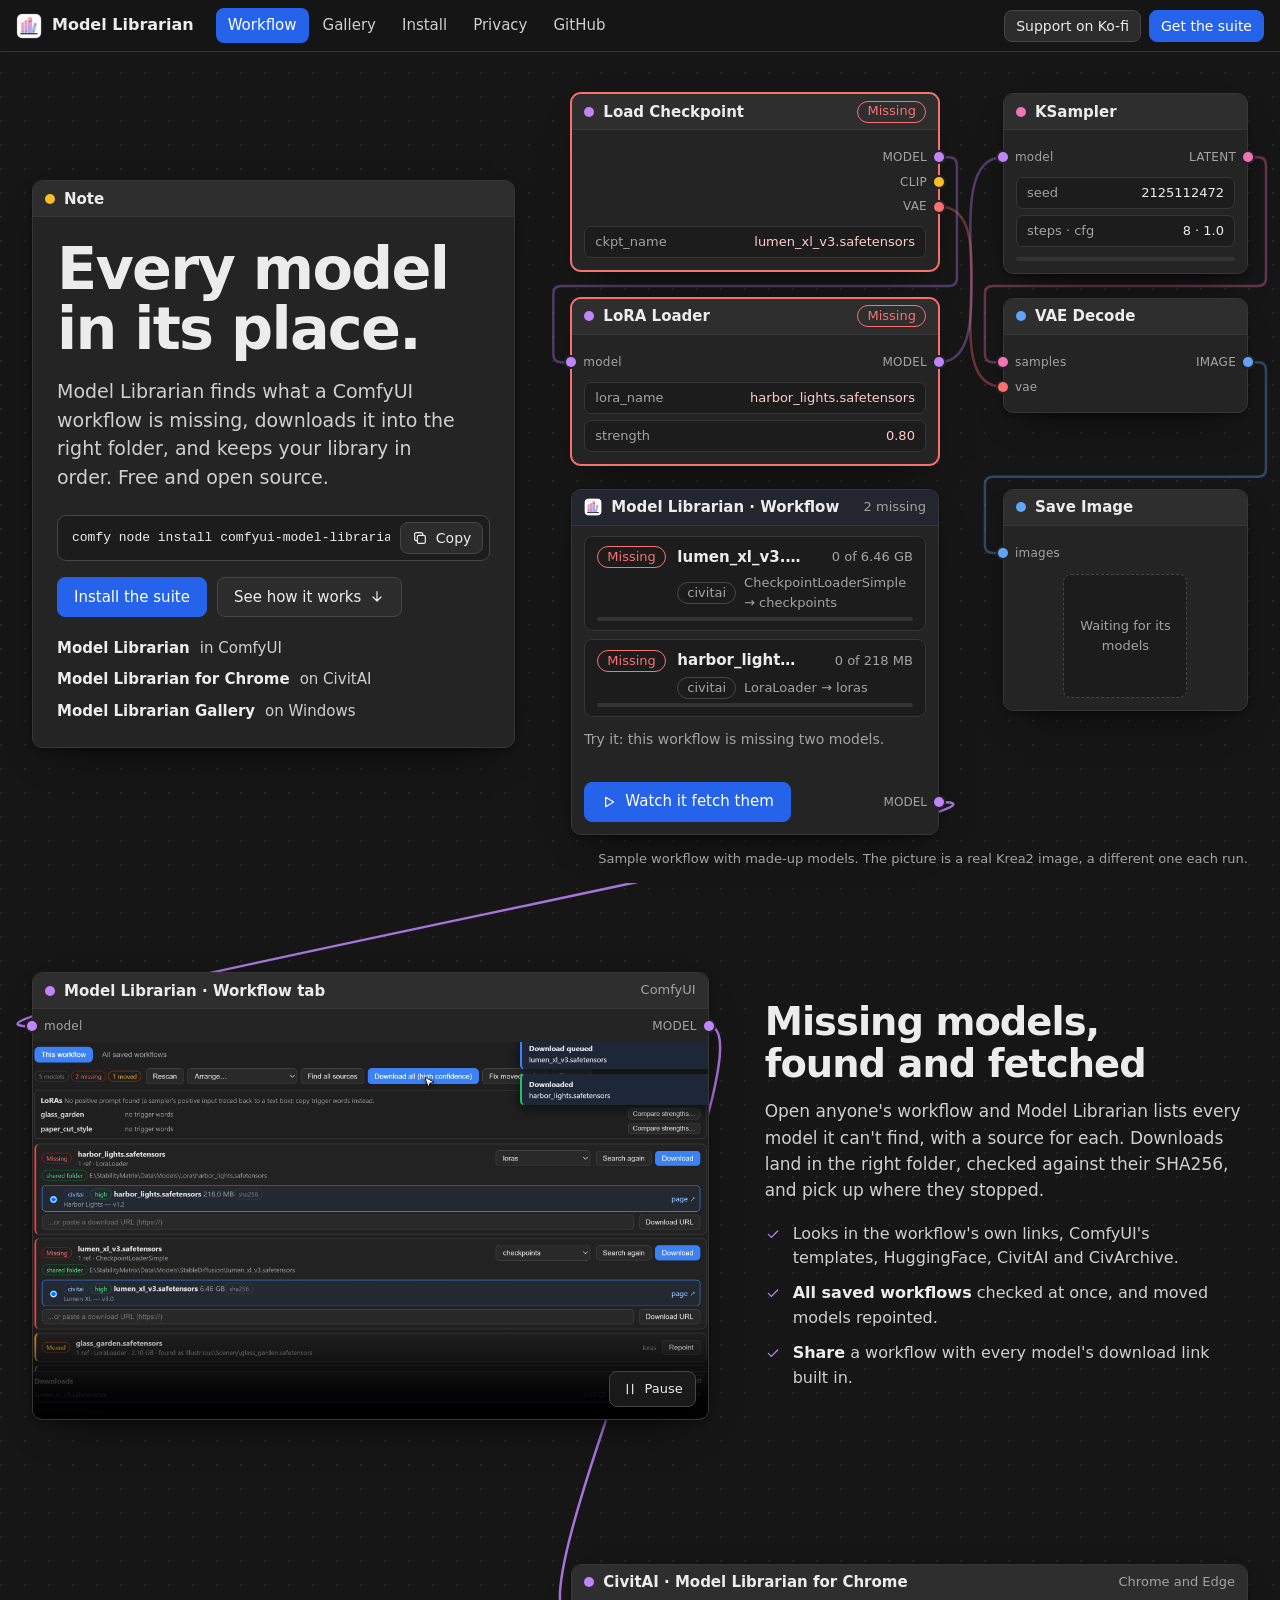
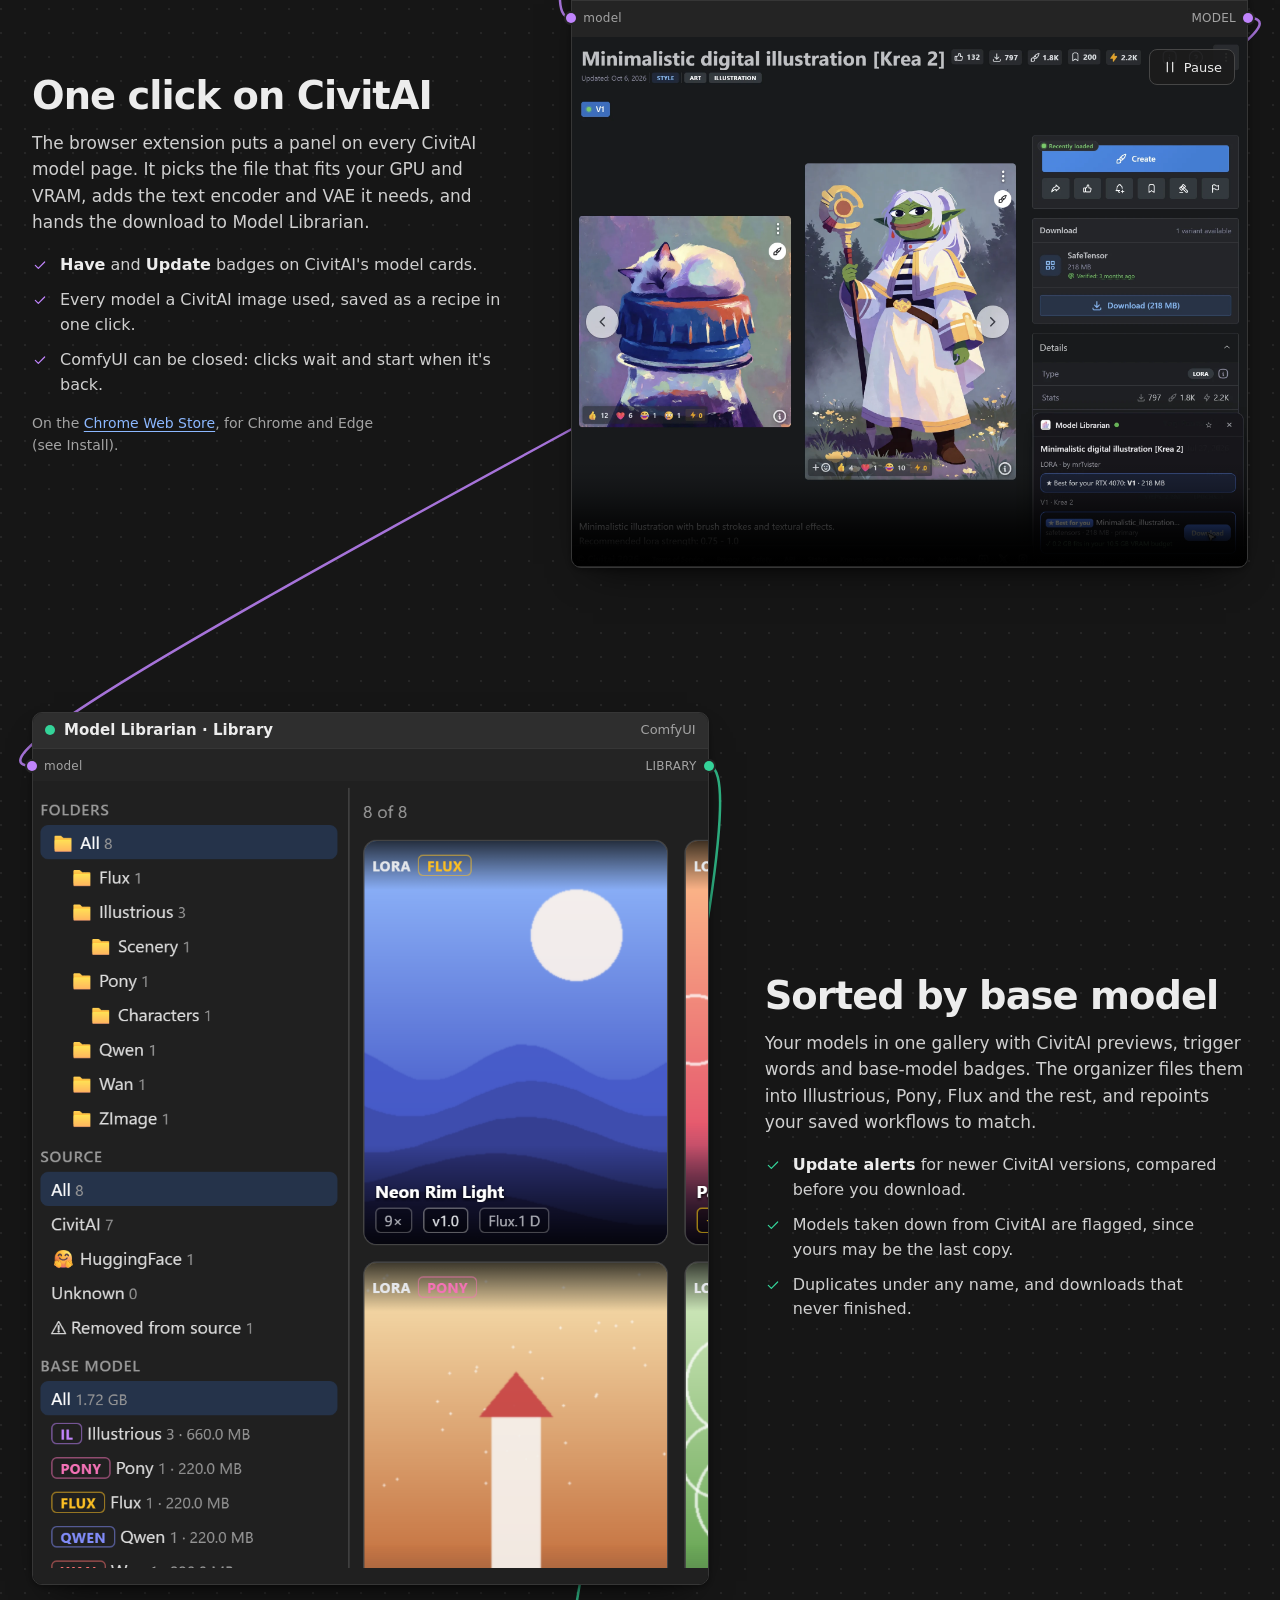
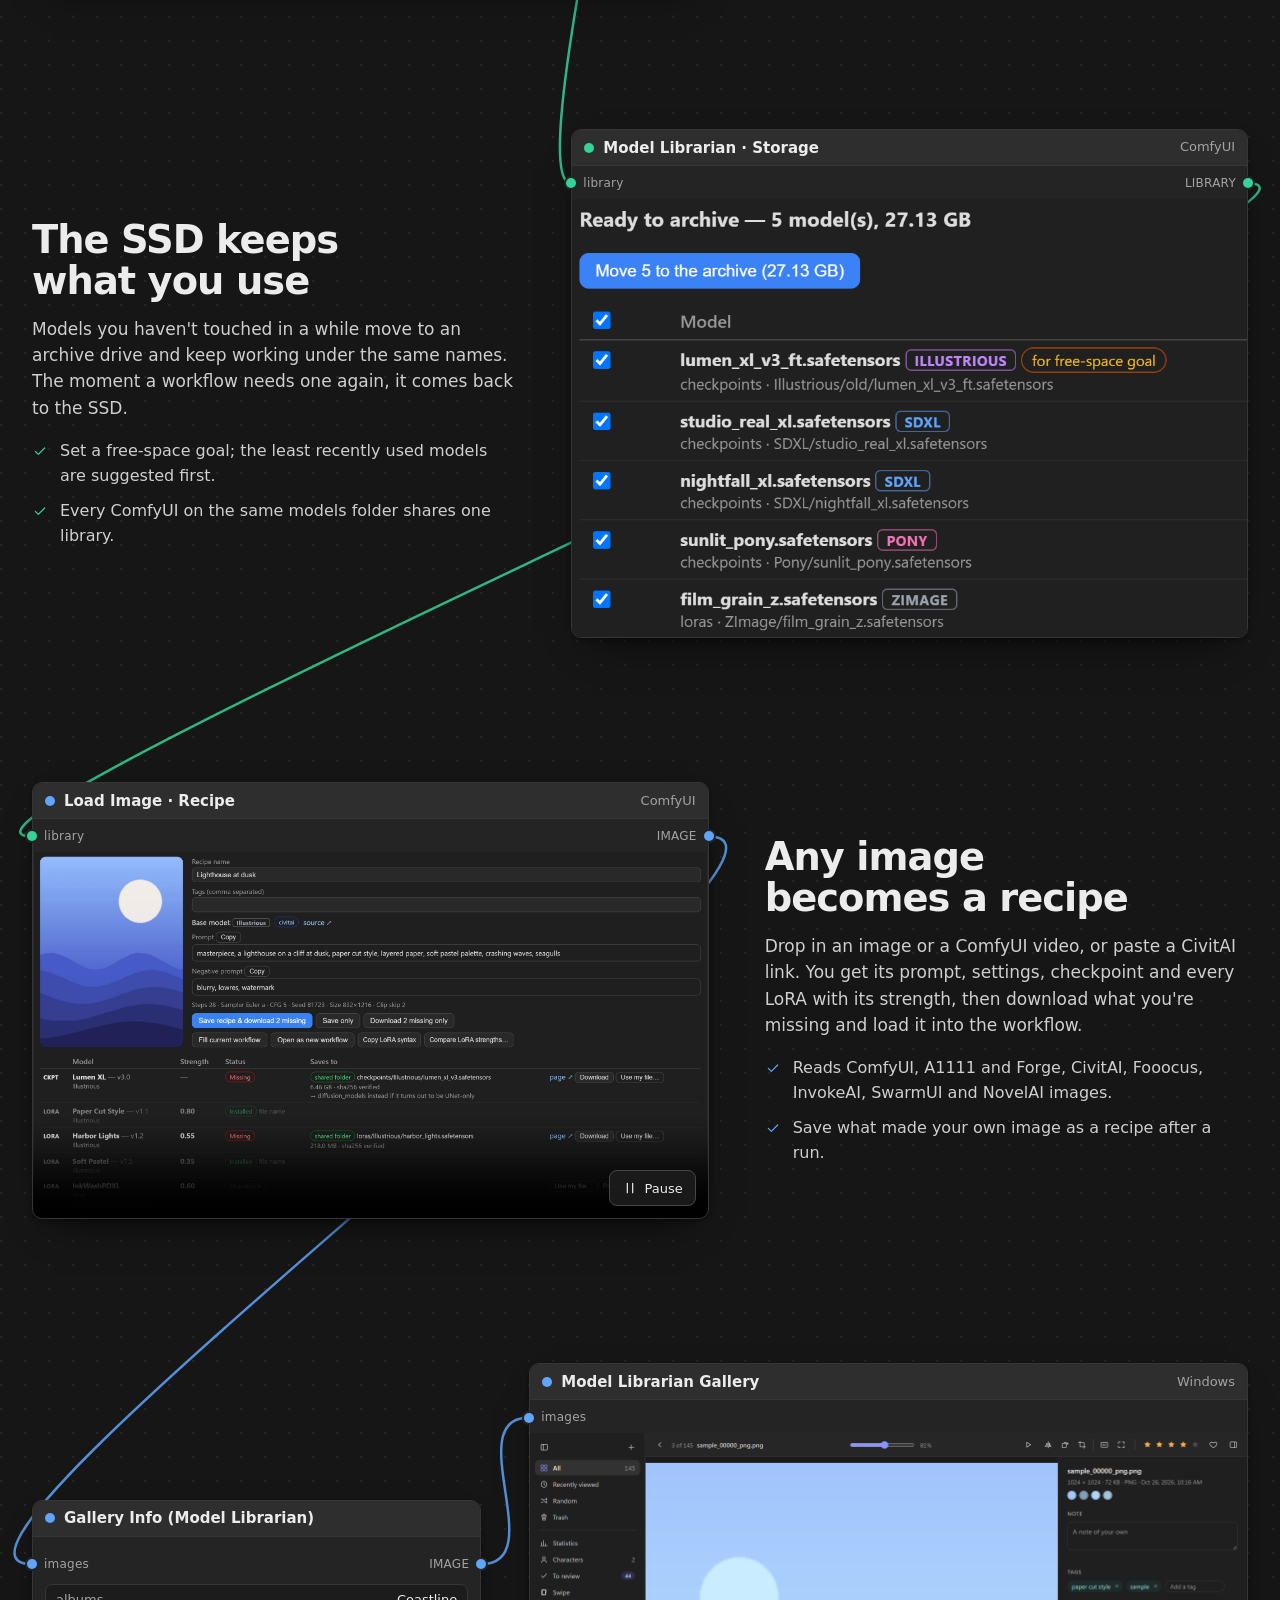
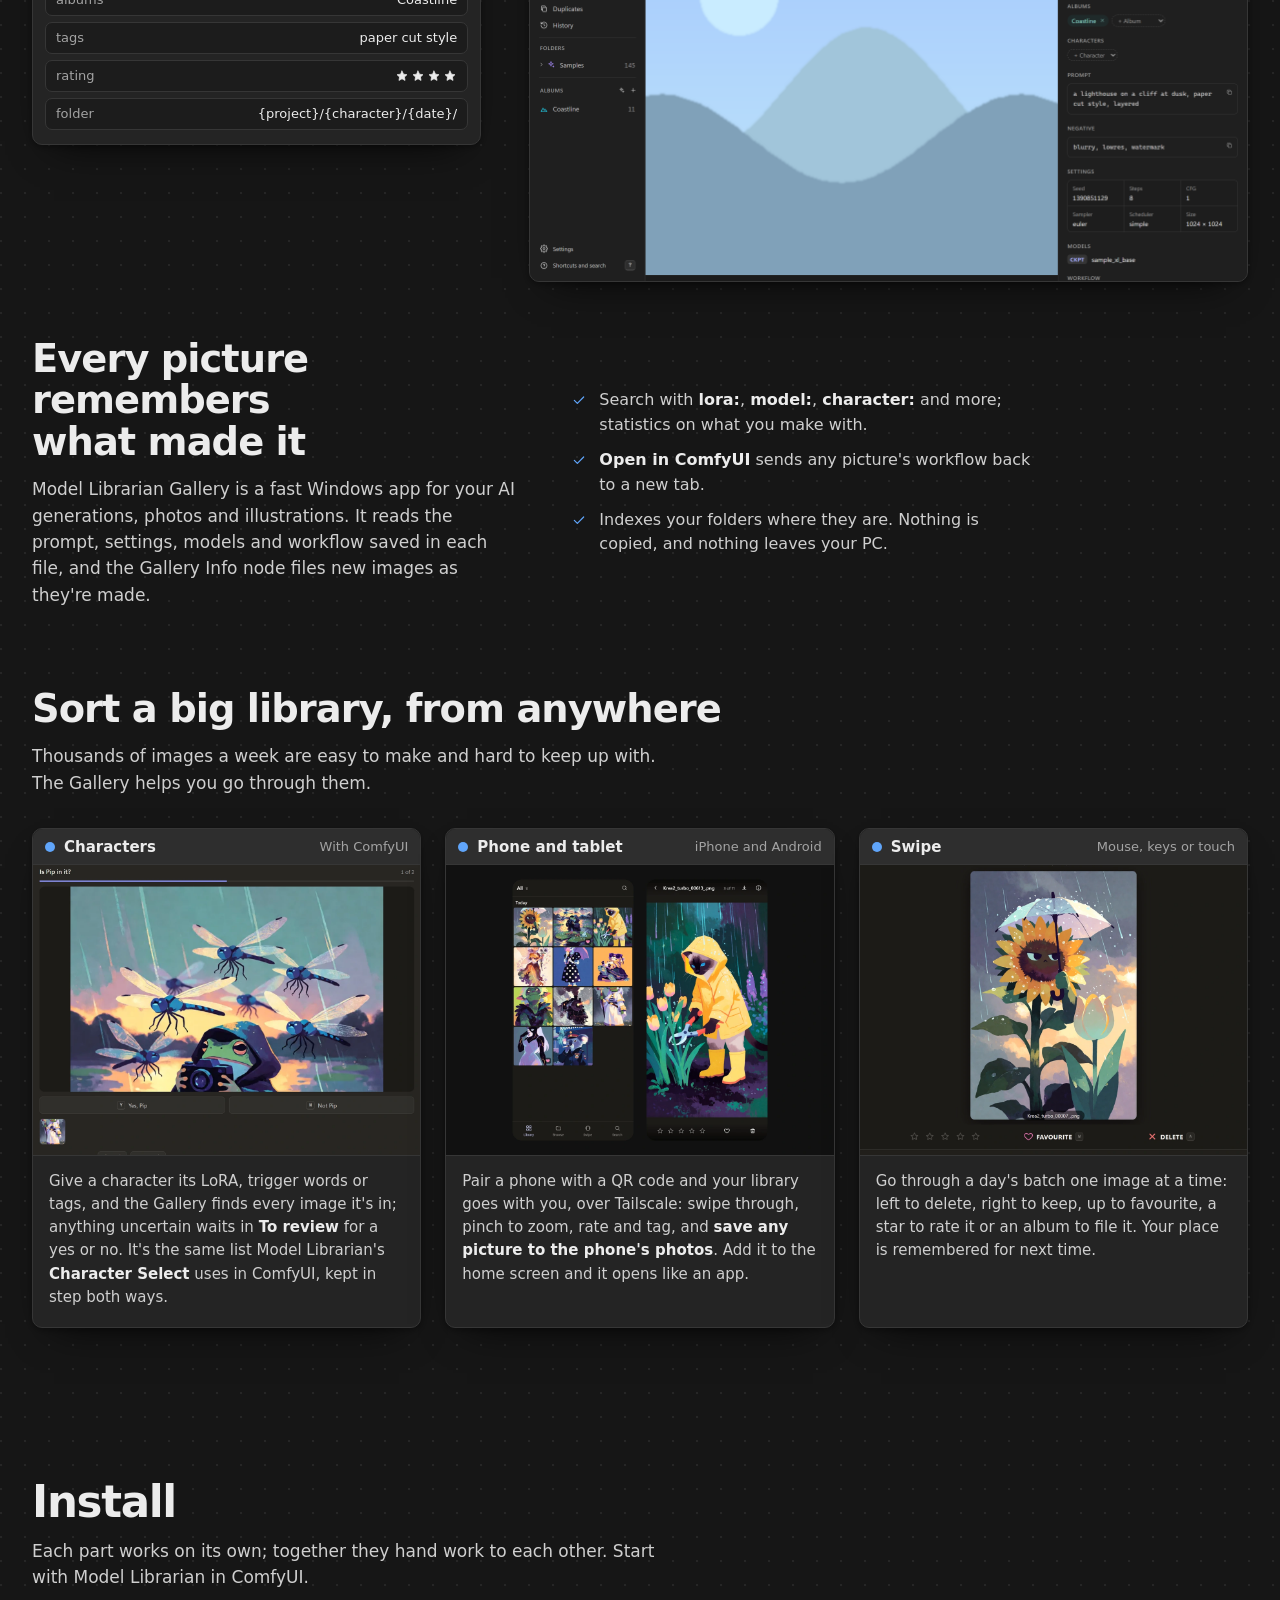
==== commit 6d2bc8dc: "Site: Model Librarian for Chrome is on the Chrome Web Store Install it from the store (Chrome and Ed" ====
--- a/docs/index.html
+++ b/docs/index.html
@@ -189,7 +189,7 @@
         <li><svg class="i"><use href="#i-check"/></svg><span>Every model a CivitAI image used, saved as a recipe in one click.</span></li>
         <li><svg class="i"><use href="#i-check"/></svg><span>ComfyUI can be closed: clicks wait and start when it's back.</span></li>
       </ul>
-      <p class="aside">Not on the Chrome Web Store or Edge Add-ons yet. Until then it installs with Load unpacked (see Install).</p>
+      <p class="aside">On the <a href="https://chromewebstore.google.com/detail/model-librarian/dnopofnpaeindcbbgfhfjkbnjmmjjkcc">Chrome Web Store</a>, for Chrome and Edge (see Install).</p>
     </div>
   </section>
 
@@ -300,7 +300,7 @@
     <p>Each part works on its own; together they hand work to each other. Start with Model Librarian in ComfyUI.</p>
     <div class="groups">
       <section class="group g-ml" aria-labelledby="g1">
-        <header><h3 id="g1">Model Librarian</h3><span>ComfyUI custom nodes · v1.23</span></header>
+        <header><h3 id="g1">Model Librarian</h3><span>ComfyUI custom nodes · v1.27</span></header>
         <div class="body">
           <div class="cmd"><code id="cmd-ml">comfy node install comfyui-model-librarian</code><button class="btn small" type="button" data-copy="cmd-ml"><svg class="i"><use href="#i-copy"/></svg>Copy</button></div>
           <ol>
@@ -312,15 +312,15 @@
         </div>
       </section>
       <section class="group g-ext" aria-labelledby="g2">
-        <header><h3 id="g2">Model Librarian for Chrome</h3><span>Chrome and Edge extension · v0.6.1</span></header>
+        <header><h3 id="g2">Model Librarian for Chrome</h3><span>Chrome and Edge extension · v0.9</span></header>
         <div class="body">
           <ol>
-            <li>Download the repository as a ZIP and unzip it.</li>
-            <li>Open <b>chrome://extensions</b> (or edge://extensions) and turn on Developer mode.</li>
-            <li>Choose <b>Load unpacked</b> and pick the folder with manifest.json.</li>
+            <li>Open it on the Chrome Web Store and choose <b>Add to Chrome</b>.</li>
+            <li>In Edge, allow extensions from other stores first (Edge offers it on the page).</li>
+            <li>Pin <b>Model Librarian</b> to the toolbar.</li>
           </ol>
-          <p class="needs">Needs Model Librarian 1.15 or newer. Store listings are on the way.</p>
-          <div class="links"><a class="btn small primary" href="https://github.com/EY4O/Chrome-Model-Librarian/archive/refs/heads/main.zip">Download ZIP</a><a class="btn small" href="https://github.com/EY4O/Chrome-Model-Librarian">GitHub</a></div>
+          <p class="needs">Needs Model Librarian 1.15 or newer. It updates by itself; the GitHub page has Load unpacked for the newest build.</p>
+          <div class="links"><a class="btn small primary" href="https://chromewebstore.google.com/detail/model-librarian/dnopofnpaeindcbbgfhfjkbnjmmjjkcc">Chrome Web Store</a><a class="btn small" href="https://github.com/EY4O/Chrome-Model-Librarian">GitHub</a></div>
         </div>
       </section>
       <section class="group g-gal" aria-labelledby="g3">
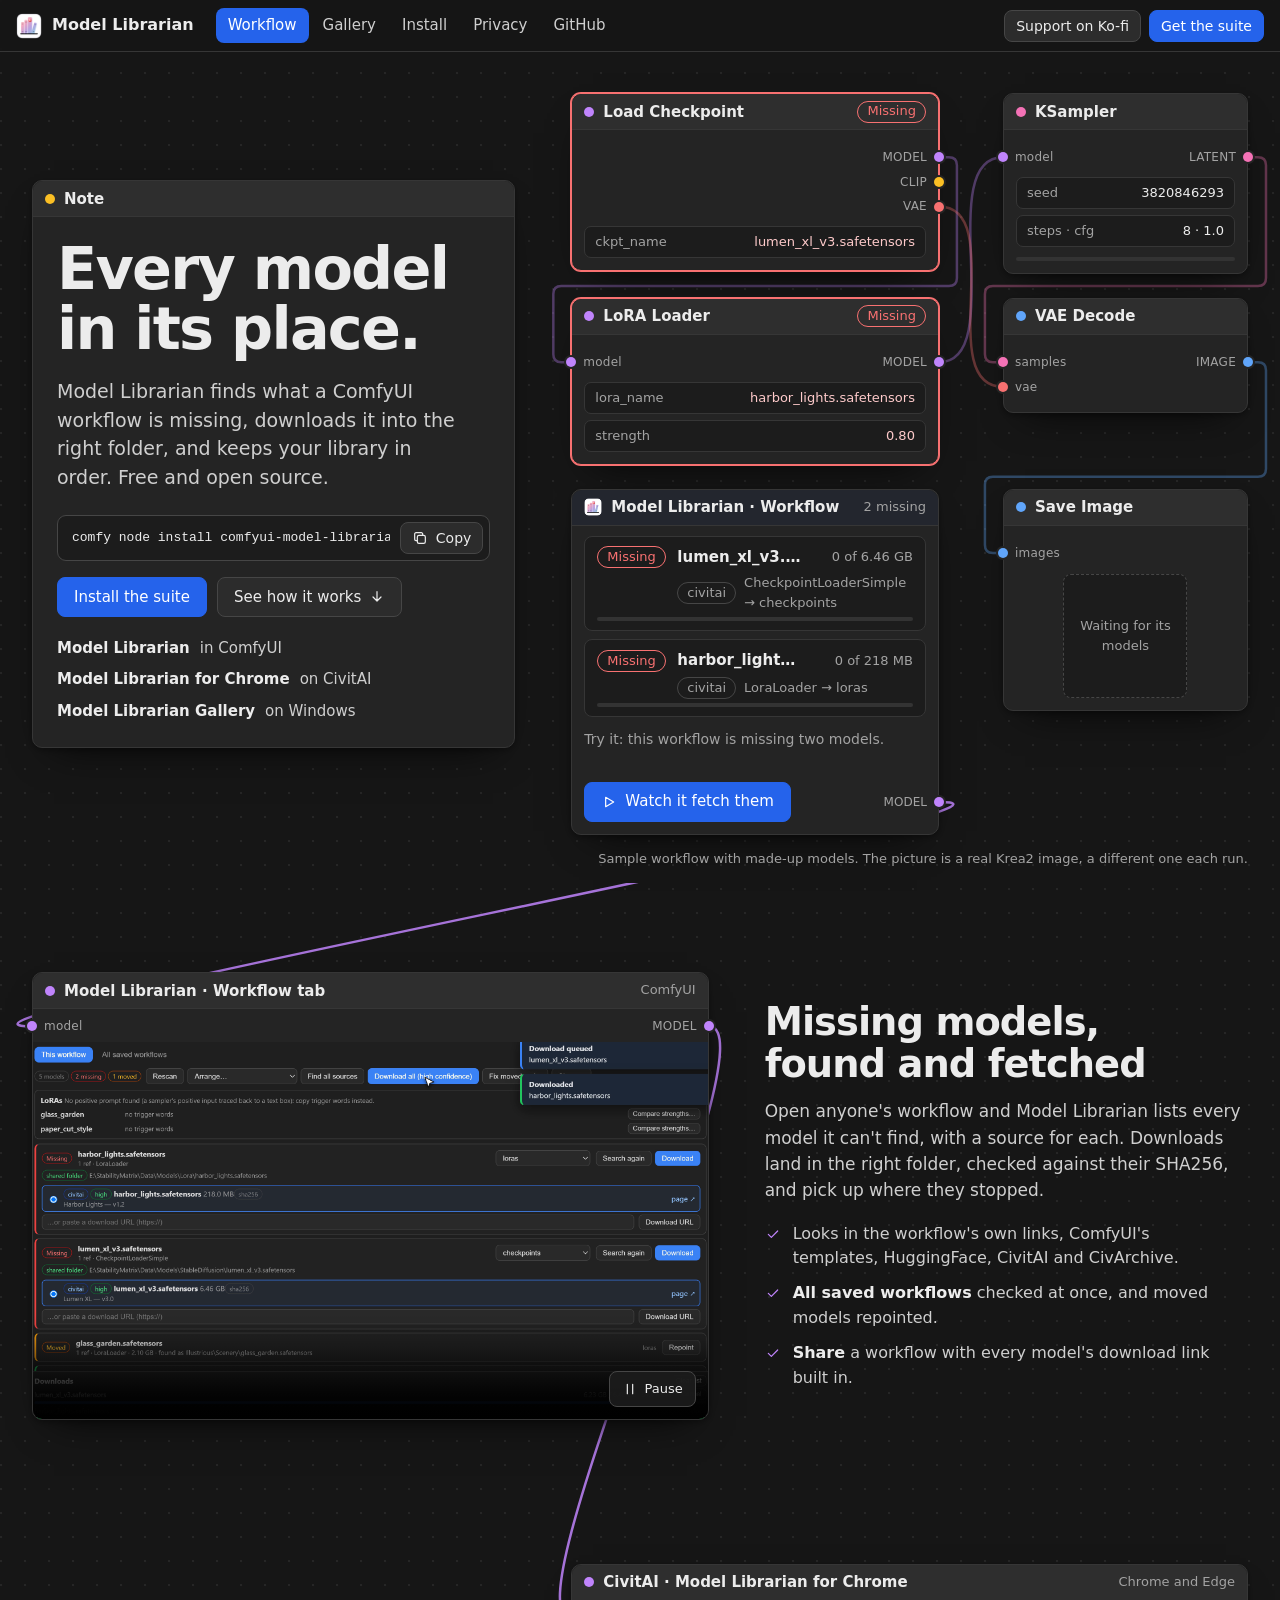
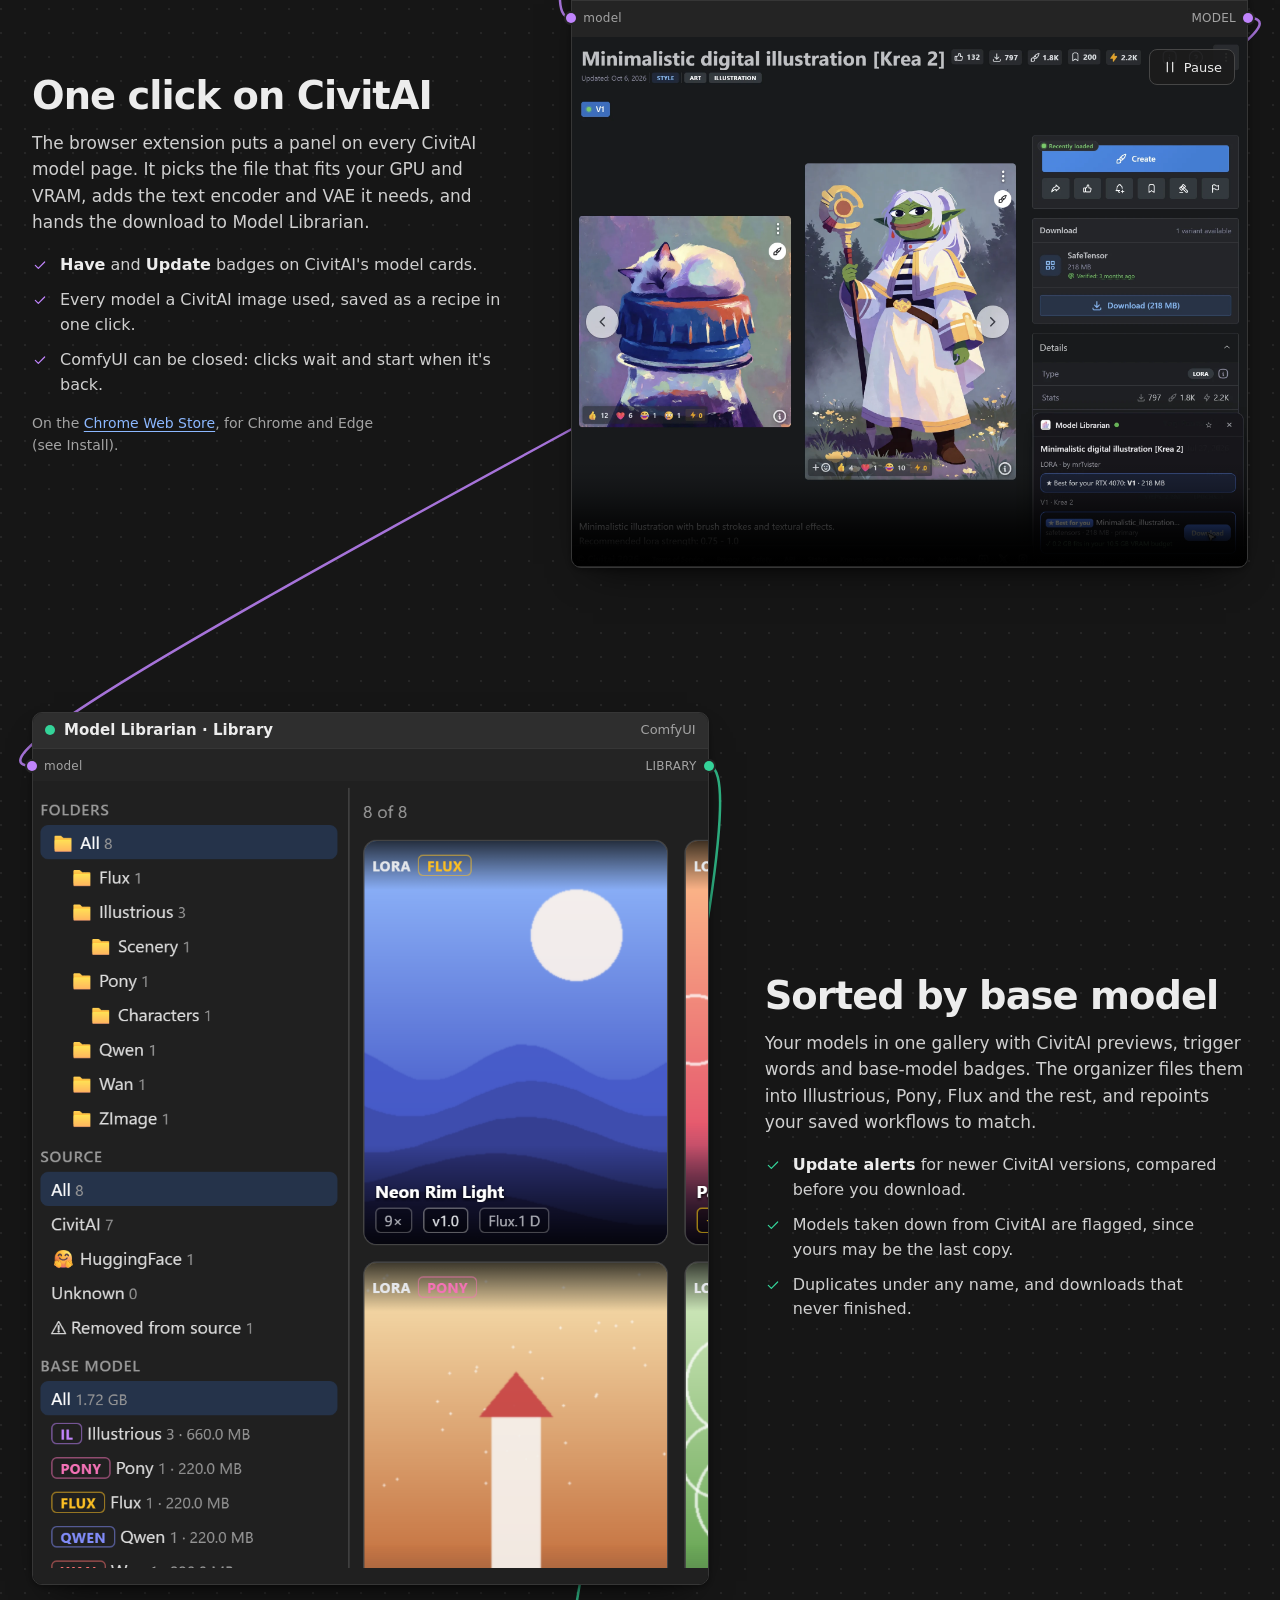
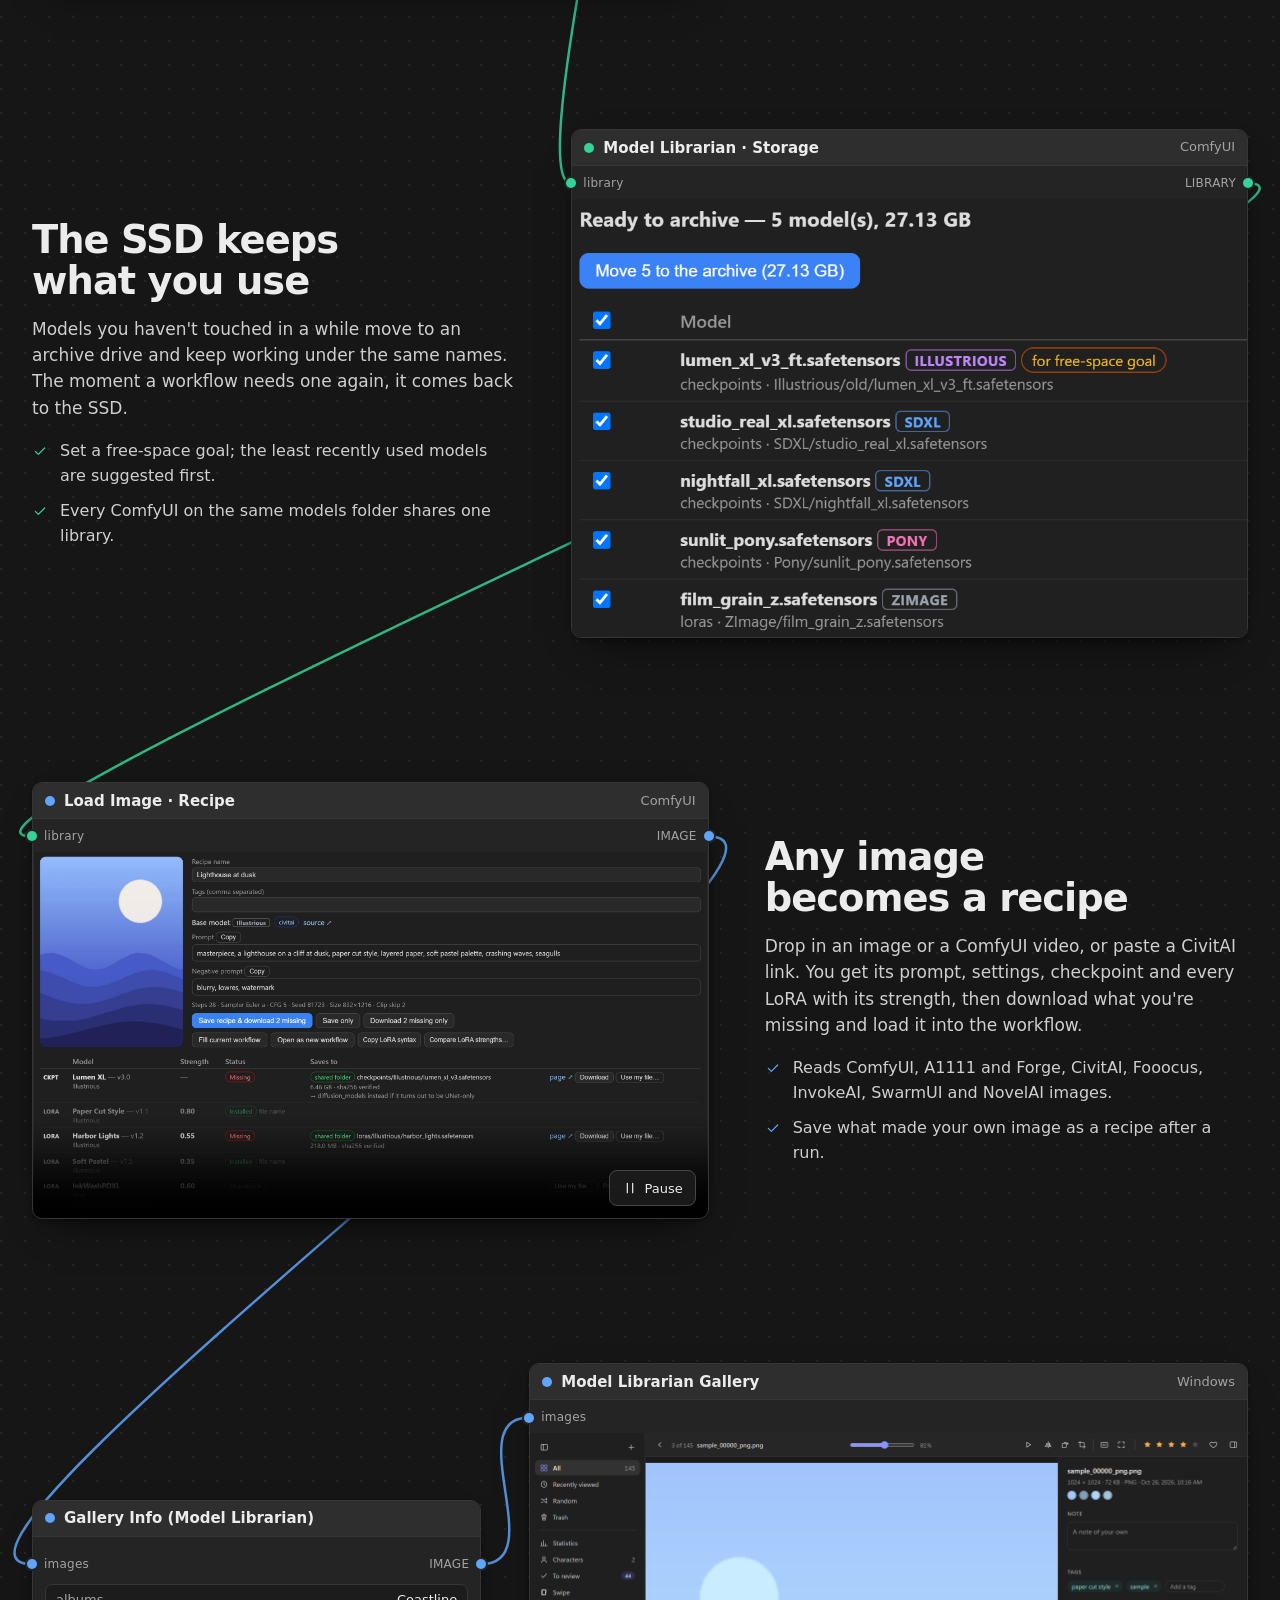
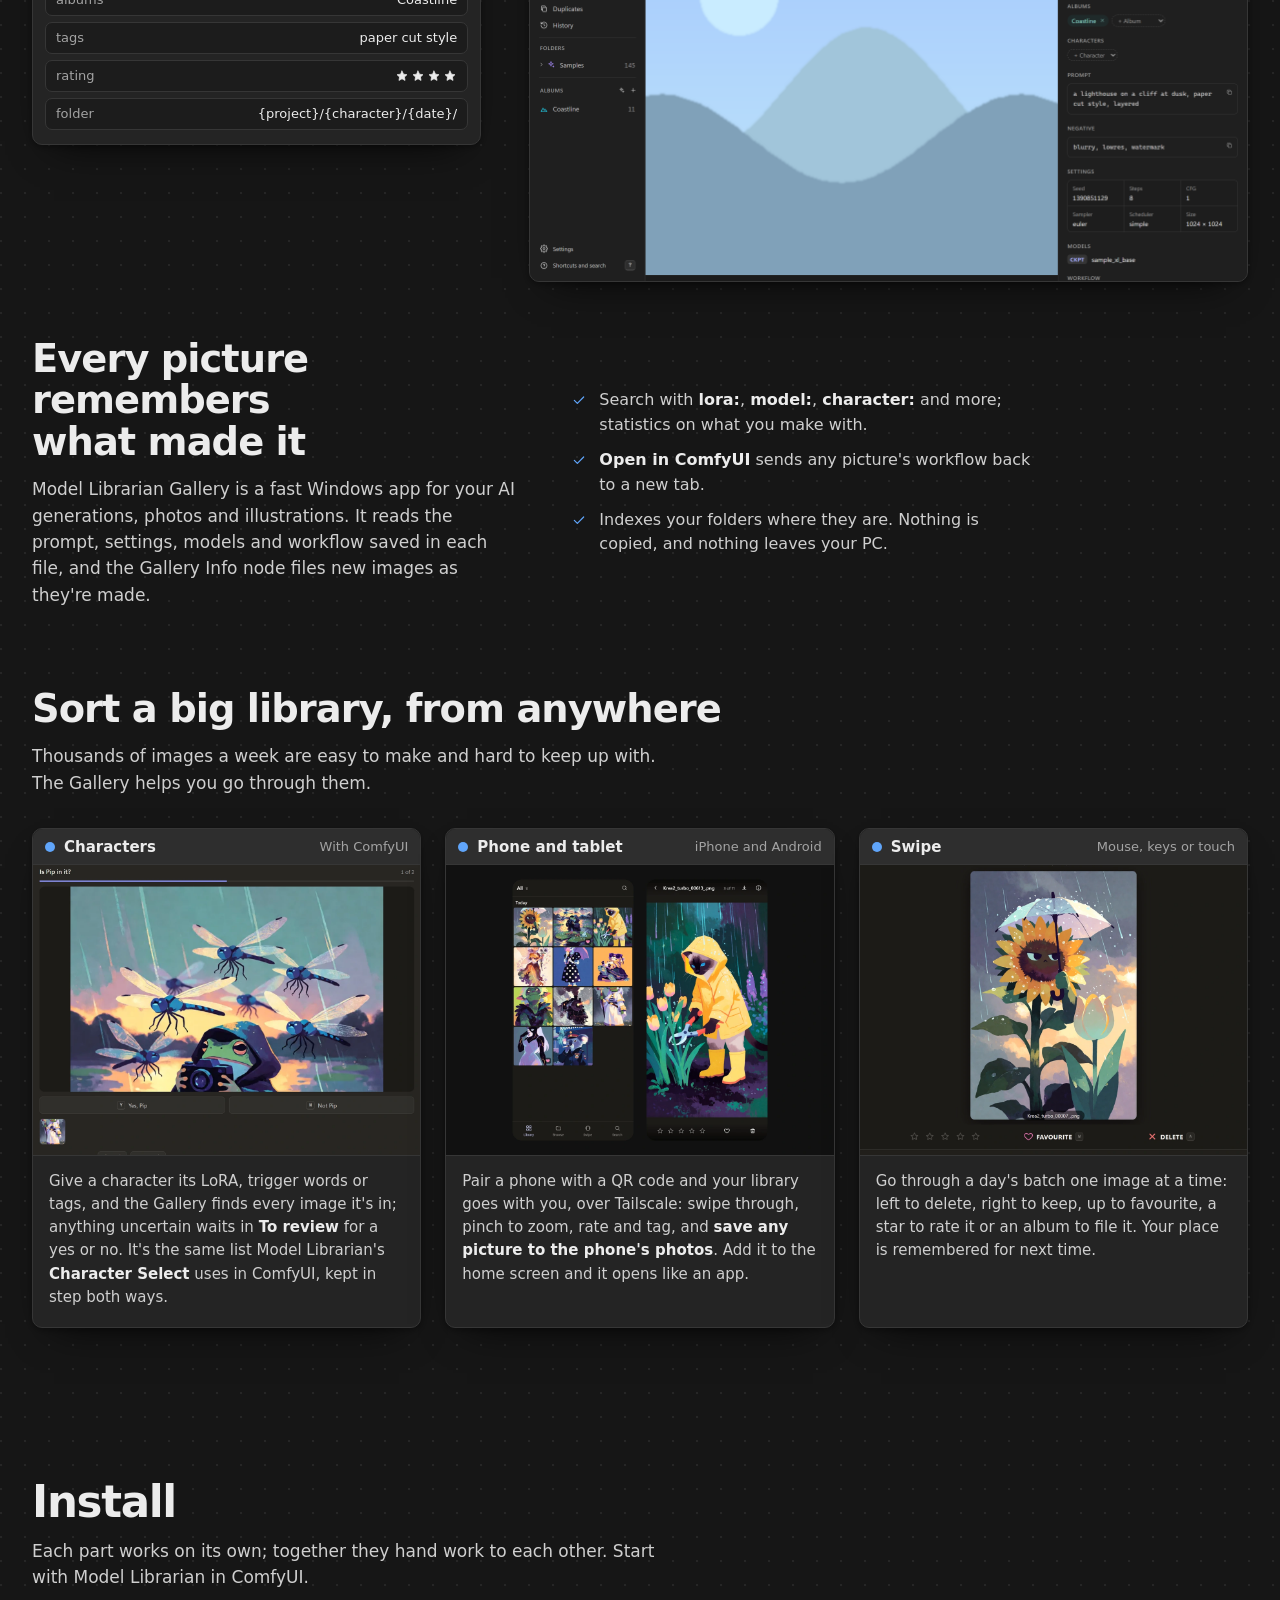
==== commit 518f83e0: "Site: the store has the newest extension build" ====
--- a/docs/index.html
+++ b/docs/index.html
@@ -319,7 +319,7 @@
             <li>In Edge, allow extensions from other stores first (Edge offers it on the page).</li>
             <li>Pin <b>Model Librarian</b> to the toolbar.</li>
           </ol>
-          <p class="needs">Needs Model Librarian 1.15 or newer. It updates by itself; the GitHub page has Load unpacked for the newest build.</p>
+          <p class="needs">Needs Model Librarian 1.15 or newer. It updates by itself.</p>
           <div class="links"><a class="btn small primary" href="https://chromewebstore.google.com/detail/model-librarian/dnopofnpaeindcbbgfhfjkbnjmmjjkcc">Chrome Web Store</a><a class="btn small" href="https://github.com/EY4O/Chrome-Model-Librarian">GitHub</a></div>
         </div>
       </section>
